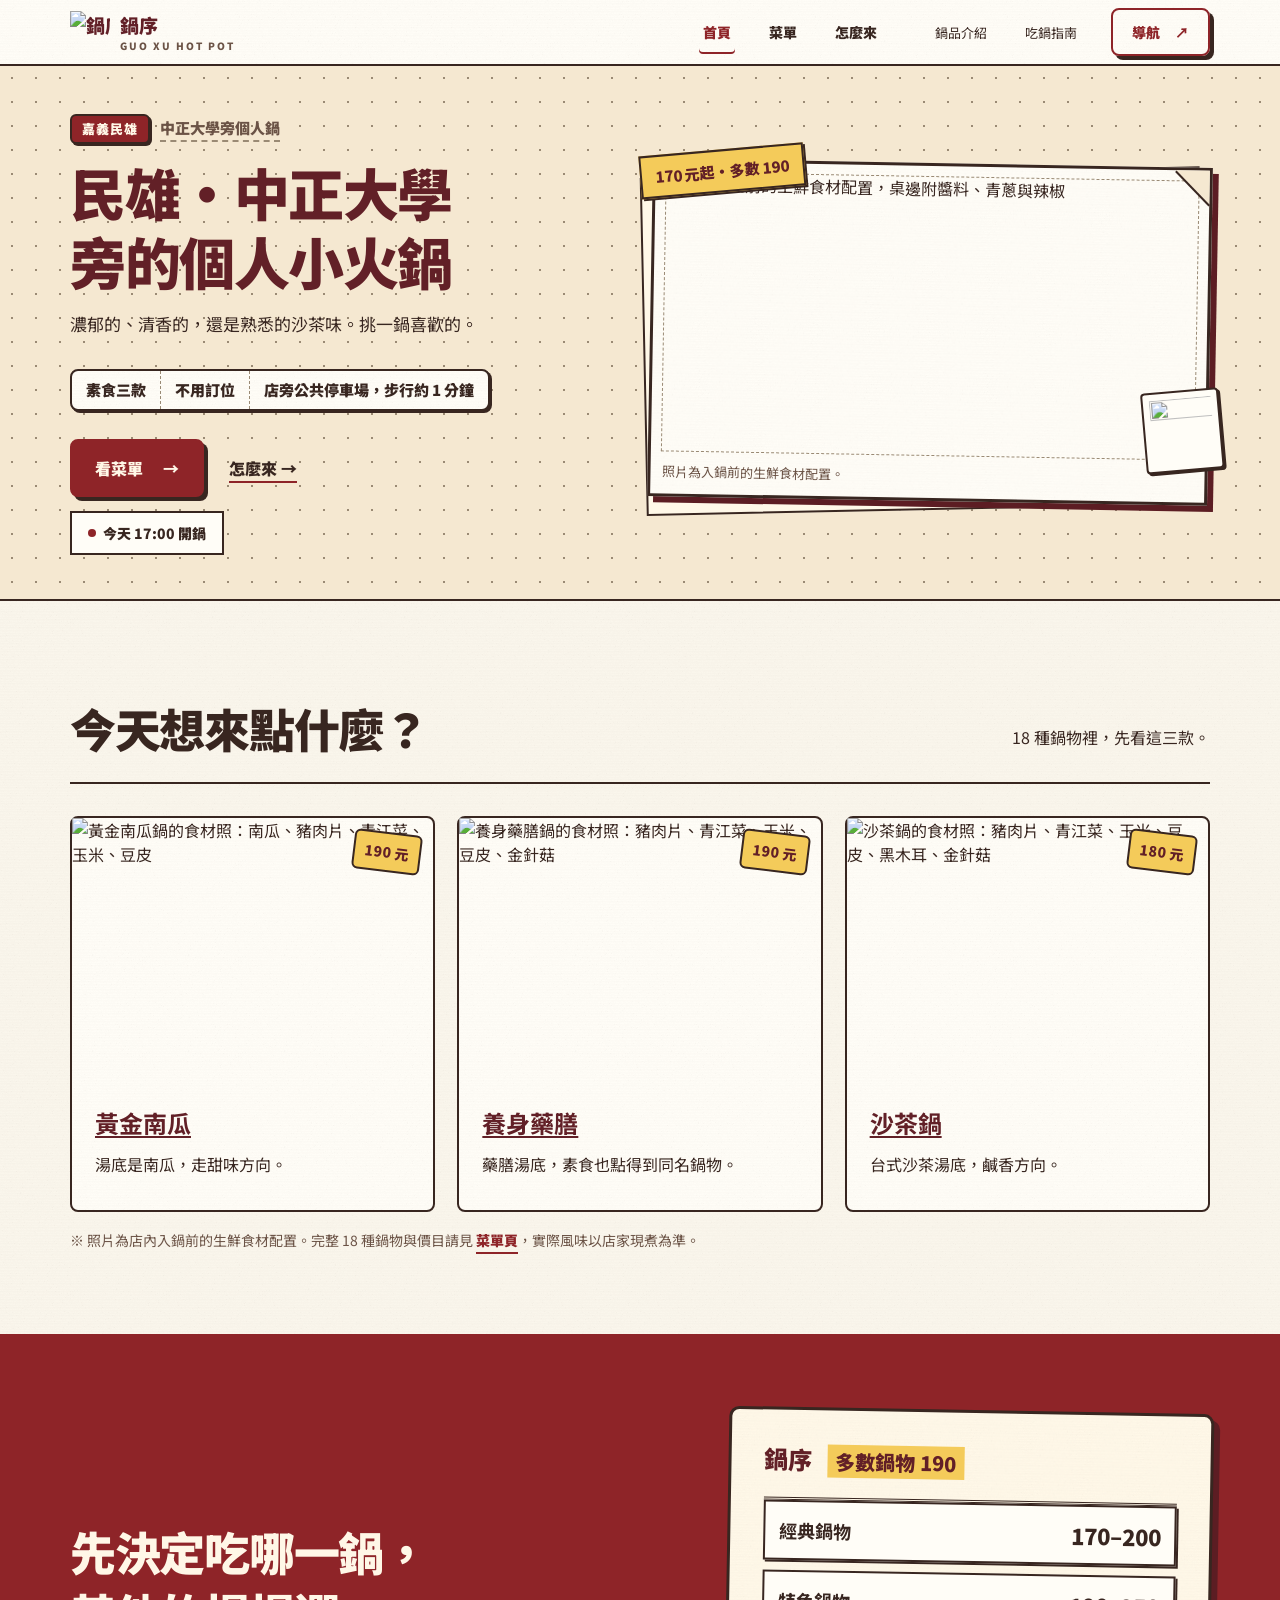
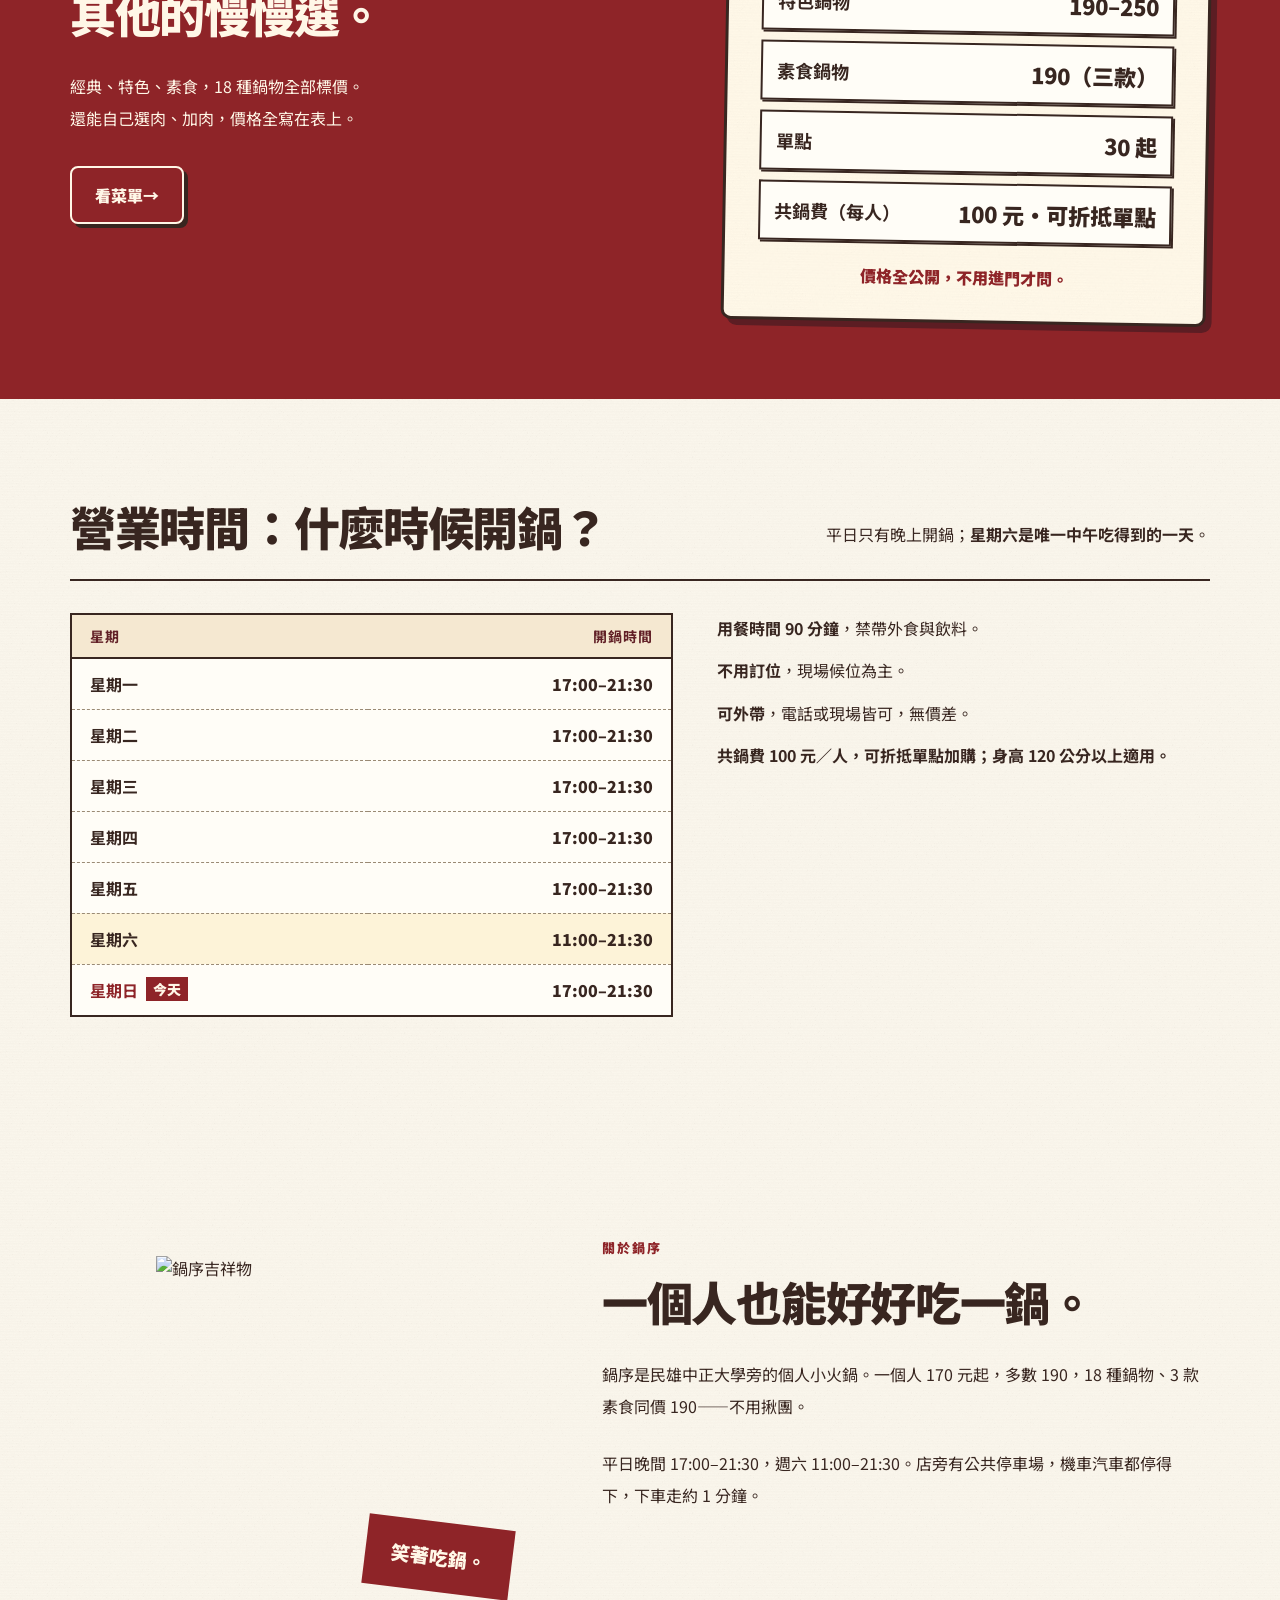
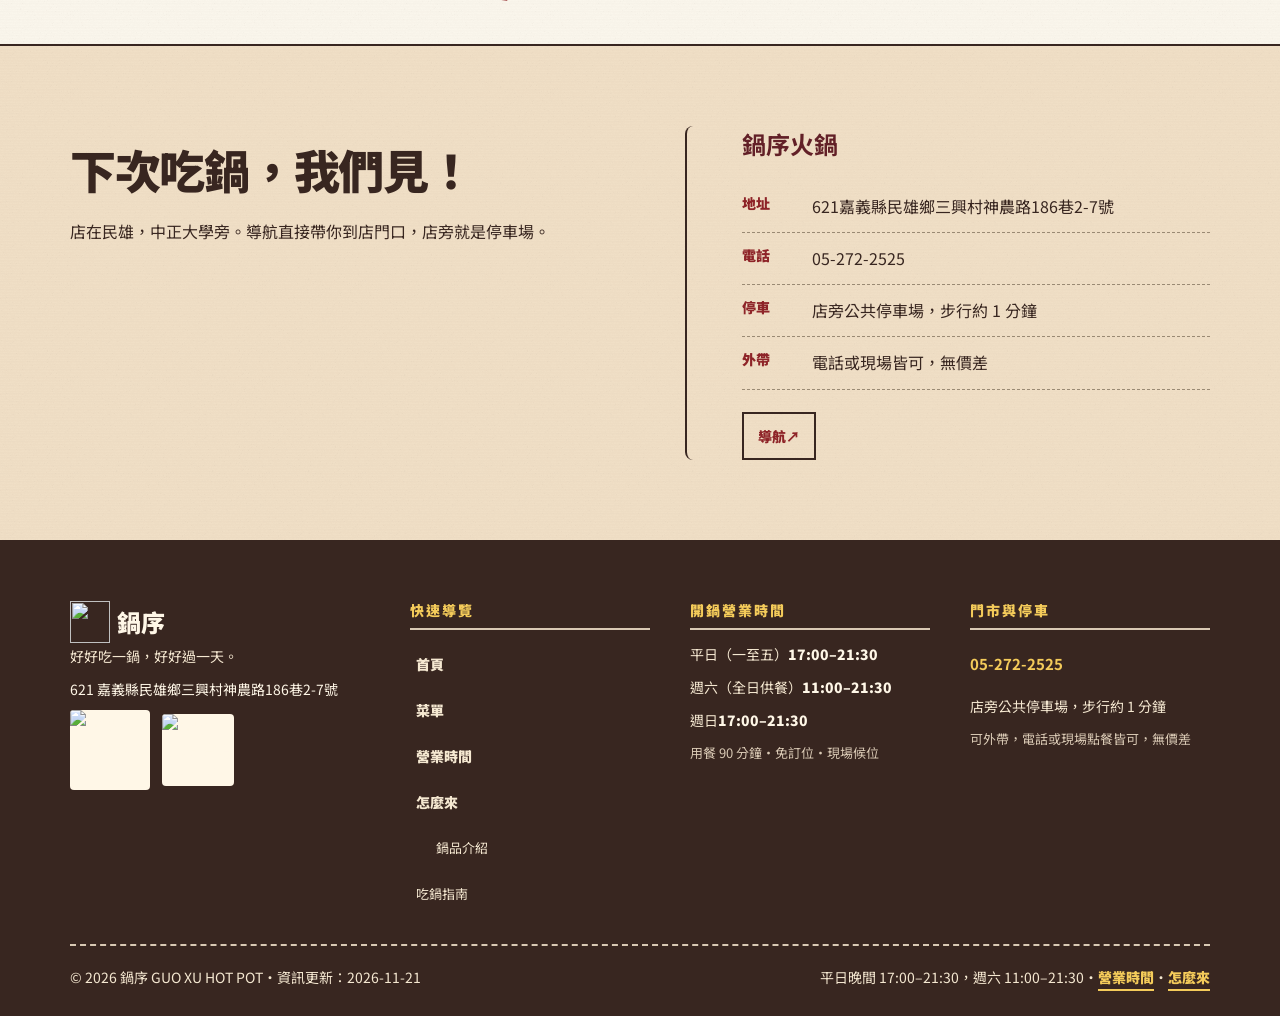
==== index.html @ 0c8fbb21 "style: 全站改為紙板新粗野主義視覺語言（_1 參考版） - .hero 改為淺黃砂底＋細密點紋（radial-gradient，24x24px） - 五頁頁尾改為深色四欄 footer--dee" ====
<!doctype html>
<html lang="zh-Hant">
<head>
<meta charset="utf-8">
<meta name="viewport" content="width=device-width,initial-scale=1">
<meta name="theme-color" content="#8e2428">
<script>document.documentElement.classList.add('js')</script>
<title>鍋序｜民雄中正大學旁的個人小火鍋，170 元起，多數 190</title>
<meta name="description" content="鍋序是民雄中正大學旁的個人小火鍋，170 元起、多數 190，18 種鍋物、3 款素食同價。店旁有公共停車場，步行約 1 分鐘。">
<link rel="canonical" href="https://2026xenia.github.io/guoxu-hotpot/">
<meta property="og:site_name" content="鍋序 GUO XU HOT POT">
<meta property="og:locale" content="zh_TW">
<meta property="og:type" content="website">
<meta property="og:url" content="https://2026xenia.github.io/guoxu-hotpot/">
<meta property="og:title" content="鍋序｜民雄中正大學旁的個人小火鍋，170 元起，多數 190">
<meta property="og:description" content="一個人 170 元起，多數 190，18 種鍋物、3 款素食同價。店旁就是停車場，下車走約 1 分鐘。">
<meta property="og:image" content="https://2026xenia.github.io/guoxu-hotpot/assets/og-image.jpg">
<meta property="og:image:width" content="1200">
<meta property="og:image:height" content="630">
<meta property="og:image:type" content="image/jpeg">
<meta property="og:image:alt" content="鍋序三鍋的生鮮食材配置照，附醬料、青蔥與辣椒">
<meta name="twitter:card" content="summary_large_image">
<link rel="icon" href="assets/favicon-32.png" sizes="32x32" type="image/png">
<link rel="apple-touch-icon" href="assets/favicon-180.png">
<link rel="preconnect" href="https://fonts.googleapis.com">
<link rel="preconnect" href="https://fonts.gstatic.com" crossorigin>
<link href="https://fonts.googleapis.com/css2?family=Noto+Sans+TC:wght@400;700;900&display=swap" rel="stylesheet">
<link rel="stylesheet" href="styles.css">
<script type="application/ld+json">
{
  "@context": "https://schema.org",
  "@type": "Restaurant",
  "name": "鍋序",
  "alternateName": "GUO XU HOT POT",
  "@id": "https://2026xenia.github.io/guoxu-hotpot/#restaurant",
  "description": "民雄中正大學旁的個人小火鍋，170 元起，多數 190，18 種鍋物、3 款素食。",
  "url": "https://2026xenia.github.io/guoxu-hotpot/",
  "image": { "@type": "ImageObject", "url": "https://2026xenia.github.io/guoxu-hotpot/assets/og-image.jpg", "width": 1200, "height": 630 },
  "logo": "https://2026xenia.github.io/guoxu-hotpot/assets/logo.png",
  "servesCuisine": "火鍋",
  "priceRange": "NT$170–250",
  "currenciesAccepted": "TWD",
  "address": {
    "@type": "PostalAddress",
    "streetAddress": "三興村神農路186巷2-7號",
    "addressLocality": "民雄鄉",
    "addressRegion": "嘉義縣",
    "postalCode": "621",
    "addressCountry": "TW"
  },
  "telephone": "+886-5-272-2525",
  "geo": {
    "@type": "GeoCoordinates",
    "latitude": 23.5572127,
    "longitude": 120.472024
  },
  "areaServed": { "@type": "Place", "name": "嘉義縣民雄鄉" },
  "hasMap": "https://www.google.com/maps?q=23.5572127,120.472024",
  "hasMenu": "https://2026xenia.github.io/guoxu-hotpot/menu.html",
  "menu": "https://2026xenia.github.io/guoxu-hotpot/menu.html",
  "sameAs": ["https://www.instagram.com/hot_pot_03_20/", "https://lin.ee/pNhpsoc"],
  "acceptsReservations": false,
  "dateModified": "2026-11-21",
  "openingHoursSpecification": [
    {
      "@type": "OpeningHoursSpecification",
      "dayOfWeek": ["Monday", "Tuesday", "Wednesday", "Thursday", "Friday", "Sunday"],
      "opens": "17:00",
      "closes": "21:30"
    },
    {
      "@type": "OpeningHoursSpecification",
      "dayOfWeek": "Saturday",
      "opens": "11:00",
      "closes": "21:30"
    }
  ]
}
</script>
<script type="application/ld+json">
{
  "@context": "https://schema.org",
  "@type": "WebSite",
  "name": "鍋序 GUO XU HOT POT",
  "alternateName": "鍋序",
  "url": "https://2026xenia.github.io/guoxu-hotpot/"
}
</script>
</head>
<body>
<a class="skip" href="#main">跳至主要內容</a>

<header class="header"><div class="container navwrap">
<a href="./" class="logo" aria-label="鍋序首頁"><img src="assets/mascot-hero-74.png" srcset="assets/mascot-hero-74.png 74w, assets/mascot-hero-148.png 148w" sizes="(max-width:680px) 44px, 40px" width="40" height="42" alt="鍋序笑臉鍋吉祥物"><span>鍋序<small>GUO XU HOT POT</small></span></a>
<nav id="nav" aria-label="網站選單">
<a href="./" aria-current="page">首頁</a>
<a href="menu.html">菜單</a>
<a href="visit.html">怎麼來</a>
<a href="pot.html" class="nav-sub">鍋品介紹</a>
<a href="guide.html" class="nav-sub">吃鍋指南</a>
</nav>
<a class="header-cta" href="https://www.google.com/maps/dir/?api=1&amp;destination=23.5572127,120.472024" target="_blank" rel="noopener">導航 <span aria-hidden="true">↗</span><span class="sr-only">（另開新視窗）</span></a>
<button class="hamburger" id="toggle" type="button" aria-label="展開選單" aria-expanded="false" aria-controls="nav"><span aria-hidden="true">☰</span></button>
</div></header>

<main id="main" tabindex="-1">

<!-- 臨時公告（預設隱藏）：只有改時間或臨時公休時才加下面一列，平常整段不放。
  <aside class="notice-bar" role="status">
    <svg class="notice-bar__icon" viewBox="0 0 20 20" fill="none" aria-hidden="true" focusable="false"><path d="M10 3.2 17.6 16.4H2.4z" stroke="currentColor" stroke-width="1.6" stroke-linejoin="round"/><path d="M10 8v3.6M10 13.9h.01" stroke="currentColor" stroke-width="1.8" stroke-linecap="round"/></svg>
    <p><strong>臨時公休公告。</strong>（改成實際公告文字，換行也不會對不齊圖示。）</p>
  </aside>
-->

<section class="hero">
  <div class="container hero-content">
    <div class="hero-left">
      <p class="hero-tag-lead"><span class="hero-subbadge">嘉義民雄</span><span class="hero-subtext">中正大學旁個人鍋</span></p>
      <h1>民雄・中正大學旁的個人小火鍋</h1>
      <p>濃郁的、清香的，還是熟悉的沙茶味。挑一鍋喜歡的。</p>
      <ul class="hero-facts">
        <li>素食三款</li>
        <li>不用訂位</li>
        <li>店旁公共停車場，步行約 1 分鐘</li>
      </ul>
      <div class="hero-links">
        <a class="main-btn" href="menu.html">看菜單 <span aria-hidden="true">→</span></a>
        <a class="text-link" href="visit.html">怎麼來 →</a>
      </div>
      <a class="open-now open-now--head open-now--hero" href="#hours"><span class="dot" aria-hidden="true"></span><span class="open-now-text" role="status" aria-atomic="true">平日晚間 17:00–21:30，週六 11:00–21:30</span><span class="sr-only">，看完整營業時間</span></a>
    </div>
    <div class="hero-media">
    <figure class="hero-photo">
      <picture>
        <img src="assets/og-image.jpg" width="1200" height="630" alt="三鍋入鍋前的生鮮食材配置，桌邊附醬料、青蔥與辣椒" fetchpriority="high" decoding="async">
      </picture>
      <span class="hero-photo__price">170 元起・多數 190</span>
      <img class="hero-photo__mascot" src="assets/mascot-hero-148.png" srcset="assets/mascot-hero-74.png 74w, assets/mascot-hero-148.png 148w" sizes="78px" width="74" height="77" alt="" loading="lazy" decoding="async">
      <figcaption>照片為入鍋前的生鮮食材配置。</figcaption>
    </figure>
    </div>
  </div>
</section>

<section id="pots" class="section pots">
  <div class="container">
    <div class="section-top">
      <div><h2>今天想來點什麼？</h2></div>
      <p>18 種鍋物裡，先看這三款。</p>
    </div>
    <div class="pot-grid">
      <article class="pot-item">
        <div class="pot-picture pot-picture--photo"><picture><source srcset="assets/pot-golden-pumpkin-800.webp 800w, assets/pot-golden-pumpkin-400.webp 400w" type="image/webp" sizes="(max-width:680px) calc(100vw - 44px), 360px"><img src="assets/pot-golden-pumpkin-800.jpg" srcset="assets/pot-golden-pumpkin-800.jpg 800w, assets/pot-golden-pumpkin-400.jpg 400w" alt="黃金南瓜鍋的食材照：南瓜、豬肉片、青江菜、玉米、豆皮" width="800" height="585" loading="lazy" sizes="(max-width:680px) calc(100vw - 44px), 360px" decoding="async"></picture><span class="circle-label">190 元</span></div>
        <div class="pot-text"><h3><a href="pot.html#pot-golden-pumpkin">黃金南瓜</a></h3><p>湯底是南瓜，走甜味方向。</p></div>
      </article>
      <article class="pot-item">
        <div class="pot-picture pot-picture--photo"><picture><source srcset="assets/pot-herbal-health-800.webp 800w, assets/pot-herbal-health-400.webp 400w" type="image/webp" sizes="(max-width:680px) calc(100vw - 44px), 360px"><img src="assets/pot-herbal-health-800.jpg" srcset="assets/pot-herbal-health-800.jpg 800w, assets/pot-herbal-health-400.jpg 400w" alt="養身藥膳鍋的食材照：豬肉片、青江菜、玉米、豆皮、金針菇" width="800" height="585" loading="lazy" sizes="(max-width:680px) calc(100vw - 44px), 360px" decoding="async"></picture><span class="circle-label">190 元</span></div>
        <div class="pot-text"><h3><a href="pot.html#pot-herbal-health">養身藥膳</a></h3><p>藥膳湯底，素食也點得到同名鍋物。</p></div>
      </article>
      <article class="pot-item">
        <div class="pot-picture pot-picture--photo"><picture><source srcset="assets/pot-satay-800.webp 800w, assets/pot-satay-400.webp 400w" type="image/webp" sizes="(max-width:680px) calc(100vw - 44px), 360px"><img src="assets/pot-satay-800.jpg" srcset="assets/pot-satay-800.jpg 800w, assets/pot-satay-400.jpg 400w" alt="沙茶鍋的食材照：豬肉片、青江菜、玉米、豆皮、黑木耳、金針菇" width="800" height="585" loading="lazy" sizes="(max-width:680px) calc(100vw - 44px), 360px" decoding="async"></picture><span class="circle-label">180 元</span></div>
        <div class="pot-text"><h3><a href="pot.html#pot-satay">沙茶鍋</a></h3><p>台式沙茶湯底，鹹香方向。</p></div>
      </article>
    </div>
    <p class="photo-note">※ 照片為店內入鍋前的生鮮食材配置。完整 18 種鍋物與價目請見 <a class="ink-link" href="menu.html">菜單頁</a>，實際風味以店家現煮為準。</p>
  </div>
</section>

<section id="menu" class="menu-section">
  <div class="container menu-layout">
    <div class="menu-heading">
      <h2>先決定吃哪一鍋，其他的慢慢選。</h2>
      <p>經典、特色、素食，18 種鍋物全部標價。<br>還能自己選肉、加肉，價格全寫在表上。</p>
      <a class="outline-btn" href="menu.html">看菜單 <span aria-hidden="true">→</span></a>
    </div>
    <div class="menu-board">
      <div class="board-title"><b>鍋序</b><span>多數鍋物 190</span></div>
      <a class="board-row" href="menu.html#classic"><span>經典鍋物</span><span>170–200</span></a>
      <a class="board-row" href="menu.html#featured"><span>特色鍋物</span><span>190–250</span></a>
      <a class="board-row" href="menu.html#veg"><span>素食鍋物</span><span>190（三款）</span></a>
      <a class="board-row" href="menu.html#sides"><span>單點</span><span>30 起</span></a>
      <a class="board-row" href="menu.html#sides"><span>共鍋費（每人）</span><span>100 元・可折抵單點</span></a>
      <div class="board-foot">價格全公開，不用進門才問。</div>
    </div>
  </div>
</section>

<section id="hours" class="section hours-section">
  <div class="container">
    <div class="section-top">
      <div><h2>營業時間：什麼時候開鍋？</h2></div>
      <p>平日只有晚上開鍋；<strong>星期六是唯一中午吃得到的一天</strong>。</p>
    </div>
    <div class="hours-wrap">
      <table class="hours-table">
        <caption class="sr-only">鍋序營業時間</caption>
        <thead><tr><th scope="col">星期</th><th scope="col">開鍋時間</th></tr></thead>
        <tbody>
          <tr data-day="1"><th scope="row">星期一</th><td>17:00–21:30</td></tr>
          <tr data-day="2"><th scope="row">星期二</th><td>17:00–21:30</td></tr>
          <tr data-day="3"><th scope="row">星期三</th><td>17:00–21:30</td></tr>
          <tr data-day="4"><th scope="row">星期四</th><td>17:00–21:30</td></tr>
          <tr data-day="5"><th scope="row">星期五</th><td>17:00–21:30</td></tr>
          <tr data-day="6" class="is-sat"><th scope="row">星期六</th><td>11:00–21:30</td></tr>
          <tr data-day="0"><th scope="row">星期日</th><td>17:00–21:30</td></tr>
        </tbody>
      </table>
      <div class="hours-note">
        <p><strong>用餐時間 90 分鐘</strong>，禁帶外食與飲料。</p>
        <p><strong>不用訂位</strong>，現場候位為主。</p>
        <p><strong>可外帶</strong>，電話或現場皆可，無價差。</p>
        <p><strong>共鍋費 100 元／人，可折抵單點加購；身高 120 公分以上適用。</strong></p>
      </div>
    </div>
  </div>
</section>

<section id="about" class="section about">
  <div class="container about-layout">
    <div class="about-image">
      <picture>
        <source srcset="assets/mascot-transparent.webp" type="image/webp">
        <img src="assets/mascot-transparent.png" width="377" height="391" alt="鍋序吉祥物" loading="lazy" decoding="async">
      </picture>
      <div class="handwriting">笑著吃鍋。</div>
    </div>
    <div class="about-copy">
      <span class="small-label">關於鍋序</span>
      <h2>一個人也能好好吃一鍋。</h2>
      <p>鍋序是民雄中正大學旁的個人小火鍋。一個人 170 元起，多數 190，18 種鍋物、3 款素食同價 190——不用揪團。</p>
      <p>平日晚間 17:00–21:30，週六 11:00–21:30。店旁有公共停車場，機車汽車都停得下，下車走約 1 分鐘。</p>
    </div>
  </div>
</section>

<section id="contact" class="contact">
  <div class="container contact-layout">
    <div>
      <h2>下次吃鍋，我們見！</h2>
      <p>店在民雄，中正大學旁。導航直接帶你到店門口，店旁就是停車場。</p>
    </div>
    <div class="contact-right">
      <h3>鍋序火鍋</h3>
      <dl class="info-rows">
        <div><dt>地址</dt><dd>621嘉義縣民雄鄉三興村神農路186巷2-7號</dd></div>
        <div><dt>電話</dt><dd>05-272-2525</dd></div>
        <div><dt>停車</dt><dd>店旁公共停車場，步行約 1 分鐘</dd></div>
        <div><dt>外帶</dt><dd>電話或現場皆可，無價差</dd></div>
      </dl>
      <div class="contact-chips">
        <a href="https://www.google.com/maps?q=23.5572127,120.472024" target="_blank" rel="noopener">導航 <span aria-hidden="true">↗</span><span class="sr-only">（另開新視窗）</span></a>
      </div>
    </div>
  </div>
</section>

</main>

<footer class="footer--deep"><div class="container">
  <div class="footer-grid">
    <div class="footer-col footer-brand">
      <a href="./" class="footer-logo"><img src="assets/mascot-hero-74.png" srcset="assets/mascot-hero-74.png 74w, assets/mascot-hero-148.png 148w" sizes="40px" width="40" height="42" alt="" loading="lazy">鍋序</a>
      <p class="footer-tagline">好好吃一鍋，好好過一天。</p>
      <p class="footer-address">621 嘉義縣民雄鄉三興村神農路186巷2-7號</p>
      <span class="footer-social"><a class="ig-qr" href="https://www.instagram.com/hot_pot_03_20/" target="_blank" rel="noopener" aria-label="掃描或點擊前往鍋序火鍋 Instagram（@hot_pot_03_20，另開新視窗）"><img src="assets/ig-qr.png" alt="鍋序火鍋 Instagram QR code（@hot_pot_03_20）" width="400" height="400" loading="lazy" decoding="async"></a><a class="ig-qr line-qr" href="https://lin.ee/pNhpsoc" target="_blank" rel="noopener" aria-label="掃描或點擊加入鍋序 LINE 好友（另開新視窗）"><img src="assets/line-qr.png" alt="鍋序 LINE 官方 QR code" width="360" height="360" loading="lazy" decoding="async"></a></span>
    </div>
    <nav class="footer-col" aria-label="頁尾導覽">
      <h2 class="footer-heading">快速導覽</h2>
      <div class="footer-nav"><a href="./">首頁</a><a href="menu.html">菜單</a><a href="index.html#hours">營業時間</a><a href="visit.html">怎麼來</a><a href="pot.html" class="nav-sub">鍋品介紹</a><a href="guide.html" class="nav-sub">吃鍋指南</a></div>
    </nav>
    <div class="footer-col">
      <h2 class="footer-heading">開鍋營業時間</h2>
      <p>平日（一至五）<strong>17:00–21:30</strong></p>
      <p>週六（全日供餐）<strong>11:00–21:30</strong></p>
      <p>週日<strong>17:00–21:30</strong></p>
      <p class="footer-muted">用餐 90 分鐘・免訂位・現場候位</p>
    </div>
    <div class="footer-col">
      <h2 class="footer-heading">門市與停車</h2>
      <p class="footer-phone">05-272-2525</p>
      <p>店旁公共停車場，步行約 1 分鐘</p>
      <p class="footer-muted">可外帶，電話或現場點餐皆可，無價差</p>
    </div>
  </div>
  <div class="footer-bottom">
    <p class="footer-note">© 2026 鍋序 GUO XU HOT POT・資訊更新：2026-11-21</p>
    <p class="footer-note">平日晚間 17:00–21:30，週六 11:00–21:30・<a class="ink-link" href="index.html#hours">營業時間</a>・<a class="ink-link" href="visit.html">怎麼來</a></p>
  </div>
</div></footer>

<script src="script.js"></script>

</body>
</html>
---- styles.css ----
:root{--red:#8e2428;--deep:#622027;--ink:#382620;--cream:#faf6ec;--line:#d9c9b4;--yellow:#f4cb5a;--paper:#fffdf7;--sand:#f5e8d1;--highlight:#fdf3d8;--board:#fff8e8;--contact:#f0dfc6;--dash:#9a8a74;--note:#6b5346;--green:#3f7f52;--dot-idle:#6b5346;--on-red:#fff7e7;--brown-deep:#5c1d23;--arc:#eed2b0;--map-canvas:#2f2019;--map-canvas-dot:#3b2a21;--map-wood:#8a5a3a;--map-wood-hi:#9c6a45;--map-wood-lo:#7a4e32;--map-outline:#3b2418;--map-screw:#d7b46a;--map-brass:#c9a25a;--map-brass-hi:#f0d58f;--map-brass-lo:#b0832f;--map-paper:#e9dcc0;--map-sign:#2e5d8a;--map-tag:#fbf2dc;--map-tag-ink:#3a2410;--map-tag-edge:#e6c27a;--map-pin:#e8562f;--map-pin-hi:#ff8a5c;--map-pin-lo:#b83a22;--map-pin-edge:#4a1a1f;--map-pin-face:#fff3d6;--map-pin-shadow:#2b1d1a;--map-ring:#ffd36b;--map-arrow:#d9453a;--map-white:#fff;--map-plaque-ink:#f6ecd4;--map-plaque-sub:#e6d6ba}*{box-sizing:border-box}html{scroll-behavior:smooth}body{margin:0;background:var(--cream);color:var(--ink);font-family:'Noto Sans TC',sans-serif}a{color:inherit;text-decoration:none}button{font:inherit}img{max-width:100%;display:block}.container{width:min(1140px,calc(100% - 44px));margin:auto}.header{height:94px;background:var(--paper);border-bottom:2px solid var(--ink);position:sticky;top:0;z-index:20}.navwrap{height:100%;display:flex;align-items:center;gap:35px}.logo{display:flex;align-items:center;gap:8px;white-space:nowrap;font-size:30px;font-weight:900;color:var(--deep)}.logo img{height:74px;width:74px;object-fit:contain}.logo small{display:block;letter-spacing:1.5px;font-size:14px;color:var(--ink)}.header nav{display:flex;gap:26px;margin-left:auto}.header nav a{font-size:14px;font-weight:700;display:inline-flex;align-items:center;min-height:44px}.header nav a:hover{color:var(--red)}.header-cta{border:2px solid var(--red);color:var(--red);font-size:14px;font-weight:900;padding:12px 19px;border-radius:4px;white-space:nowrap}.header-cta span{margin-left:12px}.hamburger{width:44px;height:44px;display:none;align-items:center;justify-content:center;border:0;background:none;font-size:27px;color:var(--red)}.hero{overflow:hidden;background:var(--sand)}.hero-content{display:grid;grid-template-columns:1fr .9fr;min-height:470px}.hero-left{display:flex;flex-direction:column;justify-content:center;padding:40px 0 32px}
.hero h1{font-size:clamp(32px,4.8vw,56px);line-height:1.22;letter-spacing:-1.5px;margin:0 0 22px;color:var(--deep);font-weight:900}.hero h1 em{font-style:normal}.hero p{font-size:17px;line-height:2;margin:0}.hero-links{display:flex;align-items:center;gap:25px;margin-top:26px}.main-btn{background:var(--red);color:var(--on-red);padding:15px 23px;font-weight:900;border:2px solid var(--red);border-radius:4px;display:inline-flex;align-items:center;min-height:44px}.main-btn span{margin-left:20px}.text-link{font-weight:900;display:inline-flex;align-items:center;min-height:44px;text-decoration:underline;text-decoration-thickness:2px;text-underline-offset:6px;text-decoration-color:var(--red)}/* 內文靠左、裝飾置中：主內文一律靠左可讀；hero 吉祥物屬裝飾視覺，僅此置中，不改版面 */
.hero-right{position:relative;display:flex;align-items:center;justify-content:center}.hero-right .mascot{position:relative}.section{padding:102px 0}.small-label{color:var(--red);font-size:13px;font-weight:900;letter-spacing:2px;line-height:1.4}.section-top{display:flex;justify-content:space-between;align-items:end;border-bottom:2px solid var(--ink);margin-bottom:32px;padding-bottom:22px;gap:20px}.section-top h2,.about h2,.menu-section h2,.contact h2{font-size:clamp(30px,3.6vw,48px);font-weight:900;letter-spacing:-1.3px;line-height:1.35;margin:12px 0 0}.section-top p{font-size:16px;line-height:1.8;margin:0 0 8px}.pot-grid{display:grid;grid-template-columns:repeat(3,1fr);gap:22px}.pot-item{border:2px solid var(--ink);background:var(--paper);position:relative}.pot-picture{height:245px;position:relative;display:flex;align-items:center;justify-content:center;overflow:hidden}.circle-label{position:absolute;z-index:2;right:12px;top:14px;background:var(--paper);border:2px solid var(--ink);padding:8px 10px;font-size:14px;font-weight:900;transform:rotate(7deg)}.pot-text{padding:24px 23px 30px;min-height:195px}.pot-text h3{margin:0 0 10px;font-size:24px;line-height:1.4;color:var(--deep)}.pot-text p{margin:0;line-height:1.9;font-size:16px}.photo-note{margin:18px 0 0}.menu-section{background:var(--red);color:var(--on-red);padding:92px 0}.menu-section .small-label{color:var(--yellow)}.menu-layout{display:grid;grid-template-columns:1fr .86fr;gap:90px;align-items:center}.menu-heading p{font-size:16px;line-height:2;margin:26px 0 32px}.outline-btn{border:2px solid currentColor;padding:15px 23px;display:inline-flex;align-items:center;min-height:44px;font-weight:900}.menu-board{background:var(--board);color:var(--ink);border:3px solid var(--ink);padding:31px 33px;box-shadow:6px 6px 0 var(--brown-deep);transform:rotate(1deg)}.board-title{display:flex;align-items:baseline;gap:15px;border-bottom:3px double var(--ink);padding-bottom:20px;color:var(--deep)}.board-title b{font-size:39px;font-weight:900}.board-title span{font-size:17px;font-weight:900}.board-row{display:flex;justify-content:space-between;gap:20px;align-items:center;border-bottom:1px dashed var(--dash);padding:18px 0}.board-row span:first-child{font-size:22px;font-weight:900}.board-row span:last-child{font-size:14px}/* 內文靠左、裝飾置中：board-foot 是價目牌底部收尾字屬裝飾，置中保留；表內價目列照舊靠左 */
.board-foot{text-align:center;color:var(--red);font-weight:900;margin-top:22px}.about-layout{display:grid;grid-template-columns:.8fr 1.1fr;gap:90px;align-items:center}.about-image{background:transparent;border:0;min-height:375px;display:grid;place-items:center;position:relative}.about-image img{width:270px;height:auto}.handwriting{position:absolute;right:0;bottom:-32px;background:var(--red);color:var(--on-red);padding:20px 26px;font-size:19px;font-weight:900;line-height:1.6;transform:rotate(7deg);max-width:calc(100% - 12px);white-space:normal}.about-copy p{max-width:600px;font-size:16px;line-height:2;margin:25px 0 0}.contact{background:var(--contact);padding:80px 0;border-top:2px solid var(--ink);border-bottom:2px solid var(--ink)}.contact-layout{display:grid;grid-template-columns:1fr 1fr;gap:90px}.contact p{line-height:1.95}.contact-right{border-left:2px solid var(--ink);padding-left:55px}.contact-right h3{font-size:24px;color:var(--deep);margin:0}.contact-chips{display:flex;flex-wrap:wrap;gap:8px;margin-top:22px}.contact-chips>span{padding:12px 14px;border:2px solid var(--ink);font-size:14px;font-weight:900;color:var(--red)}.contact-right small{display:block;margin-top:16px;color:var(--note);font-size:14px}footer{background:var(--paper);padding:23px 0}.footer-inner{display:flex;justify-content:space-between;align-items:center;font-size:14px;gap:16px}.footer-logo{display:flex;align-items:center;font-size:19px;font-weight:900;color:var(--deep);gap:7px}.footer-logo img{width:43px;height:43px;object-fit:contain}

/* V3: character integrated into hero, not a pasted square photograph. */
.hero-right{isolation:isolate}
.hero-arc{position:absolute;inset:9% -8% 10% 4%;border-radius:52% 48% 46% 54%;background:var(--arc);transform:rotate(-9deg);z-index:-2}
/* 2026-11-18 登記：此為死規則，全站 HTML 已無 .hero-right 元素；.hero-right .mascot 為全檔唯一 drop-shadow，僅存史錄，勿引用、勿以此為例 */
.hero-right .mascot{width:min(430px,89%);height:auto;filter:drop-shadow(10px 12px 0 color-mix(in srgb,var(--deep) 14%,transparent));transform:rotate(-4deg);object-fit:contain}

/* ============================================================
   2026-11-03 追加：SEO 層（三頁、價目、營業時間）
   沿用既有 --red / --deep / --ink / --cream 與紙感邊框
   ============================================================ */

.sr-only{position:absolute;width:1px;height:1px;padding:0;margin:-1px;overflow:hidden;clip:rect(0,0,0,0);white-space:nowrap;border:0}
.skip{position:absolute;left:0;top:-60px;z-index:99;background:var(--deep);color:var(--on-red);padding:12px 18px;font-weight:900;transition:top .15s}
.skip:focus{top:0}
.skip:focus-visible{outline-color:var(--on-red);outline-offset:-5px}

.ink-link{color:var(--red);font-weight:900;border-bottom:2px solid var(--red)}

/* 首屏：事實貼紙（門口價目牌；價格用芥末黃，其餘紙白） */
.hero-facts{list-style:none;display:flex;flex-wrap:wrap;gap:9px;margin:22px 0 0;padding:0}
.hero-facts li{background:var(--paper);border:2px solid var(--ink);box-shadow:2px 2px 0 var(--ink);border-radius:4px;padding:7px 12px;font-size:16px;line-height:1.5;font-weight:900;color:var(--ink)}
.hero-facts li.hero-price{background:var(--yellow);color:var(--deep);font-weight:900;font-size:16px;font-variant-numeric:tabular-nums;transform:rotate(-1deg)}

/* 價目牌：可點的列 */
a.board-row{transition:background .15s}
a.board-row:hover,a.board-row:focus-visible{background:var(--highlight)}

/* 營業狀態 */
.open-now{display:inline-flex;align-items:center;gap:9px;border:2px solid var(--ink);background:var(--paper);padding:9px 16px;margin:0 0 22px;font-size:14px;font-weight:900}
.dot{width:10px;height:10px;border-radius:50%;background:var(--dot-idle);display:inline-block;flex:0 0 auto}
.open-now.is-open .dot{background:var(--green)}
/* 首屏不重複營業時間：動態狀態只在 header .open-now--head，完整逐日表在下方 */
::selection{background:var(--yellow);color:var(--deep)}

/* 營業時間表 */
.hours-wrap{display:grid;grid-template-columns:1.1fr .9fr;gap:44px;align-items:start}
.hours-table{width:100%;border-collapse:collapse;border:2px solid var(--ink);background:var(--paper)}
.hours-table thead th{background:var(--sand);color:var(--deep);font-size:14px;letter-spacing:1px;text-align:left;padding:11px 18px;border-bottom:2px solid var(--ink)}
.hours-table tbody th,.hours-table tbody td{padding:13px 18px;border-bottom:1px dashed var(--dash);font-size:16px}
.hours-table tbody tr:last-child th,.hours-table tbody tr:last-child td{border-bottom:0}
.hours-table tbody th{text-align:left;font-weight:700;white-space:nowrap}
.hours-table thead th:last-child{text-align:right}
.hours-table tbody td{text-align:right;font-weight:900;font-variant-numeric:tabular-nums;white-space:nowrap}
.hours-table tr.is-sat{background:var(--highlight)}
.hours-table tr.is-today th{color:var(--red)}
.hours-table tr.is-today .today-chip{margin-left:8px;padding:2px 7px;background:var(--red);color:var(--on-red);font-size:14px;font-weight:900;vertical-align:2px}
.hours-note p,.hours-note li{font-size:16px;line-height:1.9;margin:0 0 12px}
ul.hours-note{padding-left:1.2em}
#rules li strong{font-weight:900}
.hours-note p:last-child{margin-bottom:0}

/* 內頁標題（未包在 .section-top 裡的 h2 與 404 的 h1） */
.hours-wrap h2,.section h1{font-size:clamp(30px,3.6vw,48px);font-weight:900;letter-spacing:-1.3px;line-height:1.35;margin:10px 0 16px;color:var(--ink)}

/* 內頁抬頭 */
.page-head{background:var(--red);color:var(--on-red);padding:54px 0 46px}
.page-head .small-label{color:var(--yellow)}
.page-head h1{font-size:clamp(30px,4.5vw,48px);font-weight:900;letter-spacing:-1.3px;line-height:1.25;margin:10px 0 14px}
.page-head p{margin:0;font-size:16px;line-height:1.9;max-width:660px}
.page-cta{display:flex;flex-wrap:wrap;gap:14px;margin-top:26px}
/* 內頁最後一組 CTA 不在 .section 內時，補足與頁尾的距離 */
main>.container:last-child>.page-cta:last-child{margin-bottom:56px}
.page-head .outline-btn{color:var(--on-red);border-color:var(--on-red)}

/* 菜單頁：價目表 */
.menu-block{padding:62px 0 0}
/* 菜單頁：首區緊接頁首色帶，不留下原試算器位置的空白 */
.menu-page{padding:72px 0 64px}
.menu-page #classic{padding-top:0}
.price-table{width:100%;border-collapse:collapse;border:2px solid var(--ink);background:var(--paper)}
.price-table th,.price-table td{padding:15px 20px;border-bottom:1px dashed var(--dash);text-align:left}
.price-table tbody tr:last-child th,.price-table tbody tr:last-child td{border-bottom:0}
.price-table th{font-size:19px;font-weight:900;color:var(--deep)}
.price-table td.price{text-align:right;font-size:23px;font-weight:900;color:var(--deep);font-variant-numeric:tabular-nums;white-space:nowrap}
.price-table .pot-tag{white-space:nowrap;display:inline-block;margin-left:8px;padding:2px 7px;border:2px solid var(--ink);color:var(--red);font-size:14px;font-weight:900;vertical-align:2px}
.price-table td:nth-child(2):not(.price){text-align:left}
.price-table thead th{background:var(--sand);color:var(--deep);font-size:14px;letter-spacing:1px;text-align:left;padding:11px 20px;border-bottom:2px solid var(--ink)}
.price-table thead th:last-child{text-align:right}
.veg-note{width:100%;background:var(--yellow);border:2px solid var(--ink);padding:18px 22px;margin:0 0 22px;font-weight:700;line-height:1.8}
/* 價目表下方的一行提醒：不加框、不加底色，讀起來是腳註 */
.table-note{width:100%;margin:10px 0 0;font-size:14px;color:var(--ink);line-height:1.6}

/* 交通頁 */
/* 地圖搬到最前面：第一段留白收窄，讓地圖與導航 CTA 一起進手機首屏 */
.section.visit-top{padding:44px 0 0}
.visit-top .small-label{display:block;margin:0}
.map{border:2px solid var(--ink);background:var(--paper);margin-top:26px}
.map iframe{display:block;width:100%;height:420px;border:0}
.info-rows{margin:20px 0 0;padding:0}
.info-rows>div{display:flex;gap:14px;padding:12px 0;border-bottom:1px dashed var(--dash)}
.info-rows dt{flex:0 0 56px;font-size:14px;font-weight:900;color:var(--red)}
.info-rows dd{margin:0;font-size:16px;line-height:1.7}
@media(max-width:680px){
  .section.visit-top{padding:32px 0 0}
}

/* 頁尾 */
.footer-nav{display:flex;gap:18px;font-size:14px;font-weight:700}
.footer-nav a{display:inline-flex;align-items:center;min-height:44px;padding:12px 6px}
.photo-note{font-size:14px;color:var(--note)}
.footer-note{font-size:14px;color:var(--note);line-height:1.6;margin:10px 0 0}
/* visit 最后一節與底部 CTA 之間不要留一整節的空白 */
.section-last{padding-bottom:40px}
.footer-nav a:hover{color:var(--red)}
.contact-chips a{display:inline-flex;align-items:center;min-height:44px;padding:12px 14px;border:2px solid var(--ink);font-size:14px;font-weight:900;color:var(--red)}
.contact-chips a:hover{background:var(--red);color:var(--on-red)}
.contact-chips a span{border:0;padding:0}

/* 觸控區 */
.header nav a{padding:12px 4px}

/* 導覽 5 項後，921–1100px 之間容易把 header 擠爆：先收窄 nav 間距（>1100px 維持 26px） */
@media(max-width:1100px){
  .header nav{gap:18px}
}



.header nav a[aria-current="page"]{color:var(--red);box-shadow:inset 0 -2px 0 var(--red)}
.hours-table tr.is-today td .today-dot{width:10px;height:10px;border-radius:50%;background:var(--green);display:inline-block;margin-left:8px;vertical-align:middle}
a:focus-visible,button:focus-visible{outline:3px solid var(--red);outline-offset:3px}
/* 主按鈕是紅底，紅框看不見：改成內縮的奶油色框 */
.main-btn:focus-visible{outline-color:var(--on-red);outline-offset:-5px}
/* 紅底區塊裡的描邊按鈕同理 */
.menu-section .outline-btn:focus-visible{outline-color:var(--on-red)}

/* 按鈕：新粗野主義的浮起與按壓（硬陰影，不模糊） */
.main-btn,.outline-btn,.header-cta{transition:transform .2s cubic-bezier(.34,1.56,.64,1),box-shadow .2s cubic-bezier(.34,1.56,.64,1)}
.main-btn:hover,.outline-btn:hover,.header-cta:hover,
.main-btn:focus-visible,.outline-btn:focus-visible,.header-cta:focus-visible{transform:translate(-2px,-2px);box-shadow:4px 4px 0 var(--ink)}
.main-btn:active,.outline-btn:active,.header-cta:active{transform:translate(2px,2px);box-shadow:2px 2px 0 var(--ink)}
@media(hover:hover){
  .main-btn:active,.outline-btn:active,.header-cta:active{transform:translate(2px,2px)}
}
@media(prefers-reduced-motion:reduce){html{scroll-behavior:auto}
  .main-btn,.outline-btn,.header-cta{transition:none}
  .main-btn:hover,.outline-btn:hover,.header-cta:hover{transform:none}
  .main-btn:focus-visible,.outline-btn:focus-visible,.header-cta:focus-visible{transform:none}
  .main-btn:active,.outline-btn:active,.header-cta:active{transform:none}
  a.board-row,.skip{transition:none}
}

.text-link{transition:transform .2s cubic-bezier(.34,1.56,.64,1)}
.text-link:hover{transform:translateY(-1px)}
@media(prefers-reduced-motion:reduce){
  .text-link{transition:none}
  .text-link:hover{transform:none}
}

/* 404：頁首沒有 nav，CTA 自己靠右；描邊按鈕改用深紅字，框會跟著 currentColor 變深 */
.navwrap>.header-cta:last-child{margin-left:auto}
.page-404 .outline-btn{color:var(--deep)}

@media(max-width:920px){
  .header{height:auto;min-height:94px}
  .js .header{height:auto;min-height:94px}
  .navwrap{flex-wrap:wrap;gap:8px 12px;padding-top:8px;padding-bottom:8px}
  .header nav{position:static;order:3;flex:1 0 100%;display:flex;flex-wrap:wrap;gap:6px 14px;margin-left:0;padding:10px 0 4px;border-top:1px dashed var(--line)}
  .header nav a{display:inline-flex;align-items:center;min-height:44px;padding:0 2px}
  .js .header nav{display:none;position:absolute;top:100%;left:0;width:100%;background:var(--paper);padding:25px;flex-direction:column;flex:0 0 auto;gap:0;border-top:0;border-bottom:2px solid var(--ink)}
  .js .header nav a{padding:12px 4px}
  .js .header nav.open{display:flex}
  .hamburger{display:none}
  .js .hamburger{display:flex}
  .header-cta{margin-left:auto}
  .hero-content,.menu-layout,.about-layout,.contact-layout{grid-template-columns:1fr;gap:40px}
  .hero h1{font-size:clamp(30px,6vw,48px)}
  .hero-left{padding:24px 0 16px}
  .hero-right{height:auto;padding:0 0 36px}
  .hero-right .mascot{width:300px}
  .hero-arc{inset:6% 10% 7% 10%}
  .pot-grid{gap:12px}
  .pot-picture{height:200px}
  .about-layout{gap:80px}
  .about-image{max-width:550px}
  .contact-right{border:0;padding:0}
  .hours-wrap{grid-template-columns:1fr;gap:28px}
  .footer-nav{order:3;width:100%;margin-top:12px;flex-wrap:wrap}
}

@media(max-width:680px){
  .header{height:auto;min-height:75px}
  .js .header{height:auto;min-height:75px}
  .js .navwrap{flex-wrap:wrap;gap:8px}
  .navwrap{gap:12px}
  .logo{gap:6px}
  .logo small{display:none}
  .logo img{width:48px;height:48px}
  .logo{font-size:22px}
  .js .header nav{top:100%}
  .header-cta{display:inline-flex;align-items:center;font-size:14px;padding:8px 10px;min-height:44px;line-height:1.4}
  .header-cta span{margin-left:6px}
  .hamburger{flex:0 0 44px}
  .hero p{font-size:16px}
  .hero-right{height:auto;padding:6px 0 40px}
  .hero-right .mascot{width:220px}
  .hero-arc{inset:9% 7% 8% 7%}
  .section{padding:70px 0}
  .section-top{display:block}
  .section-top p{margin-top:14px}
  .pot-grid{grid-template-columns:1fr;gap:20px}
  .pot-picture{height:225px}
  .pot-text{min-height:auto}
  .menu-section{padding:70px 0}
  .menu-board{transform:none;padding:23px}
  .about-image{min-height:320px}
  .about-image img{width:220px;height:auto}
  .handwriting{right:0;bottom:-22px}
  .contact-layout{gap:30px}
  .footer-inner{flex-wrap:wrap}
  .page-head{padding:40px 0 34px}
  .menu-page{padding:44px 0 40px}
  .hero-facts{gap:6px}
  .hero-facts li{font-size:16px}
  .menu-block{padding:44px 0 0}
  .price-table{max-width:none}
  .price-table th,.price-table td{padding:13px 14px}
  .price-table thead th{padding-left:14px;padding-right:14px}
  .price-table th{font-size:17px}
  #sides .price-table{table-layout:fixed}
  #sides .price-table th,#sides .price-table td{padding:11px 10px}
  #sides .price-table tr > :nth-child(1){width:34%}
  #sides .price-table tr > :nth-child(2){width:44%}
  #sides .price-table tr > :nth-child(3){width:22%}
  #sides .price-table td:nth-child(2){font-size:14px;line-height:1.5}
  .map iframe{height:300px}
  .hours-table thead th{padding:10px 10px;font-size:14px}
  .hours-table tbody th,.hours-table tbody td{padding:10px 10px;font-size:16px}
}

/* ============================================================
   方案 A 保守微調：菜單可掃性、交通頁卡片化、hero 比例
   僅用既有色票與紙感邊框；按鈕無靜態陰影的規則不變
   ============================================================ */

/* 菜單：分類徽章（只用頁面已有事實文字） */
.menu-badge{display:inline-flex;align-items:center;background:var(--yellow);border:2px solid var(--ink);box-shadow:2px 2px 0 var(--ink);color:var(--deep);font-size:14px;font-weight:900;letter-spacing:.5px;line-height:1.4;padding:3px 10px;transform:rotate(-1deg);vertical-align:middle;white-space:nowrap}
.menu-badge--sm{font-size:11px;padding:1px 7px;box-shadow:2px 2px 0 var(--ink);margin-left:6px;transform:none}
/* 菜單：分類標題左側色條 + 徽章同行，classic/featured/veg/sides 一致 */
.menu-block .section-top{width:100%;border-left:6px solid var(--red);padding-left:16px}
.menu-block .section-top h2{display:flex;align-items:center;flex-wrap:wrap;gap:8px 12px}

/* 交通頁：卡片化（PARKING / HOURS / LOCATION），地圖沿用同一系統 */
.visit-card{background:var(--paper);border:2px solid var(--ink);box-shadow:6px 6px 0 var(--ink);padding:24px 26px}
.visit-card p{margin:0 0 12px;line-height:1.8}
.visit-card p:last-child{margin-bottom:0}
.visit-card .info-rows{margin-top:0}
.visit-card .hours-wrap{gap:28px}
.map{box-shadow:6px 6px 0 var(--ink)}

/* 焦點：價目列連結有明確外框 （全域 a:focus-visible 已有，本處補內縮避免被列底色蓋住） */
a.board-row:focus-visible{outline:3px solid var(--red);outline-offset:-3px}

@media(max-width:680px){
  .menu-badge{padding:2px 8px}
  .menu-block .section-top{padding-left:12px}
  .price-table td.price{font-size:20px}
  #sides .price-table td.price{font-size:18px}
  .visit-card{padding:18px 16px;box-shadow:4px 4px 0 var(--ink)}
  .map{box-shadow:4px 4px 0 var(--ink)}
}

/* ============================================================
   2026-11-07 版型借用（只借版型、自己重寫，不直接貼原碼）
   已逐頁確認以下 demo 皆為 MIT，可商用：
   - Tabs #03 Brutalist Press → 下方 .menu-shortcut（4px 按壓、反色）
   - Tags #14 Neo-Brutalist Badge + #16 Live Pulsing Status → .open-now
   - Banners #15 Icon Alignment（1lh）+ #16 Left Border Accent → .notice-bar
   - Brutalism #01/#06 → 陰影只留 2 / 4 / 6 三級（徽章 2、按鈕/卡片 4、大面板 6）
   ============================================================ */

/* --- 菜單分類捷徑：純錨點，不切換/隱藏內容，關 JS 照常用 --- */
.menu-shortcut{display:flex;flex-wrap:wrap;gap:10px;margin:0 0 6px}
.menu-shortcut a{flex:1 1 120px;display:flex;align-items:center;justify-content:center;min-height:44px;padding:10px 14px;border:2px solid var(--ink);background:var(--paper);color:var(--deep);font-weight:900;font-size:16px;letter-spacing:1px;text-align:center;box-shadow:4px 4px 0 var(--ink);transition:transform .12s ease,box-shadow .12s ease,background .15s,color .15s}
.menu-shortcut a:hover{background:var(--highlight)}
.menu-shortcut a:active,.menu-shortcut a.is-current{transform:translate(4px,4px);box-shadow:none;background:var(--ink);color:var(--on-red)}
.menu-shortcut a:focus-visible{outline-offset:6px}
@media(max-width:680px){
  .menu-shortcut a{flex-basis:calc(50% - 10px);font-size:14px}
  .menu-shortcut a:focus-visible{outline-offset:4px}
}

/* --- 開鍋狀態徽章：2px 硬陰影（徽章級）＋只動 scale/opacity 的脈動 --- */
.open-now{box-shadow:2px 2px 0 var(--ink);font-variant-numeric:tabular-nums}
.dot{position:relative}
.open-now.is-open .dot::before{content:"";position:absolute;inset:0;border-radius:50%;background:inherit;animation:open-ping 1.6s cubic-bezier(0,0,.2,1) 3}
.open-now.is-closed .dot{background:var(--red)}
@keyframes open-ping{0%{scale:1;opacity:.8}100%{scale:2.6;opacity:0}}
/* 頁首（網站 header）版本：唯一動態來源；桌機白框徽章，手機併入第一行不獨佔一行，漢堡與 CTA 保第一行 */
.open-now--head{display:inline-flex;align-items:center;gap:7px;margin:0;padding:5px 12px;font-size:13px;line-height:1.4;white-space:normal;min-width:0;position:relative}
.open-now--head .dot{width:8px;height:8px}
@media(max-width:920px){.open-now--head{flex:0 1 auto;order:2;margin-left:4px;min-width:0;padding:5px 10px}
.open-now--head .open-now-text{position:absolute;width:1px;height:1px;padding:0;margin:-1px;overflow:hidden;clip:rect(0,0,0,0);white-space:nowrap;border:0}
.open-now--head::after{content:"營業時間"}
.open-now--head[data-mobile]::after{content:attr(data-mobile)}
.header nav{order:5}
.header-cta{order:3}
.hamburger{order:4}}
@media(max-width:680px){.navwrap{gap:8px}}

/* --- 臨時公告列：預設不放 HTML，需要時才加（見各頁 HTML 註解） --- */
.notice-bar{--icon:20px;display:grid;grid-template-columns:auto minmax(0,1fr);gap:10px;align-items:start;background:var(--paper);border:2px solid var(--ink);border-inline-start:6px solid var(--red);box-shadow:4px 4px 0 var(--ink);padding:14px 16px;margin:0 0 20px;margin-inline:auto;max-width:1140px;font-size:16px;line-height:1.7}
.notice-bar p{margin:0;min-width:0;overflow-wrap:anywhere}
.notice-bar__icon{inline-size:var(--icon);block-size:var(--icon);flex:none;color:var(--red);margin-block-start:calc((1.5em - var(--icon)) / 2)}
@supports(margin-block-start:calc((1lh - 1rem) / 2)){
  .notice-bar__icon{margin-block-start:calc((1lh - var(--icon)) / 2)}
}

@media(prefers-reduced-motion:reduce){
  .menu-shortcut a{transition:none}
  .menu-shortcut a:hover{transform:none}
  .menu-shortcut a:active,.menu-shortcut a.is-current{transform:none}
  .open-now.is-open .dot::before{animation:none}
}

/* ============================================================
   2026-11-09 追加：鍋品介紹頁（pot.html）文字卡
   只借既有色票與硬陰影規則；不新增鍋品照片，全部文字卡呈現
   ============================================================ */

/* 每卡：純文字鍋物卡片，沿用紙白＋2px 墨棕邊的既有系統 */
.pot-cards{display:grid;grid-template-columns:repeat(2,1fr);gap:22px}
.pot-card{background:var(--paper);border:2px solid var(--ink);padding:20px 22px 22px}
.pot-card h3{display:flex;align-items:center;flex-wrap:wrap;gap:8px;margin:0 0 10px;font-size:20px;line-height:1.4;font-weight:900;color:var(--deep)}
.pot-card h3 .menu-badge--sm{margin-left:0}
.pot-card p{margin:0;font-size:16px;line-height:1.9}
.pot-card .pot-lede{margin:0}
.pot-price-link{margin:18px 0 0;font-size:16px;line-height:1.8;font-weight:700}

/* 頁首注意事項：亮黃紙提示，僅用既有色票 */
.pot-note{background:var(--highlight);border:2px solid var(--ink);padding:12px 16px;margin:0 0 20px;font-size:16px;line-height:1.8;font-weight:700}

@media(max-width:920px){
  .pot-cards{gap:14px}
}
@media(max-width:680px){
  .pot-cards{grid-template-columns:1fr;gap:16px}
  .pot-card{padding:16px 16px 18px}
  .pot-card h3{font-size:19px}
}

/* 頁首 h1 已併入前綴（P2-1），不再有 small-label，需收緊上距 */
.page-head h1{margin-top:0}

/* 頁尾 5 項在手機自動分兩行（避免一行塞滿） */
@media(max-width:680px){
  .footer-nav{flex-wrap:wrap;gap:2px 8px}
  .footer-nav a{padding:12px 12px}
  .footer-note{word-break:break-word;overflow-wrap:anywhere}
}

/* ============================================================
   2026-11-09 追加：吃鍋指南 guide.html（導讀版位與 <details> FAQ）
   沿用既有色票與三級硬陰影；無 JS 時 details 預設展開的讀法照舊
   ============================================================ */

/* 導讀：吉祥物＋文字的雙欄，手機收單欄 */
.guide-lead{display:flex;align-items:center;gap:44px;flex-wrap:wrap}
.guide-lead img{flex:0 0 auto;width:170px;height:auto;transform:rotate(-4deg)}
.guide-lead>div{flex:1 1 320px;min-width:min(100%,280px)}
.guide-lead h2{font-size:24px;font-weight:900;line-height:1.4;margin:10px 0 14px;color:var(--ink)}
.guide-lead p{margin:0;font-size:17px;line-height:2}

/* 指南頁：捷徑緊接導讀，內文各段之間不再整節留白 */
.section.guide-top{padding:0 0 0}
.section.guide-body{padding:44px 0 0}
.section.guide-top+.section{padding-top:44px}

/* FAQ：<details> 卡片，4px 硬陰影（元件級），展開不加動畫 */
.faq-list{display:grid;gap:14px}
.faq-item{background:var(--paper);border:2px solid var(--ink);border-radius:4px;box-shadow:4px 4px 0 var(--ink)}
.faq-item summary{display:flex;align-items:center;justify-content:space-between;gap:12px;min-height:44px;padding:14px 18px;font-weight:900;font-size:17px;color:var(--deep);cursor:pointer;list-style:none}
.faq-item summary::-webkit-details-marker{display:none}
.faq-item summary::after{content:"+";content:"+" / "";flex:0 0 auto;width:24px;height:24px;display:inline-flex;align-items:center;justify-content:center;border:2px solid var(--ink);border-radius:4px;font-weight:900;font-size:14px;color:var(--deep);transform:translateY(-1px)}
.faq-item[open] summary::after{content:"−";content:"−" / ""}
.faq-item summary:hover{background:var(--highlight)}
.faq-item .faq-body{padding:0 18px 16px}
.faq-item .faq-body p{margin:0;line-height:1.9;font-size:16px}
details.faq-item summary:focus-visible{outline:3px solid var(--red);outline-offset:3px}

@media(max-width:680px){
  .guide-lead{gap:20px}
  .guide-lead img{width:118px}
  .guide-lead p{font-size:16px}
  .faq-item summary{padding:13px 14px;font-size:16px}
  .faq-item .faq-body{padding:0 14px 14px}
  .faq-item{box-shadow:2px 2px 0 var(--ink)}
}

/* ============================================================
   2026-11-12 追加：鍋物照片卡、拼盤格、內文連結觸控區
   ============================================================ */

/* 首頁三鍋照片卡（維持 245px 以內的高度感） */
.pot-picture.pot-picture--photo{display:block;height:auto;padding:0;overflow:hidden}
.pot-picture--photo picture,.pot-picture--photo img{width:100%;height:100%;aspect-ratio:1440/1053;object-fit:cover;display:block}

/* pot.html 鍋物卡照片 */
.pot-photo{margin:0 0 14px;border:2px solid var(--ink);box-shadow:4px 4px 0 var(--ink);background:var(--paper);aspect-ratio:1440/1053;overflow:hidden}
.pot-photo picture,.pot-photo img{width:100%;height:100%;display:block;object-fit:cover}

/* 菜單頁超值海鮮拼盤格 */
.platter-grid{display:grid;grid-template-columns:repeat(4,1fr);gap:12px;margin:2px 0 14px}
.platter-item{margin:0;background:var(--paper);border:2px solid var(--ink);box-shadow:2px 2px 0 var(--ink);padding:8px;display:flex;flex-direction:column;gap:6px}
.platter-item img{width:100%;height:100%;aspect-ratio:1440/1053;object-fit:cover;display:block}
.platter-item figcaption{font-size:14px;line-height:1.7;color:var(--ink)}
.platter-item figcaption b{display:block;font-weight:900;color:var(--deep)}

@media(max-width:920px){.platter-grid{grid-template-columns:repeat(2,1fr)}}
@media(max-width:680px){.platter-grid{grid-template-columns:repeat(2,1fr);gap:10px}}
/* ============ 2026-11-13 修正：內文 inline 連結底部對齊與觸控區 ============
   移除 2026-11-12 的 padding-block:14px——行內元素 padding 不擴行高
   卻撐大 hover 底色，會遮蓋上下行文字；行內連結依 WCAG 2.5.8 inline
   例外不需 44px 觸控目標。保留 3px 水平內距（box-decoration-break:clone），
   跨行時每行片段各自完整呈現、不再孤字落單醜化。 */
.ink-link{padding-inline:3px;margin-inline:-3px;box-decoration-break:clone;-webkit-box-decoration-break:clone}

.footer-logo{min-height:44px}

/* ============================================================
   2026-11-12 起：內文連結底線改用 text-decoration
   border-bottom 畫線離字形太遠。text-decoration 貼著字形畫。
   2026-11-13 修正：觸控區改為水平 3px（box-decoration-break:clone），
   不再用 padding-block 擴垂直觸控。
   ============================================================ */
.ink-link{border-bottom:0;text-decoration:underline;text-decoration-thickness:2px;text-underline-offset:6px;text-decoration-color:var(--red)}

/* 2026-11-13：內文 inline 連結移除 hover 底色（附註性質，不給黃底；區塊連結才保留 hover 亮黃） */
/* ============ 2026-11-13 追加：可及性 ============ */
main:focus-visible{outline:3px solid var(--red);outline-offset:-3px}
.header-cta{min-height:44px}

/* ============ 2026-11-13 追加：內文細節對齊 DESIGN.md ============ */
body{font-weight:400}

/* 2026-11-13 社群連結列（footer 與 visit.html 資訊卡共用）：IG 文字連結（沿用 .ink-link）＋LINE 官方按鈕圖（綠色，唯一外部品牌色例外，見 PRODUCT.md §7） */
.footer-social{display:inline-flex;align-items:center;gap:12px;flex-wrap:wrap}
.footer-social>a{display:inline-flex;align-items:center;min-height:44px}
.footer-social img{display:block;border:0}

/* 2026-11-13 追加二：IG 官方 QR 按鈕（用戶提供之 IG 名片 QR；與 LINE 官方按鈕同屬外部品牌素材例外，見 PRODUCT.md §7） */
.ig-qr{display:inline-flex;align-items:center;justify-content:center;min-width:44px;min-height:44px;text-decoration:none}
.ig-qr img{display:block;width:80px;height:80px}
.ig-qr--lg img{width:144px;height:144px}

/* 2026-11-13 追加三：LINE QR 視覺對齊（點陣較粗，footer 72px／visit 136px）*/
.line-qr img{width:72px;height:72px}
.ig-qr--lg.line-qr img{width:136px;height:136px}
@media(max-width:680px){.footer-social{order:0;width:100%;justify-content:flex-start}}

/* 2026-11-13 追加四：header 高度 token → h1 斷行、404 撐滿視窗、晶片為連結、footer 連結不斷詞 */
html{--header-h:94px}
.nowrap{white-space:nowrap}
.page-head h1{text-wrap:balance}
@media(max-width:680px){.page-head h1{font-size:clamp(27px,7vw,30px)}}
.footer-note a{white-space:nowrap}
a.open-now--head{text-decoration:none;color:inherit;cursor:pointer}
a.open-now--head:hover{background:var(--highlight)}
body.page-404{display:flex;flex-direction:column;min-height:100vh}
body.page-404 main{flex:1 0 auto}

/* 2026-11-13 追加五：404 內容垂直置中（含 flex 撐高後的剩餘空間） */
body.page-404 main{display:flex;flex-direction:column;justify-content:center}

/* ============================================================
   2026-11-13 追加六：懸浮按鈕統一
   範圍＝.menu-shortcut a（menu/pot/guide 捷徑）、.contact-chips a（Google 地圖）、
   a.open-now--head（header 開鍋晶片）。沿用站內 .main-btn 語言：
   hover translate(-2px,-2px)＋陰影加深、active 壓下；open-now 為徽章級用小幅 -1px。
   借既有 token，不新增色票；is-current 壓下反色維持原樣，不跟 hover 混。
   ============================================================ */
.menu-shortcut a:hover{transform:translate(-2px,-2px);box-shadow:6px 6px 0 var(--ink)}
.menu-shortcut a:active{transform:translate(2px,2px);box-shadow:2px 2px 0 var(--ink)}
.menu-shortcut a.is-current:hover{transform:translate(4px,4px);box-shadow:none}
.contact-chips a{transition:transform .2s cubic-bezier(.34,1.56,.64,1),box-shadow .2s cubic-bezier(.34,1.56,.64,1)}
.contact-chips a{box-shadow:4px 4px 0 var(--ink)}
.contact-chips a:hover{background:var(--highlight);color:var(--deep);transform:translate(-2px,-2px);box-shadow:6px 6px 0 var(--ink)}
.contact-chips a:active{transform:translate(2px,2px);box-shadow:2px 2px 0 var(--ink)}
a.open-now--head{transition:transform .2s cubic-bezier(.34,1.56,.64,1),box-shadow .2s cubic-bezier(.34,1.56,.64,1)}
a.open-now--head:hover{transform:translate(-1px,-1px);box-shadow:3px 3px 0 var(--ink)}
a.open-now--head:active{transform:translate(1px,1px);box-shadow:1px 1px 0 var(--ink)}
@media(prefers-reduced-motion:reduce){
.menu-shortcut a{transition:none}
.menu-shortcut a:hover,.menu-shortcut a:active,.menu-shortcut a.is-current:hover{transform:none}
.contact-chips a{transition:none}
.contact-chips a:hover,.contact-chips a:active{transform:none}
a.open-now--head{transition:none}
a.open-now--head:hover,a.open-now--head:active{transform:none}
}
/* ============================================================
   2026-11-13 追加七：rest 無陰影，hover／focus-visible 才浮起
   覆蓋追加六與既有 base 陰影；is-current 壓下反色維持無陰影
   ============================================================ */
.menu-shortcut a{box-shadow:none}
.menu-shortcut a:hover,.menu-shortcut a:focus-visible{transform:translate(-2px,-2px);box-shadow:6px 6px 0 var(--ink)}
.menu-shortcut a:active{transform:translate(2px,2px);box-shadow:2px 2px 0 var(--ink)}
.menu-shortcut a.is-current:hover,.menu-shortcut a.is-current:focus-visible{transform:translate(4px,4px);box-shadow:none}
.contact-chips a{box-shadow:none}
.contact-chips a:hover,.contact-chips a:focus-visible{transform:translate(-2px,-2px);box-shadow:6px 6px 0 var(--ink)}
.contact-chips a:active{transform:translate(2px,2px);box-shadow:2px 2px 0 var(--ink)}
a.open-now--head{box-shadow:none}
a.open-now--head:hover,a.open-now--head:focus-visible{transform:translate(-1px,-1px);box-shadow:3px 3px 0 var(--ink)}
a.open-now--head:active{transform:translate(1px,1px);box-shadow:1px 1px 0 var(--ink)}
@media(prefers-reduced-motion:reduce){
.menu-shortcut a:focus-visible,.menu-shortcut a.is-current:focus-visible{transform:none}
.contact-chips a:focus-visible{transform:none}
a.open-now--head:focus-visible{transform:none}
}

/* ============================================================
   2026-11-14 追加一：手機頁首單行（P1）
   ≤680px：logo 只留吉祥物圖示、頁首「導航」CTA 隱藏（404 保留）、
   狀態晶片維持單行完整短字；實際高度 75px，同步 --header-h。
   ============================================================ */
@media(max-width:680px){
  .logo span{display:none}
  body:not(.page-404) .header-cta{display:none}
  .hamburger{margin-left:auto}
  .open-now--head{white-space:nowrap}
  html{--header-h:75px}
}

/* 2026-11-14 追加二：頁尾吉祥物改用 74px 衍生圖，改由 width 控制比例 */
.footer-logo img{width:43px;height:auto}

/* 2026-11-14 追加三：頁尾導覽 6 項，手機改 3 欄避免孤行 */
@media(max-width:680px){
  .footer-nav{display:grid;grid-template-columns:repeat(3,1fr);gap:2px 8px;width:100%}
  .footer-nav a{padding:12px 6px}
}

/* 2026-11-14 追加四：菜單分類捷徑留白，讓 4px 硬陰影有呼吸空間 */
.menu-shortcut{margin:0 0 20px}

/* 2026-11-14 追加五：拼盤圖改由 aspect-ratio 控制高度，避免拉伸 */
.platter-item img{height:auto}

/* 2026-11-14 追加六：首頁鍋卡不再預留固定高度，交由 grid 自然等高 */
.pot-text{min-height:auto}

/* 2026-11-14 追加七：鍋品頁「點鍋通則」與分類回跳 */
.pot-rules p{margin:0 0 6px}
.pot-rules ul{margin:0;padding-left:1.2em}
.pot-rules li{line-height:1.9}
.pot-back{margin:10px 0 0}
.pot-back a{display:inline-flex;align-items:center;min-height:44px}

/* ============================================================
   2026-11-14 追加八：無照片鍋物卡的文字面板（P3-A）
   沿用 .pot-photo 的 2px 邊＋4px 硬陰影；--dash 只做內框虛線，不當文字色。
   ============================================================ */
.pot-photo--text{display:flex;align-items:center;justify-content:center;background:var(--board);position:relative}
.pot-photo--text::before{content:"";position:absolute;inset:10px;border:1px dashed var(--dash);pointer-events:none}
.pot-monogram{font-size:clamp(48px,7vw,56px);line-height:1;font-weight:900;color:var(--deep);letter-spacing:-2px}

/* 2026-11-14 追加九：hero 用 picture 包 WebP＋PNG fallback；display:contents 讓 img 仍是 .hero-right 的 flex item */
.hero-right picture{display:contents}

/* 2026-11-14 追加：scroll-padding 讓焦點永不落在 sticky 頁首下（WCAG 2.4.11）；同時歸零 scroll-margin 避免兩者相加 */
html{scroll-padding-top:calc(var(--header-h) + 14px)}
section[id],main[id],#pot-nav{scroll-margin-top:0}

/* 2026-11-14 追加：字型載入前後的行數不跳動（Noto Sans TC swap 期間的系統 CJK 替代字過寬） */
body{font-size-adjust:from-font}

/* 2026-11-14 追加十：跨文件轉場（5 頁 MPA 整頁淡接）。只在允許動效時啟用，
   reduced-motion 使用者完全不轉場；不給任何元素 view-transition-name，
   避免命名根元素與 sticky 頁首／--header-h 契約衝突。 */
@media (prefers-reduced-motion: no-preference){
  @view-transition{navigation:auto}
}

/* 2026-11-14 追加十一：Windows 強制色彩模式（forced colors）下，瀏覽器會丟棄 box-shadow 並強制 color，
   現行頁唯一的非顏色線索（紅色下劃線）因此消失 → 換成邊框／外框補回形狀線索（WCAG 1.4.1 不得只靠顏色）。
   currentColor 是系統色，不是新色票。 */
@media (forced-colors: active){
  .header nav a[aria-current="page"]{border-bottom:2px solid currentColor}
  .menu-shortcut a.is-current{outline:2px solid currentColor;outline-offset:2px}
}

/* 2026-11-14 追加十二：吉祥物包進 <picture> 後，版面項會從 img 變成 picture；
   display:contents 讓 img 繼續當 flex/grid 項目，版面與包裝前完全一致（沿用 .hero-right picture 的做法） */
.about-image picture,.guide-lead picture{display:contents}

/* 2026-11-14 追加十四：位置圖改為設計稿移植版——木框、黃銅排字牌、銅釘、等角像素圖與點陣字。
   色票集中在 :root 的 --map-*；例外紀錄見 DESIGN.md，出了 .map-studio 不得使用這些變數。
   版面靠百分比 padding ＋ cqw 等比縮放，不用 transform:scale、不用 JS。
   DotGothic16 只有 400 一個字重，強制 font-weight:400，否則合成粗體會糊掉像素邊。 */
@font-face{font-family:'DotGothic16';src:url('assets/fonts/dotgothic16-subset.woff2') format('woff2');font-weight:400;font-style:normal;font-display:swap}

.map-studio{position:relative;box-sizing:border-box;width:100%;padding:5.636% 4.545% 6.909%;background-color:var(--map-canvas);background-image:radial-gradient(var(--map-canvas-dot) 1px,transparent 1px);background-size:6px 6px;font-family:'DotGothic16','Noto Sans TC',sans-serif;font-weight:400;text-align:center;container-type:inline-size}
.map-studio *{font-weight:400;box-sizing:border-box}
.map-studio svg{display:block}

.map-frame{position:relative;padding:1.6%;border:4px solid var(--map-outline);border-radius:18px;background-color:var(--map-wood);background-image:repeating-linear-gradient(92deg,rgba(0,0,0,.08) 0 2px,rgba(255,255,255,.05) 2px 5px,transparent 5px 11px),linear-gradient(180deg,var(--map-wood-hi),var(--map-wood-lo));box-shadow:inset 0 3px 0 rgba(255,220,170,.35),inset 0 -4px 0 rgba(0,0,0,.35),0 10px 0 rgba(0,0,0,.35)}
.map-screw{position:absolute;width:8px;height:8px;background:var(--map-screw);border:2px solid var(--map-outline);border-radius:50%}

.map-window{position:relative;border-radius:8px;overflow:hidden;background:var(--map-paper);box-shadow:0 0 0 4px var(--map-outline),0 0 0 6px var(--map-brass),inset 0 0 0 3px rgba(59,36,24,.6);container-type:inline-size}
.map-window img{display:block;width:100%;height:auto;image-rendering:pixelated}

.road-plate,.shop-tag,.park-tag,.campus-tag,.gx-pin,.gx-ringbox,.compass,.campus-arrow{position:absolute;left:var(--x);top:var(--y);translate:-50% -50%}

.road-plate{rotate:var(--r);padding:1px 7px;background:var(--map-sign);color:var(--map-white);font-size:1.354cqw;line-height:1.45;letter-spacing:1px;border:2px solid var(--map-white);border-radius:4px;box-shadow:0 2px 0 rgba(0,0,0,.35);white-space:nowrap}
.shop-tag{padding:2px 12px;background:var(--map-tag);color:var(--map-tag-ink);font-size:1.771cqw;letter-spacing:2px;border:3px solid var(--map-outline);border-radius:6px;box-shadow:0 3px 0 rgba(59,36,24,.5),inset 0 0 0 2px var(--map-tag-edge);white-space:nowrap}
.park-tag{display:flex;align-items:center;padding:4px 9px 4px 5px;background:var(--map-tag);color:var(--map-tag-ink);font-size:1.563cqw;border:3px solid var(--map-outline);border-radius:6px;box-shadow:0 3px 0 rgba(59,36,24,.5);white-space:nowrap}
.park-p{display:inline-flex;align-items:center;justify-content:center;width:2.292cqw;height:2.292cqw;margin-right:.625cqw;background:var(--map-sign);color:var(--map-white);font-size:1.563cqw;border:2px solid var(--map-white);border-radius:3px}
.park-leader{position:absolute;left:27.71%;top:28.91%;width:3px;height:3.75cqw;background:var(--map-outline)}

.gx-ringbox{width:10.417cqw;aspect-ratio:100/28}
.gx-ring{position:absolute;inset:0;border:3px solid var(--map-pin-hi);border-radius:50%;animation:gx-ring 2.4s ease-out 3}
.gx-ring2{border-color:var(--map-ring);animation-delay:1.2s}
.gx-shadow{position:absolute;left:35%;top:28.6%;width:30%;height:42.9%;border-radius:50%;background:var(--map-pin-shadow);animation:gx-shadow 1.8s ease-in-out 3}
@keyframes gx-ring{0%{transform:scale(.35);opacity:.9}100%{transform:scale(1.5);opacity:0}}
@keyframes gx-shadow{0%,100%{transform:scale(1);opacity:.45}50%{transform:scale(.72);opacity:.25}}

.gx-pin{width:5cqw;aspect-ratio:48/60}
.gx-pin-in{position:absolute;inset:0;animation:gx-bob 1.8s ease-in-out 3}
.gx-pin-in svg{width:100%;height:100%}
.gx-glow{position:absolute;left:-29%;top:-17%;width:158%;aspect-ratio:1;border-radius:50%;background:radial-gradient(circle,rgba(255,138,92,.55),rgba(255,138,92,0) 68%);animation:gx-glow 1.8s ease-in-out 3}
@keyframes gx-bob{0%,100%{transform:translateY(0)}50%{transform:translateY(-15%)}}
@keyframes gx-glow{0%,100%{opacity:.35;transform:scale(.9)}50%{opacity:.8;transform:scale(1.15)}}

.pin-edge{fill:var(--map-pin-edge)}
.pin-body{fill:var(--map-pin)}
.pin-hi{fill:var(--map-pin-hi)}
.pin-lo{fill:var(--map-pin-lo)}
.pin-face{fill:var(--map-pin-face)}

.compass{width:8.333cqw;aspect-ratio:1;border-radius:50%;background:var(--map-outline);border:3px solid var(--map-brass);box-shadow:0 3px 0 rgba(0,0,0,.35)}
.compass svg{width:100%;height:100%}
.compass-n{position:absolute;left:15%;top:7.5%;color:var(--map-plaque-ink);font-size:1.563cqw;line-height:1}
.compass-north{fill:var(--map-pin)}
.compass-south{fill:var(--map-plaque-sub)}
.compass-hub{fill:var(--map-outline)}

.campus-arrow{width:17.5cqw;aspect-ratio:168/40;rotate:-26.6deg}
.campus-arrow svg{width:100%;height:100%}
.arrow-edge{fill:var(--map-outline)}
.arrow-body{fill:var(--map-arrow)}
.campus-tag{padding:2px 10px;rotate:-26.6deg;background:var(--map-tag);color:var(--map-tag-ink);font-size:1.563cqw;border:3px solid var(--map-outline);border-radius:6px;box-shadow:0 3px 0 rgba(59,36,24,.5);white-space:nowrap}

.map-address{position:absolute;right:2.08%;bottom:3.91%;display:flex;flex-direction:column;gap:.625cqw;padding:1.25cqw 1.667cqw;background-color:var(--map-outline);background-image:repeating-linear-gradient(92deg,rgba(255,255,255,.04) 0 2px,transparent 2px 7px);color:var(--map-plaque-ink);border:3px solid var(--map-brass);border-radius:10px;box-shadow:0 4px 0 rgba(0,0,0,.35);text-align:left}
.map-address-name{font-size:1.979cqw;letter-spacing:1px}
.map-address-line{font-size:1.458cqw;color:var(--map-plaque-sub)}
.map-scale{position:absolute;left:2.08%;bottom:3.91%;padding:2px 8px;background:rgba(59,36,24,.88);color:var(--map-plaque-sub);font-size:1.354cqw;border:2px solid var(--map-brass);border-radius:8px;white-space:nowrap}

.map-plaque{position:absolute;left:50%;top:4.348%;translate:-50% 0;padding:.545cqw 2.545cqw;background:linear-gradient(180deg,var(--map-brass-hi),var(--map-brass) 55%,var(--map-brass-lo));color:var(--map-tag-ink);font-size:2cqw;letter-spacing:4px;border:4px solid var(--map-outline);border-radius:10px;box-shadow:inset 0 2px 0 rgba(255,255,255,.5),0 4px 0 rgba(0,0,0,.4);white-space:nowrap}
.map-caption{position:absolute;left:0;right:0;bottom:3.19%;color:var(--line);font-size:1.182cqw}

.map-sub{margin:16px 0 0;font-size:16px;line-height:1.7;color:var(--ink);text-align:center}
.map-sub[hidden]{display:none}
.map-actions{display:flex;flex-wrap:wrap;gap:10px;justify-content:center;margin-top:16px}
.map-actions[hidden]{display:none}

@media(max-width:680px){
  .road-plate,.compass,.park-tag,.park-leader,.map-scale,.map-address{display:none}
  .map-window img{image-rendering:auto}
  .map-studio{padding:22px 12px 18px}
  .shop-tag{font-size:10px;letter-spacing:1px;padding:1px 8px;border-width:2px}
  .campus-tag{font-size:9px;padding:1px 7px;border-width:2px}
  .campus-arrow{width:44px}
  .map-plaque{font-size:13px;letter-spacing:2px;padding:3px 12px;border-width:3px}
  .map-caption{font-size:10px}
}

@media(prefers-reduced-motion:reduce){.gx-ring,.gx-ring2,.gx-shadow,.gx-pin-in,.gx-glow{animation:none}.gx-ring,.gx-ring2{opacity:.5;transform:scale(1)}}

/* 2026-11-15 追加：鍋品頁「限內用」標籤補樣式（沿用 .price-table .pot-tag 的樣式語言；pot.html h3 內） */
.pot-card h3 .pot-tag{display:inline-block;margin-left:0;padding:2px 7px;border:2px solid var(--ink);color:var(--red);font-size:14px;font-weight:900;vertical-align:2px;white-space:nowrap}

/* 2026-11-15 追加：手機時間表 thead sticky（≤680px，--header-h 為 75px；thead th 已有 background:var(--sand)） */
@media(max-width:680px){.hours-table thead th{position:sticky;top:var(--header-h);z-index:3;box-shadow:0 2px 0 var(--ink)}}

/* 2026-11-15 追加：單點區桌機兩欄 grid＋欄間虛線分隔；右欄拼盤 2×2 對齊左欄 table 高度（≤920px 單欄；table 語意與 td.price 不動） */
@media(min-width:921px){.sides-layout{display:grid;grid-template-columns:minmax(0,5fr) minmax(0,6fr);gap:32px;align-items:start}.sides-layout>.platter-grid{grid-template-columns:repeat(2,1fr);border-left:1px dashed var(--dash);padding-left:32px}}

/* 2026-11-15 追加：手機資訊卡社群 QR 中軸對齊（IG 144／LINE 136 不等寬，wrap 後各行置中；桌機與 footer 不動；QR 尺寸不動） */
@media(max-width:680px){.info-rows .footer-social{justify-content:center}}

/* 2026-11-15 追加：critique 首批修復（index.html）：板牌字級與對齊、晶片 44px、text-wrap */
.board-row span:first-child{font-size:18px;font-weight:700}
.board-row span:last-child{font-size:22px;font-weight:900;margin-left:auto;text-align:right}
.pot-item h3 a{text-decoration:underline;text-underline-offset:3px}
.pot-item h3 a:hover,.pot-item h3 a:focus-visible{color:var(--red)}
.board-title b{font-size:24px}
.board-title span{background:var(--yellow);color:var(--deep);padding:2px 8px;font-size:20px}
.open-now--head{min-height:44px;align-items:center}
.hero h1,.menu-section h2,.contact h2{text-wrap:balance}

/* 2026-11-16 追加：forced-colors 下 board-row 連結的非色彩線索（背景/hover 底色會被系統丟棄） */
@media(forced-colors: active){.board-row{text-decoration:underline}}
/* 2026-11-17 追加：導覽分組降權樣式（前三頁主軸、後兩頁次要，仍可見可點） */
/* 使用 :where() 降低特異性，避免蓋掉 aria-current="page" 的紅字底線規則 */
:where(.header nav a.nav-sub), :where(.footer-nav a.nav-sub){color:var(--note);font-size:14px}
/* 第一個 sub 項目（即「怎麼來」後方的「鍋品介紹」）加左側虛線分隔線，:where() 確保 forced-colors 可見 */
:where(.header nav a[href="visit.html"] + .nav-sub, .footer-nav a[href="visit.html"] + .nav-sub){border-left:1px dashed currentColor;padding-left:8px;margin-left:6px}
@media(max-width:920px){
  .js :where(.header nav a[href="visit.html"] + .nav-sub){border-top:1px dashed currentColor;border-left:0;padding-left:0;padding-top:8px;margin-left:0}
}

/* 2026-11-17 追加二：導覽分組分隔線改為實心界碑（2px／16px，量字不量觸控盒）
   原 1px dashed 在 antialiasing 下碎成螞蟻點、且離字僅 4px（:where() 讓 padding-left 從未生效）。
   改用 ::before 的 margin 讓 8px 留白真正出現；2px ＝全站唯一線重，與紅底線同重。 */

/* 1) 收掉舊的 1px 虛線（桌面 nav 與 footer nav）；舊規則保留在上方，這裡覆蓋 */
:where(.header nav a[href="visit.html"] + .nav-sub,
       .footer-nav a[href="visit.html"] + .nav-sub){
  border-left:0;
  padding-left:0;
  margin-left:0;
}

/* 2) 界碑：2px 實心短槓、16px 高（只量字，不量 44px 觸控盒）、垂直置中 */
:where(.header nav a[href="visit.html"] + .nav-sub,
       .footer-nav a[href="visit.html"] + .nav-sub)::before{
  content:"";
  display:inline-block;
  inline-size:0;              /* 寬度全交給 border，forced-colors 才不會消失 */
  block-size:16px;
  vertical-align:middle;
  border-inline-start:2px solid var(--note);
  margin-inline-end:8px;
}

/* 3) ≤920px 漢堡抽屜（直向清單）：豎碑改橫規，靠邊界分組；隱藏 ::before */
@media(max-width:920px){
  .js :where(.header nav a[href="visit.html"] + .nav-sub){
    border-block-start:2px solid var(--note);
    border-left:0;
    padding-top:0;            /* 清掉舊 1px 規則的 padding-top:8px */
    margin-block-start:12px;
    margin-left:0;
  }
  .js :where(.header nav a[href="visit.html"] + .nav-sub,
             .footer-nav a[href="visit.html"] + .nav-sub)::before{display:none}
}

/* 4) forced-colors：明寫 CanvasText，不依賴 UA 對 border 的強制行為 */
@media(forced-colors:active){
  :where(.header nav a[href="visit.html"] + .nav-sub,
         .footer-nav a[href="visit.html"] + .nav-sub)::before{
    border-inline-start-color:CanvasText;
  }
  .js :where(.header nav a[href="visit.html"] + .nav-sub){
    border-block-start-color:CanvasText;
  }
}

/* 2026-11-17 追加三：導覽分組改為純排版階層（移除記號，層級做進字裡）
   依三個設計調研共識：真實案例不在水平 nav 兩項間加記號；字級/字重是內容自帶結構。
   CJK 字重 400/700/900 的 advance width 相同 → 分級幾乎零寬度成本。
   舊的 1px 虛線(700-702)與 2px 界碑(705-751)保留墓碑，以下規則覆蓋。 */

/* 1) 收掉兩版舊記號（同特異性、位置在後 → 勝出） */
:where(.header nav a[href="visit.html"] + .nav-sub,
       .footer-nav a[href="visit.html"] + .nav-sub){border-left:0;padding-left:0;margin-left:0}
:where(.header nav a[href="visit.html"] + .nav-sub,
       .footer-nav a[href="visit.html"] + .nav-sub)::before{content:none}
@media(max-width:920px){
  .js :where(.header nav a[href="visit.html"] + .nav-sub){border-block-start:0;margin-block-start:0;padding-top:0}
}

/* 2) 主軸升 900（不包 :where()，否則會輸給 .header nav a 的 (0,1,2)） */
.header nav a:not(.nav-sub),.footer-nav a:not(.nav-sub){font-weight:900}

/* 3) 次要降階：13px/400。不寫 color，避免同特異性蓋掉 line 123 的 aria-current 紅字 */
.header nav a.nav-sub,.footer-nav a.nav-sub{font-size:13px;font-weight:400}

/* 4) 当前頁保險：pot/guide 自身頁的紅字不被 400 稀釋（放在第 3 條之後，同特異性後者勝） */
.header nav a[aria-current="page"],.footer-nav a[aria-current="page"]{font-weight:900}

/* 5) 組間留白：26px(組內) + 20px = 46px(組間)，比原本大但靠下面 gap 補償 */
:where(.header nav a[href="visit.html"] + .nav-sub,
       .footer-nav a[href="visit.html"] + .nav-sub){margin-inline-start:20px}

/* 6) 921–1100 死亡帶補償：nav gap 18→13px，搭配拿掉舊記號＋CJK 字重零成本，淨騰出空間 */
@media(max-width:1100px){.header nav{gap:13px}}

/* 7) ≤920 抽屜（column）：直向分組留白；forced-colors 不需補丁（字級/字重天然存活） */
@media(max-width:920px){
  .js :where(.header nav a[href="visit.html"] + .nav-sub){margin-block-start:14px;margin-inline-start:0}
}

/* ============================================================
   2026-11-17 追加四：頁首收薄、首頁開鍋晶片進 hero、頁尾電話
   結構移植自 worktree「全新畫面風格嘗試」，配色維持現行奶油／墨棕／紅。
   頁首改用 min-height：內頁保留狀態晶片，921–1100px 折行時不裁切。
   ============================================================ */

html{--header-h:64px}
.header{height:auto;min-height:64px}
.navwrap{min-height:64px;gap:28px}
.logo{font-size:19px;gap:10px}
.logo img{width:40px;height:42px}
.logo small{font-size:10px;letter-spacing:2px;color:var(--note)}

@media(max-width:920px){
  .header,.js .header{min-height:64px}
  .navwrap{gap:8px 12px}
}
@media(max-width:680px){
  .logo{font-size:17px;gap:6px}
  .logo img{width:36px;height:38px}
  .header,.js .header{min-height:64px}
}

/* 首頁 hero 的開鍋晶片（沿用 .open-now 基礎樣式） */
.open-now--hero{margin:22px 0 0;padding:10px 16px;font-size:14px}

/* 頁尾：電話、tagline、五個子項可換行 */
.footer-inner{flex-wrap:wrap;row-gap:8px}
.footer-tagline{font-size:14px;color:var(--note)}
.footer-phone{display:inline-flex;align-items:center;min-height:44px;font-size:15px;font-weight:700;color:var(--ink);font-variant-numeric:tabular-nums}
.footer-logo img{width:40px;height:42px}
@media(max-width:680px){.footer-phone{width:100%;order:6}}

/* ============================================================
   2026-11-18 追加一：首頁 hero 照片領銜
   紙白襯邊＋粗框＋硬陰影＋微傾的「實體照片」貼在價目牌上；
   桌機右偏、手機文字先在前、照片在後、小寬滿版出血。只用既有色票。
   ============================================================ */

/* 桌機：hero 留沙米底＋墨棕下框，與下方區塊切開 */
.hero{background:var(--sand);border-bottom:2px solid var(--ink)}
.hero-content{grid-template-columns:1fr 1.06fr;gap:52px;align-items:center;min-height:470px}
.hero-left{padding:48px 0 44px}

.hero-photo{position:relative;margin:0;padding:10px 10px 0;background:var(--paper);border:3px solid var(--ink);box-shadow:6px 6px 0 var(--brown-deep);transform:rotate(1deg);justify-self:end;width:100%;max-width:620px}
.hero-photo picture{display:block}
.hero-photo picture img{width:100%;height:auto;display:block}
.hero-photo figcaption{margin:0;padding:9px 2px 11px;font-size:13px;line-height:1.7;color:var(--note)}

.hero-photo__price{position:absolute;top:-13px;left:-16px;z-index:3;background:var(--yellow);color:var(--deep);border:2px solid var(--ink);box-shadow:2px 2px 0 var(--ink);padding:9px 13px;font-size:15px;font-weight:900;line-height:1.4;white-space:nowrap;font-variant-numeric:tabular-nums;transform:rotate(-6deg)}
.hero-photo__mascot{position:absolute;right:-16px;bottom:32px;z-index:2;width:78px;height:auto;padding:6px;background:var(--paper);border:2px solid var(--ink);border-radius:4px;box-shadow:2px 2px 0 var(--ink);transform:rotate(-6deg)}

@media(max-width:920px){
  .hero-content{grid-template-columns:1fr;gap:0}
  .hero-left{padding:0 0 40px}
}

@media(max-width:680px){
  .hero-photo{margin:0 -22px 24px;width:calc(100% + 44px);padding:0;border:0;border-top:2px solid var(--ink);border-bottom:2px solid var(--ink);box-shadow:none}
  .hero-photo__price{top:12px;left:14px;font-size:14px;padding:8px 11px}
  .hero-photo__mascot{width:60px;right:10px;bottom:42px}
  .hero-photo figcaption{padding:10px 22px 12px}
}

/* ============================================================
   2026-11-18 追加二：首頁 hero 事實帶重設計
   單條紙白盒，項間 1px --dash 虛線分隔，無獨立 chip
   桌機：3 款項並排，手機：雙欄第 3 項跨欄帶底虛線
   ============================================================ */

/* 桌機：單條紙白事實帶、項目排列與間距 */
.hero h1{margin-bottom:12px}
.hero p{font-size:17px;line-height:2;margin:0}
.hero-facts{list-style:none;margin:28px 0 0;padding:0;display:grid;grid-template-columns:repeat(3,auto);width:fit-content;background:var(--paper);border:2px solid var(--ink);box-shadow:2px 2px 0 var(--ink);border-radius:4px;overflow:hidden;gap:0}
.hero-facts li{background:transparent;border:0;box-shadow:none;border-radius:0;padding:8px 14px;font-size:15px;font-weight:900;line-height:1.5;color:var(--ink);white-space:nowrap}
.hero-facts li+li{border-inline-start:1px dashed var(--dash)}
.hero-links{margin-top:28px}
.open-now--hero{margin-top:14px}

/* ≤680px：手機雙欄，第 3 項跨欄並帶底虛線作區分 */
@media(max-width:680px){
  .hero-facts{grid-template-columns:1fr 1fr;width:100%}
  .hero-facts li{font-size:15px}
  .hero-facts li:nth-child(3){grid-column:1/-1;border-inline-start:0;border-block-start:1px dashed var(--dash);font-size:14px}
}
/* ============================================================
   2026-11-18 追加三：整站紙紋＋手工疊紙／襯紙細線／摺角
   只新增規則、覆寫既有樣式；未改動任何舊規則。
   ============================================================ */

/* 紙紋 token（點陣 texture，非顏色、非漸層） */
:root{--paper-grain:url("assets/paper-grain.png")}

/* 整站紙面鋪紋理（疊在既有底色之上；不改背景色／邊框／陰影） */
body{background-image:var(--paper-grain);background-size:96px 96px;background-repeat:repeat}
.header{background-image:var(--paper-grain);background-size:96px 96px;background-repeat:repeat}
.hero{background-image:var(--paper-grain);background-size:96px 96px;background-repeat:repeat}
.hero-photo{background-image:var(--paper-grain);background-size:96px 96px;background-repeat:repeat}
.hero-facts{background-image:var(--paper-grain);background-size:96px 96px;background-repeat:repeat}
.pot-item{background-image:var(--paper-grain);background-size:96px 96px;background-repeat:repeat}
.menu-board{background-image:var(--paper-grain);background-size:96px 96px;background-repeat:repeat}
.contact{background-image:var(--paper-grain);background-size:96px 96px;background-repeat:repeat}

/* 無障礙：強制色彩／高對比偏好下移除紙紋 */
@media (forced-colors: active){
  body,.header,.hero,.hero-photo,.hero-facts,.pot-item,.menu-board,.contact{background-image:none}
}
@media (prefers-contrast: more){
  body,.header,.hero,.hero-photo,.hero-facts,.pot-item,.menu-board,.contact{background-image:none}
}

/* 手工疊紙（疊紙往左下露出邊緣；.hero-photo 既有 rotate(1deg) 保留成對） */
.hero-media{position:relative;justify-self:end;width:100%;max-width:620px}
.hero-media::before{content:"";position:absolute;inset:0;background:var(--board);border:2px solid var(--ink);transform:rotate(-1.2deg) translate(-7px,9px);z-index:0;pointer-events:none}
.hero-media > .hero-photo{position:relative;z-index:1}

/* 襯紙細線（只框住照片本體；不影響 figcaption） */
.hero-photo picture{position:relative}
.hero-photo picture::before{content:"";position:absolute;inset:0;border:1px dashed var(--dash);pointer-events:none;z-index:2}

/* 摺角（右上角狗耳朵；沙色三角形＋2px 墨棕折線；無 filter） */
.hero-photo::after{content:"";position:absolute;top:0;right:0;width:0;height:0;border-top:34px solid var(--sand);border-left:34px solid transparent;z-index:2;pointer-events:none}
.hero-photo::before{content:"";position:absolute;left:calc(100% - 34px);top:0;width:48px;height:2px;background:var(--ink);transform:rotate(45deg);transform-origin:0 50%;z-index:4;pointer-events:none}

/* ≤920px：單欄；疊紙仍成立，保留些微角度 */
@media(max-width:920px){
  .hero-media{justify-self:stretch;max-width:none}
  .hero-media::before{transform:rotate(-0.8deg) translate(-7px,9px)}
}

/* ≤680px：照片滿版出血；疊紙／襯紙細線／摺角皆收起（紙紋保留） */
@media(max-width:680px){
  .hero-media{max-width:none;width:100%}
  .hero-media::before{content:none}
  .hero-photo::before{content:none}
  .hero-photo picture::before{content:none}
  .hero-photo::after{content:none}
}

/* ============================================================
   2026-11-18 追加四：hero 開鍋晶片收成貼紙
   ============================================================ */
.open-now--hero{align-self:flex-start;width:fit-content;max-width:100%}
@media(max-width:920px){.hero-left{padding-top:24px}}

/* ============================================================
   2026-11-18 追加五：補回 ≤920px hero-photo 滿版／取消傾斜／底距
   ============================================================ */
@media(max-width:920px){.hero-photo{max-width:none;transform:none}}
@media(min-width:681px) and (max-width:920px){.hero-photo{margin:0 0 28px}}

/* ===== 2026-11-18 追加六：logo 觸控高度與等比（≤680px） ===== */
.logo{min-height:44px}
@media(max-width:680px){.logo img{width:44px;height:46px}}

/* ===== 2026-11-19 追加九：hero 兩層（顆粒 tile + 滿版 cover） ===== */
.hero{background-image:url("assets/hero-fiber.png"),url("assets/hero-cover.webp");background-size:192px 192px,cover;background-repeat:repeat,no-repeat;background-position:0 0,center 45%}
@media (forced-colors: active){.hero{background-image:none}}
@media (prefers-contrast: more){.hero{background-image:none}}

/* ============================================================
   2026-11-21 追加：共用元件對齊紙板新粗野主義（_1 參考版）
   只追加覆寫，不改上方既有規則
   ============================================================ */

/* (1) 幾何與陰影 token（追加式：只新增變數，不動 :root 既有值） */
:root{
  --radius-sm:6px;
  --radius-md:8px;
  --radius-lg:10px;
  --shadow-1:2px 2px 0 var(--ink);
  --shadow-2:4px 4px 0 var(--ink);
  --shadow-3:6px 6px 0 var(--ink);
}

/* (2) 卡片圓角（上限 10px）；hero-facts 維持單條紙白事實帶，只換圓角 */
.pot-item,.visit-card,.pot-card,.contact-right,.hero-facts{border-radius:var(--radius-md)}
.menu-board{border-radius:var(--radius-lg)}
.faq-item{border-radius:var(--radius-md)}
.hours-table{border-radius:var(--radius-md)}
.price-table{border-radius:var(--radius-md);overflow:hidden}
.circle-label,.menu-badge{border-radius:var(--radius-sm)}

/* (3) 三個按鈕：靜態 4px 硬陰影 → hover 浮起 6px → active 按壓 2px
   不重複宣告 transition（沿用第 133 行既有過渡）；用色與 focus-visible 的
   var(--on-red) 內縮外框、紅底區塊的 on-red 描邊按鈕全部保留不改 */
.main-btn,.outline-btn,.header-cta{border-radius:var(--radius-md);box-shadow:var(--shadow-2)}
.main-btn:hover,.outline-btn:hover,.header-cta:hover,
.main-btn:focus-visible,.outline-btn:focus-visible,.header-cta:focus-visible{transform:translate(-2px,-2px);box-shadow:var(--shadow-3)}
.main-btn:active,.outline-btn:active,.header-cta:active{transform:translate(2px,2px);box-shadow:var(--shadow-1)}

/* (4) 桌機導覽 hover 貼紙化；aria-current 的紅字＋inset 底線原樣保留 */
.header nav a{border-radius:var(--radius-sm);border:2px solid transparent;padding-inline:4px}
.header nav a:not([aria-current="page"]):hover,
.header nav a:not([aria-current="page"]):focus-visible{background:var(--sand);border-color:var(--ink);box-shadow:var(--shadow-1);transform:translate(-1px,-1px)}
@media(max-width:920px){
  .header nav a:not([aria-current="page"]):hover,
  .header nav a:not([aria-current="page"]):focus-visible{background:var(--sand);border-color:transparent;box-shadow:none;transform:none}
  .header nav a[aria-current="page"]:hover,
  .header nav a[aria-current="page"]:focus-visible{background:var(--sand);border-color:transparent}
}

/* (5) 區塊節奏（不動 .hero 的 padding／高度規則） */
.section{padding:84px 0}
.menu-section{padding:76px 0}
@media(max-width:680px){.section{padding:64px 0}.menu-section{padding:64px 0}}
/* 補回既有例外（更高特異性）：.section 的全域節奏不得吃掉 menu-page／section-last */
.section.menu-page{padding:72px 0 64px}
.section.section-last{padding-bottom:40px}
@media(max-width:680px){
  .section.menu-page{padding:44px 0 40px}
  .section.section-last{padding-bottom:40px}
}

/* (6) 頁尾深色變體：預設不生效，需後續 HTML 加 .footer--deep；404 維持現狀 */
footer.footer--deep{background:var(--ink);color:var(--on-red);border-top:2px solid var(--ink)}
footer.footer--deep .footer-logo{color:var(--on-red)}
footer.footer--deep .footer-tagline{color:var(--sand)}
footer.footer--deep .footer-phone{color:var(--yellow)}
footer.footer--deep .footer-nav a{color:var(--sand);min-height:44px}
footer.footer--deep .footer-nav a:hover,footer.footer--deep .footer-nav a:focus-visible{color:var(--yellow)}
footer.footer--deep .footer-note{color:var(--sand)}
footer.footer--deep .ink-link{color:var(--yellow);text-decoration-color:var(--yellow)}
footer.footer--deep .footer-social img{background:var(--on-red);border-radius:4px}
footer.footer--deep a:focus-visible{outline-color:var(--on-red)}
@media(forced-colors:active){footer.footer--deep .footer-nav a,footer.footer--deep .ink-link{text-decoration:underline}}

/* (7) 減少動態：本段新增的 transition／transform 全部停用（既有段落不動，此處再寫一次） */
@media(prefers-reduced-motion:reduce){
  .main-btn,.outline-btn,.header-cta{transition:none}
  .main-btn:hover,.main-btn:focus-visible,.main-btn:active,
  .outline-btn:hover,.outline-btn:focus-visible,.outline-btn:active,
  .header-cta:hover,.header-cta:focus-visible,.header-cta:active{transform:none}
  .header nav a{transition:none}
  .header nav a:not([aria-current="page"]):hover,
  .header nav a:not([aria-current="page"]):focus-visible{transform:none}
}

/* ============================================================
   2026-11-21 追加二：首頁專用（hero tag-lead、價目卡片、深色頁尾四欄）
   只追加，不改上方既有規則
   ============================================================ */

/* a) hero 地名徽章列：.hero p 為 (0,1,1)，故加 .hero 前綴提高特異性；並補 line-height 抵掉既有 2 */
.hero .hero-tag-lead{display:flex;align-items:center;gap:10px;flex-wrap:wrap;margin:0 0 14px;line-height:1.4}
.hero-subbadge{background:var(--red);color:var(--on-red);font-size:13px;font-weight:900;letter-spacing:1px;padding:4px 10px;border:2px solid var(--ink);border-radius:var(--radius-sm);box-shadow:var(--shadow-1)}
.hero-subtext{font-size:15px;font-weight:900;color:var(--note);border-bottom:2px dashed var(--dash);padding-bottom:2px}

/* b) 價標改黃底貼紙（全站 pot 卡共用） */
.circle-label{background:var(--yellow);color:var(--deep)}

/* c) 價目列卡片化 */
.board-row{background:var(--paper);border:2px solid var(--ink);border-bottom:2px solid var(--ink);box-shadow:var(--shadow-1);padding:12px 14px;margin:0 0 10px}
a.board-row{transition:background .15s,transform .15s,box-shadow .15s}
@media(hover:hover){a.board-row:hover{transform:translate(-1px,-1px);box-shadow:var(--shadow-2)}}

/* d) 鍋卡 hover 浮起（只在可 hover 裝置） */
@media(hover:hover){.pot-item{transition:transform .18s ease,box-shadow .18s ease}.pot-item:hover{transform:translateY(-3px);box-shadow:var(--shadow-3)}}

/* e) 深色頁尾四欄版面 */
footer.footer--deep{padding:56px 0 28px}
footer.footer--deep .footer-grid{display:grid;grid-template-columns:1.25fr 1fr 1fr 1fr;gap:40px;align-items:start;padding-bottom:28px;border-bottom:2px dashed var(--line)}
footer.footer--deep .footer-col{min-width:0}
footer.footer--deep .footer-heading{font-size:14px;font-weight:900;letter-spacing:2px;color:var(--yellow);margin:0 0 12px;padding-bottom:8px;border-bottom:2px solid var(--line)}
footer.footer--deep .footer-col p{margin:0 0 8px;font-size:14px;line-height:1.8;color:var(--sand)}
footer.footer--deep .footer-col strong{color:var(--on-red);font-weight:900}
footer.footer--deep .footer-muted{color:var(--line);font-size:13px}
footer.footer--deep .footer-tagline{color:var(--sand);font-size:14px}
footer.footer--deep .footer-address{color:var(--on-red);font-size:14px;line-height:1.8}
footer.footer--deep .footer-logo{font-size:24px;color:var(--on-red)}
footer.footer--deep .footer-logo img{width:40px;height:42px}
footer.footer--deep .footer-nav{display:grid;gap:2px}
footer.footer--deep .footer-bottom{display:flex;justify-content:space-between;align-items:flex-start;gap:12px 28px;flex-wrap:wrap;padding-top:20px}
footer.footer--deep .footer-bottom .footer-note{margin:0;color:var(--sand)}
@media(max-width:920px){footer.footer--deep .footer-grid{grid-template-columns:1fr 1fr;gap:28px}}
@media(max-width:680px){footer.footer--deep{padding:40px 0 22px}footer.footer--deep .footer-grid{grid-template-columns:1fr;gap:24px}footer.footer--deep .footer-nav{grid-template-columns:1fr}}
@media(prefers-reduced-motion:reduce){.pot-item,.board-row,.board-row:hover,.pot-item:hover{transition:none;transform:none}}

/* e-補) 特異性修正：.footer-col p 為 (0,2,2)，會蓋過同段較低的 .footer-muted／.footer-address／
   既有 deep 規則的 .footer-phone，補上 .footer-col p 前綴讓深色頁尾既定用色恢復 */
footer.footer--deep .footer-col p.footer-muted{color:var(--line);font-size:13px}
footer.footer--deep .footer-col p.footer-address{color:var(--on-red);font-size:14px;line-height:1.8}
footer.footer--deep .footer-col p.footer-phone{color:var(--yellow);font-size:15px;font-weight:700}

/* ============================================================
   2026-11-21 追加三：內頁一致化（FAQ 收合卡圓角、內頁頁尾呼吸）
   只追加，不改上方既有規則
   ============================================================ */
.faq-item summary{border-radius:var(--radius-md)}
.faq-item[open] summary{border-end-start-radius:0;border-end-end-radius:0}
@media(hover:hover){.faq-item summary{transition:background .15s}}

/* ============================================================
   2026-11-21 追加四：.hero 改為範本點紋風格（砂底＋細密點紋）
   只追加，不改上方既有規則
   ============================================================ */
.hero{background-color:var(--sand);background-image:radial-gradient(var(--dash) 0.75px,transparent 0.75px);background-size:24px 24px}
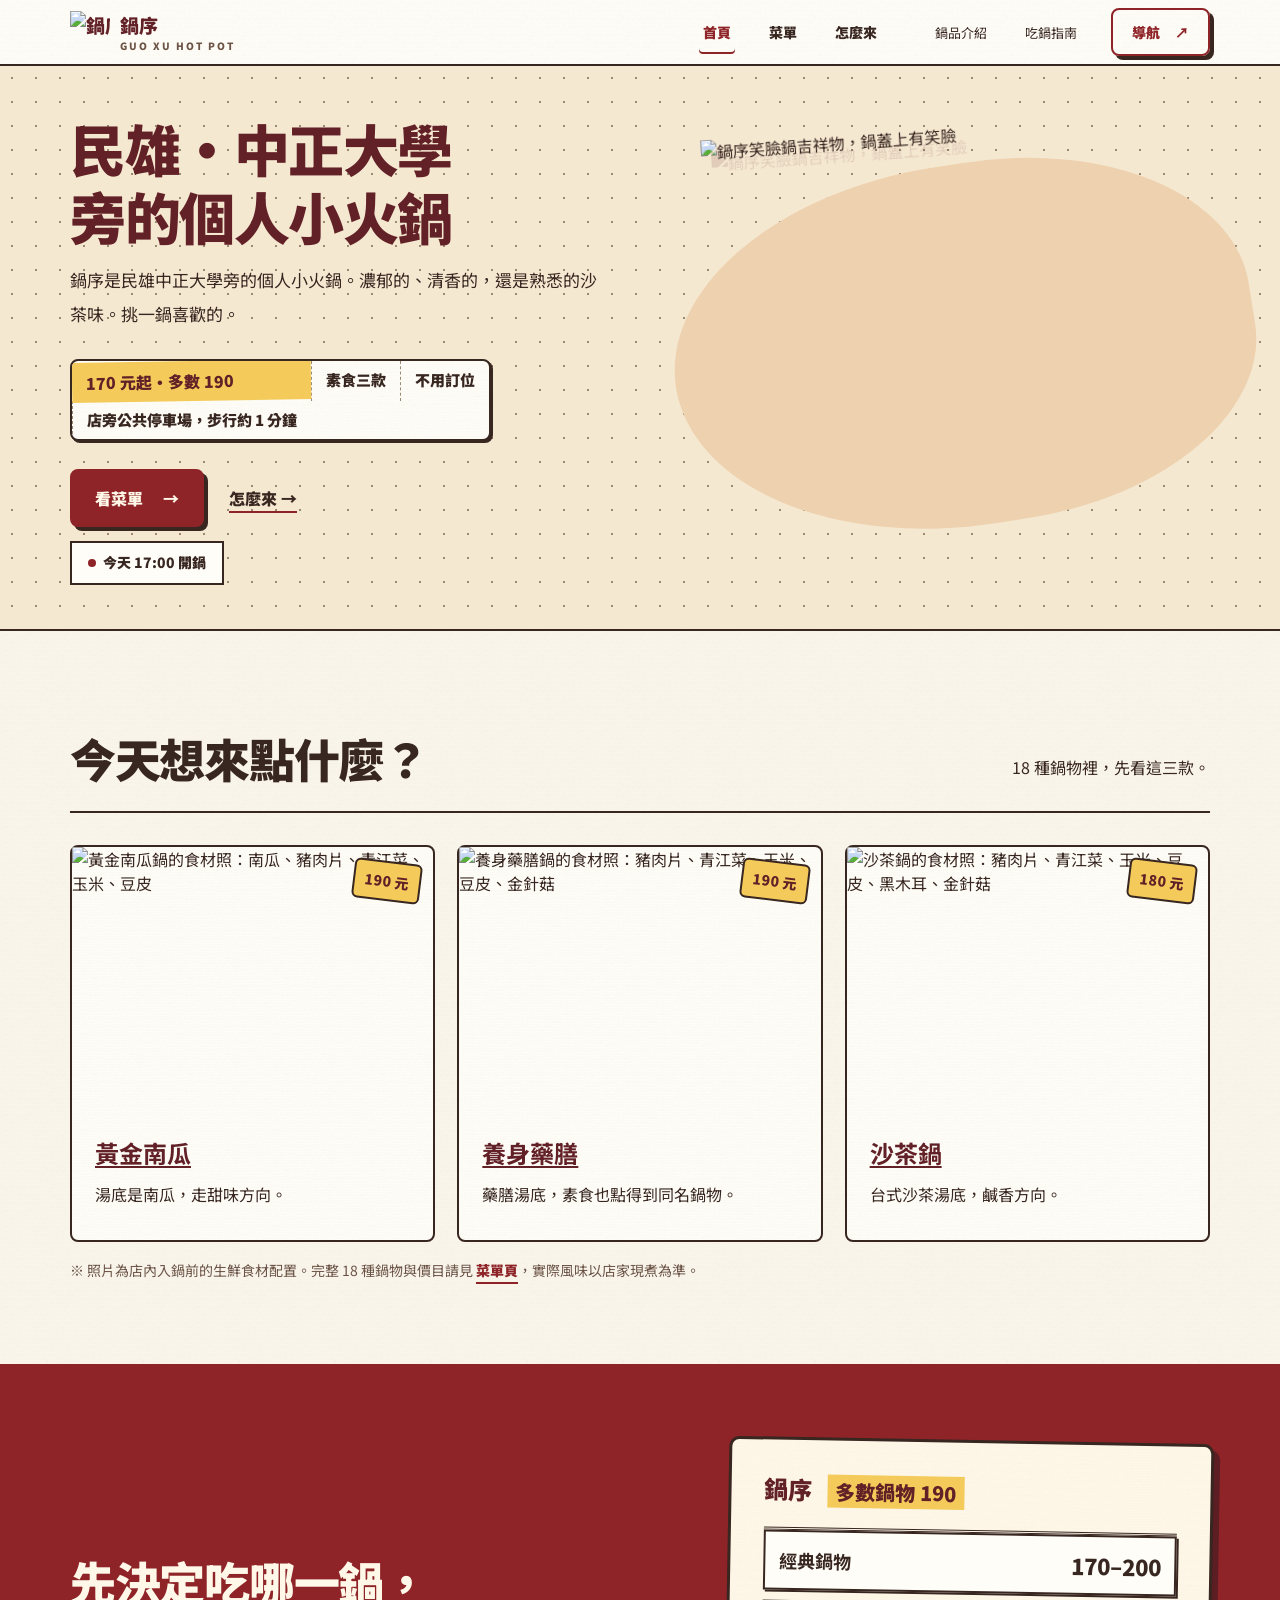
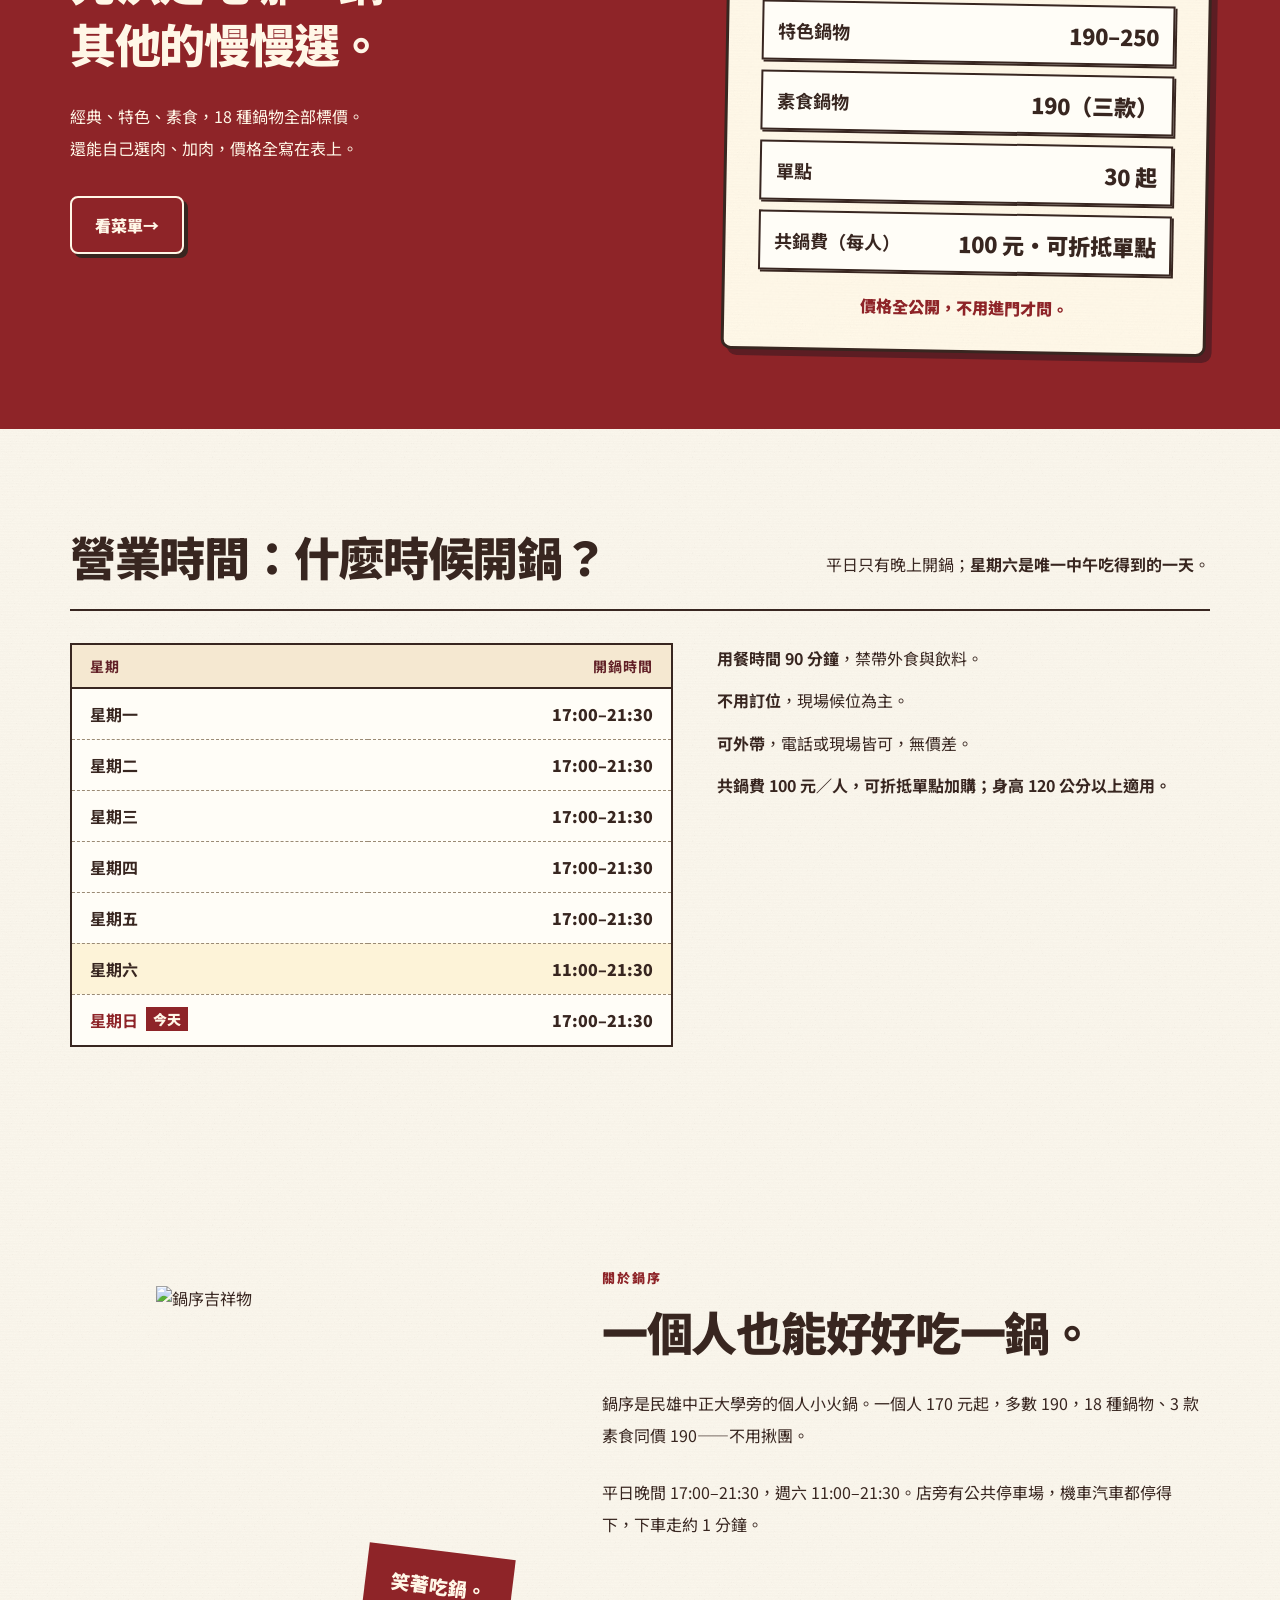
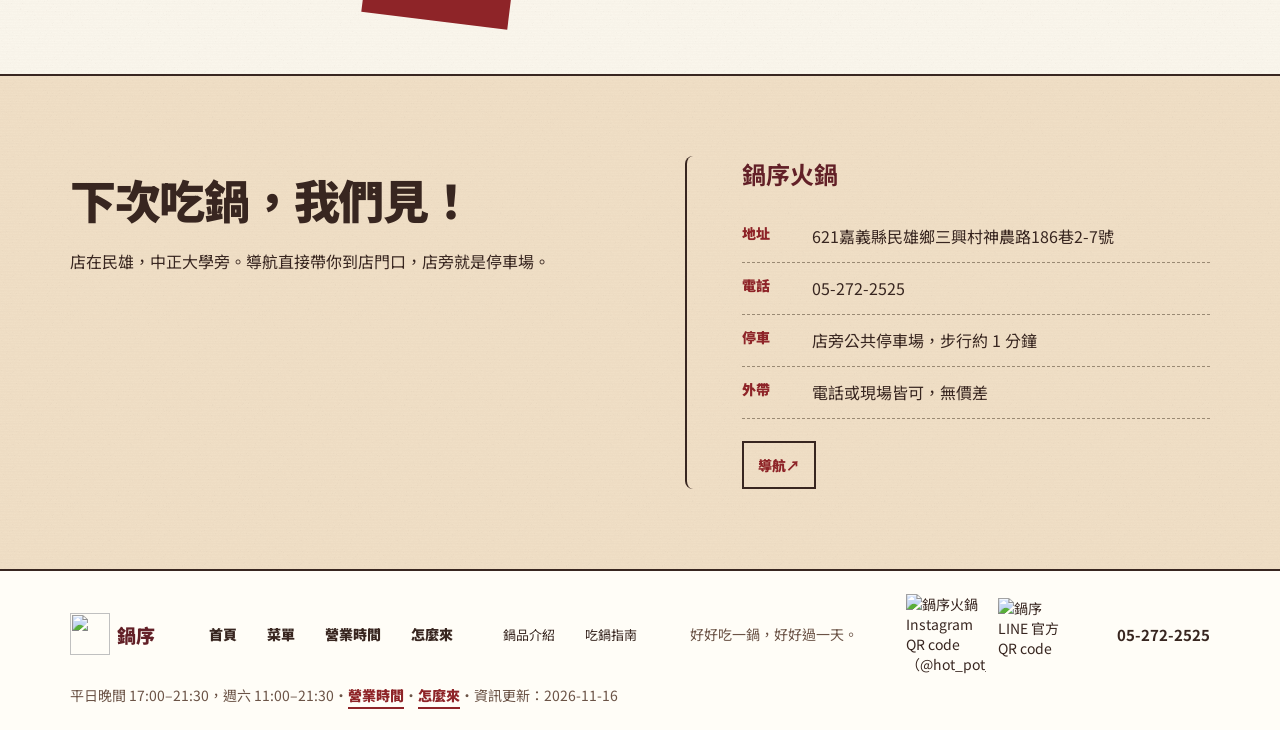
==== commit 92fcc907: "feat: 六頁 head 加入 GTM 容器 GTM-PHSNV5QQ" ====
--- a/index.html
+++ b/index.html
@@ -4,6 +4,14 @@
 <meta charset="utf-8">
 <meta name="viewport" content="width=device-width,initial-scale=1">
 <meta name="theme-color" content="#8e2428">
+<!-- Google Tag Manager -->
+<script async src="https://www.googletagmanager.com/gtm.js?id=GTM-PHSNV5QQ"></script>
+<script>
+  window.dataLayer = window.dataLayer || [];
+  function gtag(){dataLayer.push(arguments);}
+  gtag('js', new Date());
+</script>
+<!-- End Google Tag Manager -->
 <script>document.documentElement.classList.add('js')</script>
 <title>鍋序｜民雄中正大學旁的個人小火鍋，170 元起，多數 190</title>
 <meta name="description" content="鍋序是民雄中正大學旁的個人小火鍋，170 元起、多數 190，18 種鍋物、3 款素食同價。店旁有公共停車場，步行約 1 分鐘。">
@@ -60,7 +68,7 @@
   "menu": "https://2026xenia.github.io/guoxu-hotpot/menu.html",
   "sameAs": ["https://www.instagram.com/hot_pot_03_20/", "https://lin.ee/pNhpsoc"],
   "acceptsReservations": false,
-  "dateModified": "2026-11-21",
+  "dateModified": "2026-11-16",
   "openingHoursSpecification": [
     {
       "@type": "OpeningHoursSpecification",
@@ -91,7 +99,7 @@
 <a class="skip" href="#main">跳至主要內容</a>
 
 <header class="header"><div class="container navwrap">
-<a href="./" class="logo" aria-label="鍋序首頁"><img src="assets/mascot-hero-74.png" srcset="assets/mascot-hero-74.png 74w, assets/mascot-hero-148.png 148w" sizes="(max-width:680px) 44px, 40px" width="40" height="42" alt="鍋序笑臉鍋吉祥物"><span>鍋序<small>GUO XU HOT POT</small></span></a>
+<a href="./" class="logo" aria-label="鍋序首頁"><img src="assets/mascot-hero-74.png" srcset="assets/mascot-hero-74.png 74w, assets/mascot-hero-148.png 148w" sizes="40px" width="40" height="42" alt="鍋序笑臉鍋吉祥物"><span>鍋序<small>GUO XU HOT POT</small></span></a>
 <nav id="nav" aria-label="網站選單">
 <a href="./" aria-current="page">首頁</a>
 <a href="menu.html">菜單</a>
@@ -115,10 +123,10 @@
 <section class="hero">
   <div class="container hero-content">
     <div class="hero-left">
-      <p class="hero-tag-lead"><span class="hero-subbadge">嘉義民雄</span><span class="hero-subtext">中正大學旁個人鍋</span></p>
       <h1>民雄・中正大學旁的個人小火鍋</h1>
-      <p>濃郁的、清香的，還是熟悉的沙茶味。挑一鍋喜歡的。</p>
+      <p>鍋序是民雄中正大學旁的個人小火鍋。濃郁的、清香的，還是熟悉的沙茶味。挑一鍋喜歡的。</p>
       <ul class="hero-facts">
+        <li class="hero-price">170 元起・多數 190</li>
         <li>素食三款</li>
         <li>不用訂位</li>
         <li>店旁公共停車場，步行約 1 分鐘</li>
@@ -127,17 +135,14 @@
         <a class="main-btn" href="menu.html">看菜單 <span aria-hidden="true">→</span></a>
         <a class="text-link" href="visit.html">怎麼來 →</a>
       </div>
-      <a class="open-now open-now--head open-now--hero" href="#hours"><span class="dot" aria-hidden="true"></span><span class="open-now-text" role="status" aria-atomic="true">平日晚間 17:00–21:30，週六 11:00–21:30</span><span class="sr-only">，看完整營業時間</span></a>
-    </div>
-    <div class="hero-media">
-    <figure class="hero-photo">
+      <a class="open-now open-now--head open-now--hero" href="#hours"><span class="dot" aria-hidden="true"></span><span class="open-now-text" role="status" aria-atomic="true">平日晚間 17:00–21:30，週六 11:00–21:30</span></a>
+    </div>
+    <div class="hero-right">
+      <div class="hero-arc" aria-hidden="true"></div>
       <picture>
-        <img src="assets/og-image.jpg" width="1200" height="630" alt="三鍋入鍋前的生鮮食材配置，桌邊附醬料、青蔥與辣椒" fetchpriority="high" decoding="async">
+        <source srcset="assets/mascot-hero.webp" type="image/webp">
+        <img class="mascot" src="assets/mascot-hero.png" width="377" height="391" alt="鍋序笑臉鍋吉祥物，鍋蓋上有笑臉" fetchpriority="high">
       </picture>
-      <span class="hero-photo__price">170 元起・多數 190</span>
-      <img class="hero-photo__mascot" src="assets/mascot-hero-148.png" srcset="assets/mascot-hero-74.png 74w, assets/mascot-hero-148.png 148w" sizes="78px" width="74" height="77" alt="" loading="lazy" decoding="async">
-      <figcaption>照片為入鍋前的生鮮食材配置。</figcaption>
-    </figure>
     </div>
   </div>
 </section>
@@ -256,37 +261,13 @@
 
 </main>
 
-<footer class="footer--deep"><div class="container">
-  <div class="footer-grid">
-    <div class="footer-col footer-brand">
-      <a href="./" class="footer-logo"><img src="assets/mascot-hero-74.png" srcset="assets/mascot-hero-74.png 74w, assets/mascot-hero-148.png 148w" sizes="40px" width="40" height="42" alt="" loading="lazy">鍋序</a>
-      <p class="footer-tagline">好好吃一鍋，好好過一天。</p>
-      <p class="footer-address">621 嘉義縣民雄鄉三興村神農路186巷2-7號</p>
-      <span class="footer-social"><a class="ig-qr" href="https://www.instagram.com/hot_pot_03_20/" target="_blank" rel="noopener" aria-label="掃描或點擊前往鍋序火鍋 Instagram（@hot_pot_03_20，另開新視窗）"><img src="assets/ig-qr.png" alt="鍋序火鍋 Instagram QR code（@hot_pot_03_20）" width="400" height="400" loading="lazy" decoding="async"></a><a class="ig-qr line-qr" href="https://lin.ee/pNhpsoc" target="_blank" rel="noopener" aria-label="掃描或點擊加入鍋序 LINE 好友（另開新視窗）"><img src="assets/line-qr.png" alt="鍋序 LINE 官方 QR code" width="360" height="360" loading="lazy" decoding="async"></a></span>
-    </div>
-    <nav class="footer-col" aria-label="頁尾導覽">
-      <h2 class="footer-heading">快速導覽</h2>
-      <div class="footer-nav"><a href="./">首頁</a><a href="menu.html">菜單</a><a href="index.html#hours">營業時間</a><a href="visit.html">怎麼來</a><a href="pot.html" class="nav-sub">鍋品介紹</a><a href="guide.html" class="nav-sub">吃鍋指南</a></div>
-    </nav>
-    <div class="footer-col">
-      <h2 class="footer-heading">開鍋營業時間</h2>
-      <p>平日（一至五）<strong>17:00–21:30</strong></p>
-      <p>週六（全日供餐）<strong>11:00–21:30</strong></p>
-      <p>週日<strong>17:00–21:30</strong></p>
-      <p class="footer-muted">用餐 90 分鐘・免訂位・現場候位</p>
-    </div>
-    <div class="footer-col">
-      <h2 class="footer-heading">門市與停車</h2>
-      <p class="footer-phone">05-272-2525</p>
-      <p>店旁公共停車場，步行約 1 分鐘</p>
-      <p class="footer-muted">可外帶，電話或現場點餐皆可，無價差</p>
-    </div>
-  </div>
-  <div class="footer-bottom">
-    <p class="footer-note">© 2026 鍋序 GUO XU HOT POT・資訊更新：2026-11-21</p>
-    <p class="footer-note">平日晚間 17:00–21:30，週六 11:00–21:30・<a class="ink-link" href="index.html#hours">營業時間</a>・<a class="ink-link" href="visit.html">怎麼來</a></p>
-  </div>
-</div></footer>
+<footer><div class="container footer-inner">
+<a href="./" class="footer-logo"><img src="assets/mascot-hero-74.png" srcset="assets/mascot-hero-74.png 74w, assets/mascot-hero-148.png 148w" sizes="40px" width="40" height="42" alt="" loading="lazy">鍋序</a>
+<nav class="footer-nav" aria-label="頁尾導覽"><a href="./">首頁</a><a href="menu.html">菜單</a><a href="index.html#hours">營業時間</a><a href="visit.html">怎麼來</a><a href="pot.html" class="nav-sub">鍋品介紹</a><a href="guide.html" class="nav-sub">吃鍋指南</a></nav>
+<span class="footer-tagline">好好吃一鍋，好好過一天。</span>
+<span class="footer-social"><a class="ig-qr" href="https://www.instagram.com/hot_pot_03_20/" target="_blank" rel="noopener" aria-label="掃描或點擊前往鍋序火鍋 Instagram（@hot_pot_03_20，另開新視窗）"><img src="assets/ig-qr.png" alt="鍋序火鍋 Instagram QR code（@hot_pot_03_20）" width="400" height="400" loading="lazy" decoding="async"></a><a class="ig-qr line-qr" href="https://lin.ee/pNhpsoc" target="_blank" rel="noopener" aria-label="掃描或點擊加入鍋序 LINE 好友（另開新視窗）"><img src="assets/line-qr.png" alt="鍋序 LINE 官方 QR code" width="360" height="360" loading="lazy" decoding="async"></a></span>
+<span class="footer-phone">05-272-2525</span>
+</div><div class="container"><p class="footer-note">平日晚間 17:00–21:30，週六 11:00–21:30・<a class="ink-link" href="index.html#hours">營業時間</a>・<a class="ink-link" href="visit.html">怎麼來</a>・資訊更新：2026-11-16</p></div></footer>
 
 <script src="script.js"></script>
 
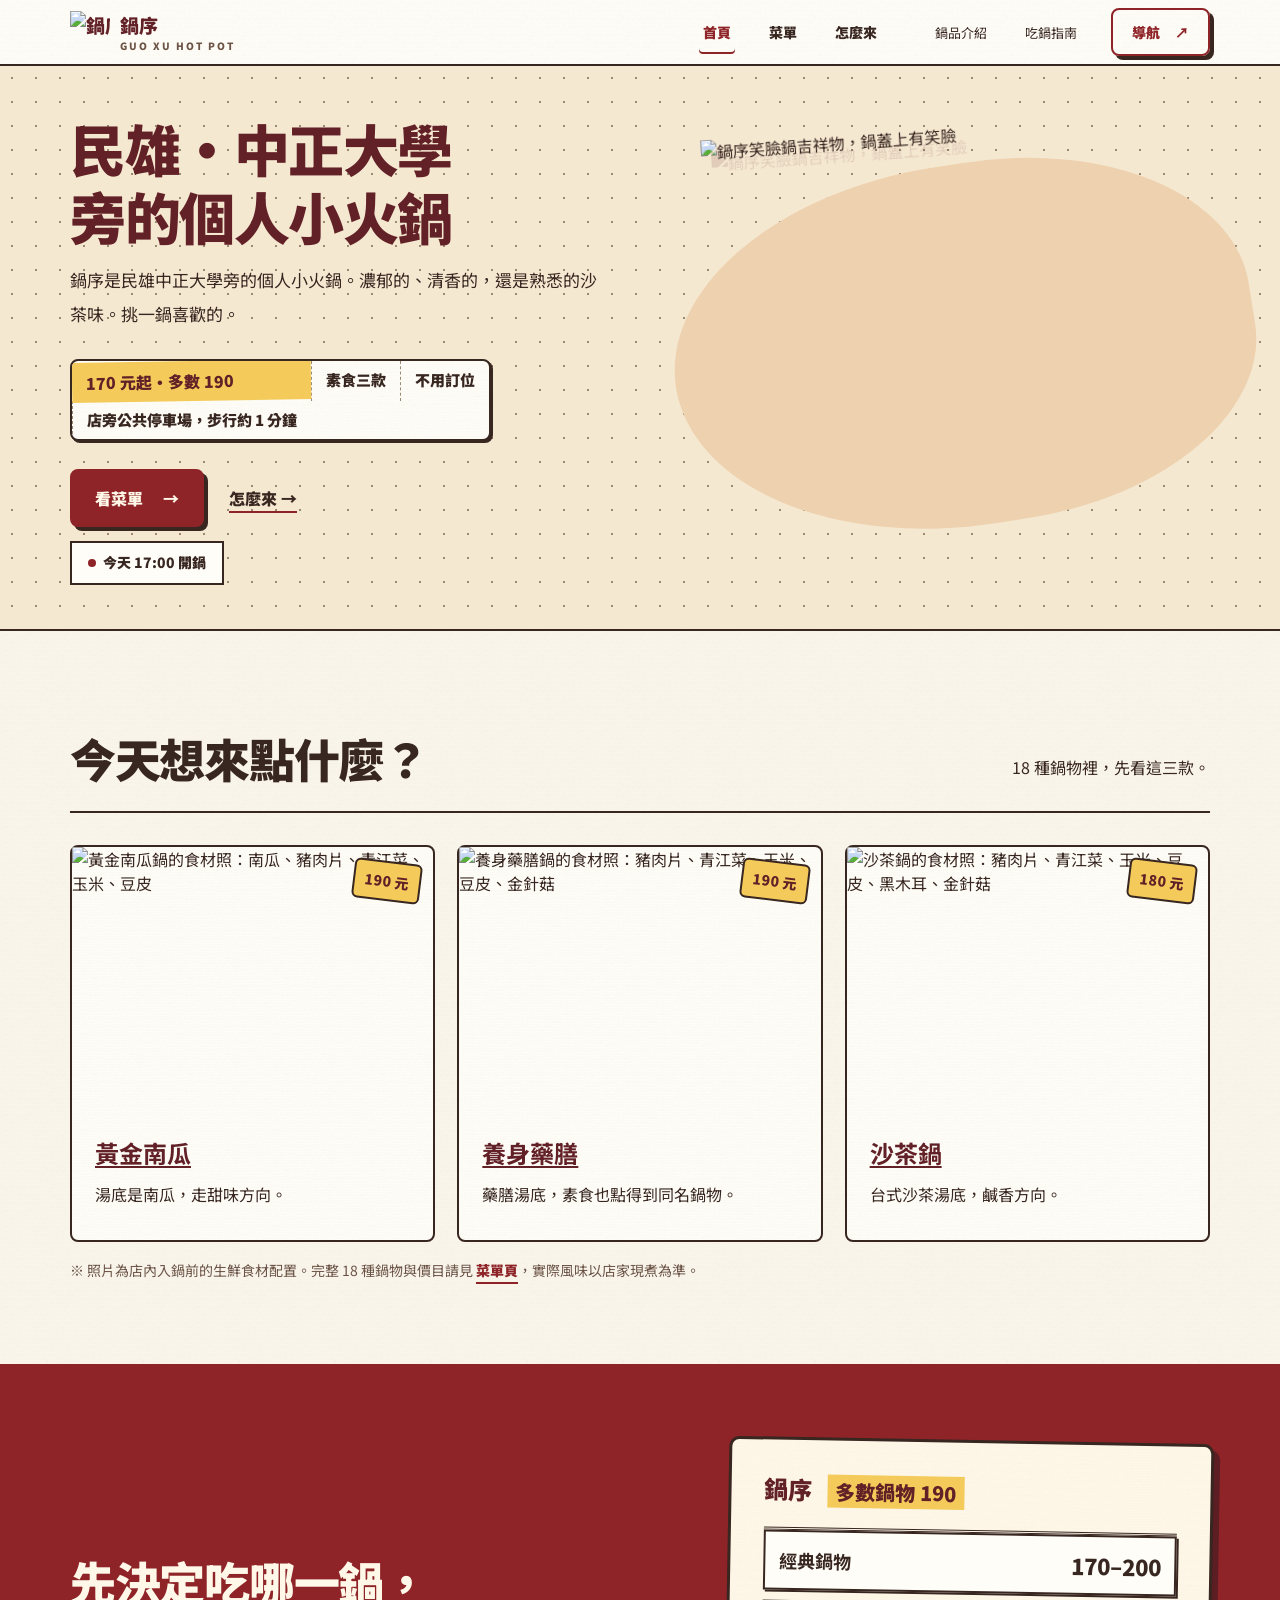
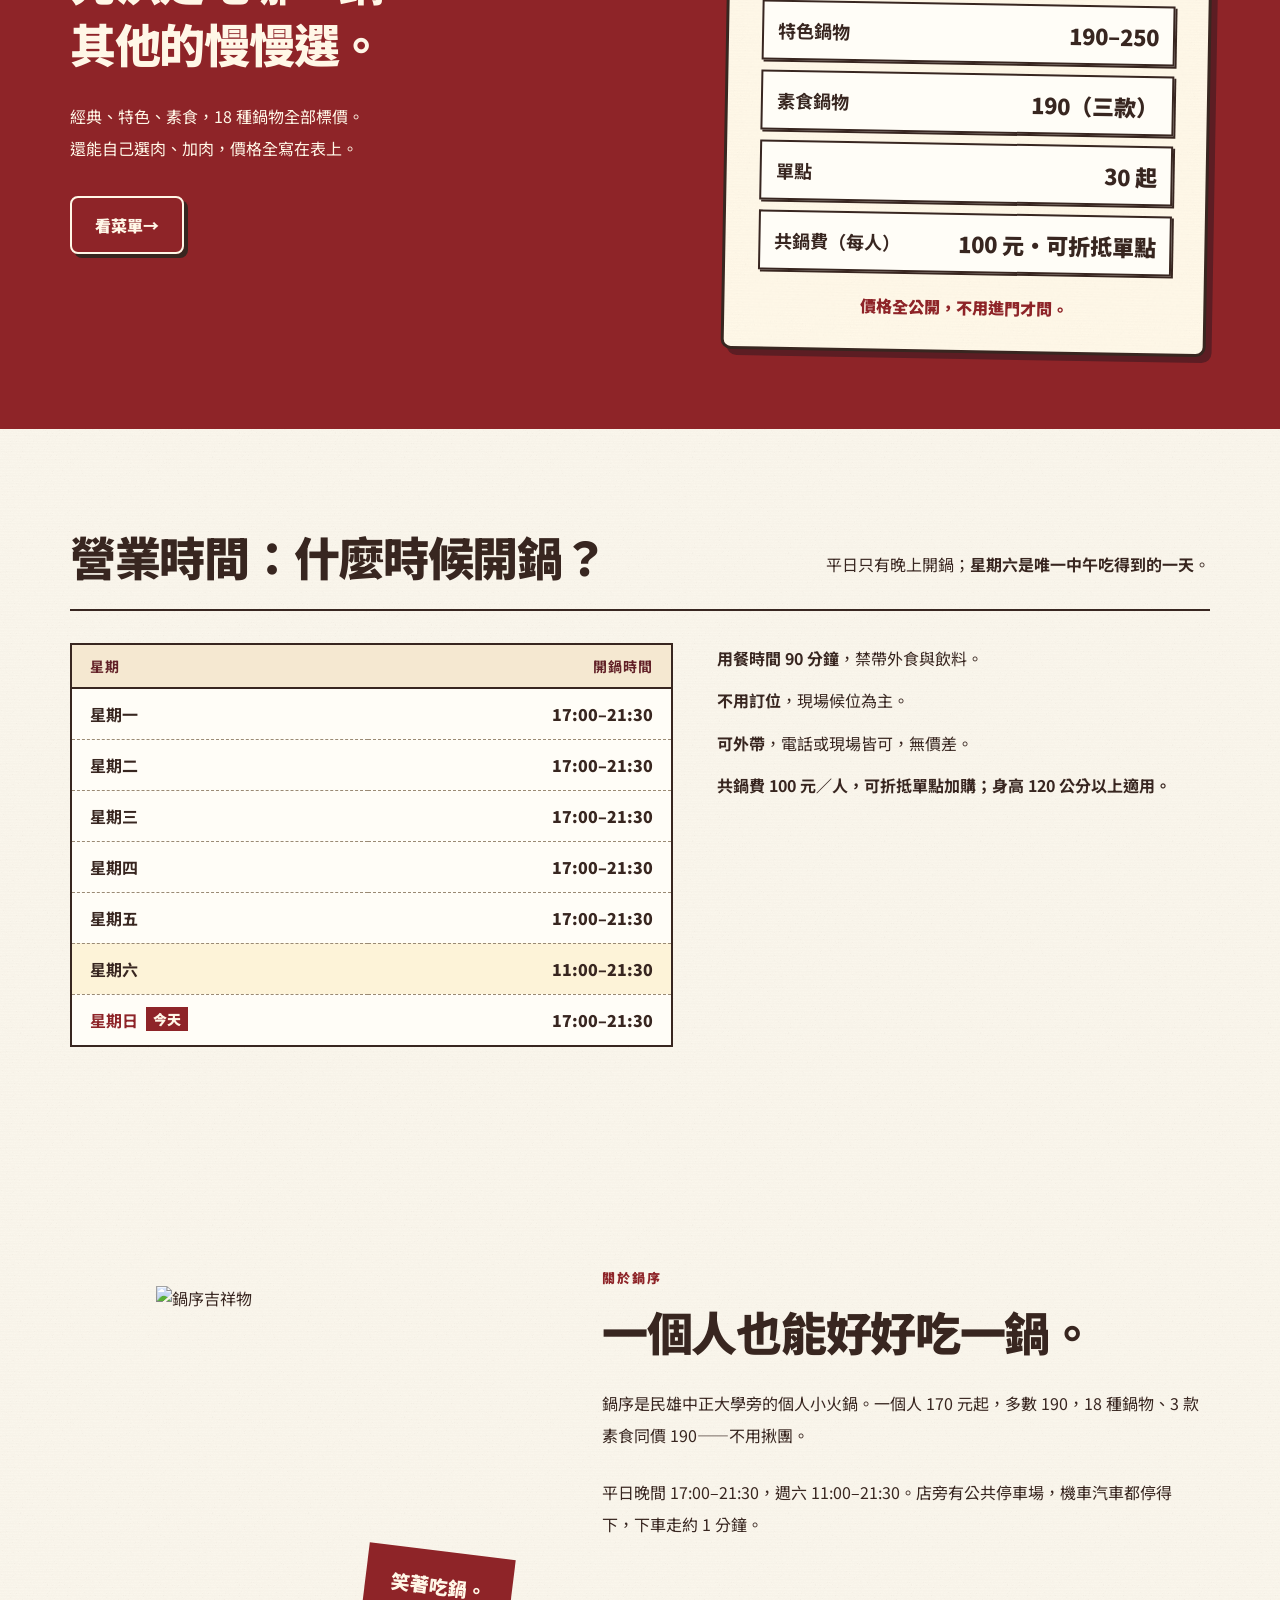
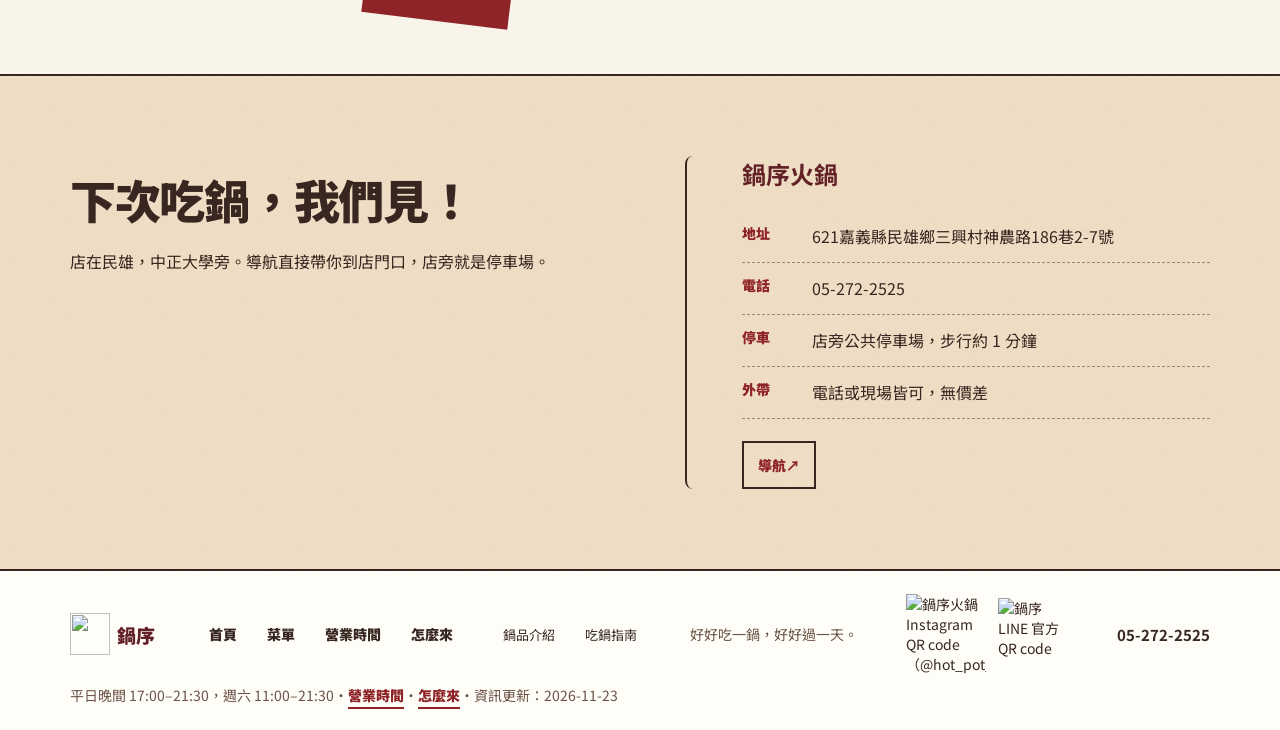
==== commit 95d7bd68: "fix: 網域轉移同步絕對網址（canonical／og／JSON-LD／sitemap／robots）" ====
--- a/index.html
+++ b/index.html
@@ -15,14 +15,14 @@
 <script>document.documentElement.classList.add('js')</script>
 <title>鍋序｜民雄中正大學旁的個人小火鍋，170 元起，多數 190</title>
 <meta name="description" content="鍋序是民雄中正大學旁的個人小火鍋，170 元起、多數 190，18 種鍋物、3 款素食同價。店旁有公共停車場，步行約 1 分鐘。">
-<link rel="canonical" href="https://2026xenia.github.io/guoxu-hotpot/">
+<link rel="canonical" href="https://guoxuhotpot.github.io/guoxu-hotpot/">
 <meta property="og:site_name" content="鍋序 GUO XU HOT POT">
 <meta property="og:locale" content="zh_TW">
 <meta property="og:type" content="website">
-<meta property="og:url" content="https://2026xenia.github.io/guoxu-hotpot/">
+<meta property="og:url" content="https://guoxuhotpot.github.io/guoxu-hotpot/">
 <meta property="og:title" content="鍋序｜民雄中正大學旁的個人小火鍋，170 元起，多數 190">
 <meta property="og:description" content="一個人 170 元起，多數 190，18 種鍋物、3 款素食同價。店旁就是停車場，下車走約 1 分鐘。">
-<meta property="og:image" content="https://2026xenia.github.io/guoxu-hotpot/assets/og-image.jpg">
+<meta property="og:image" content="https://guoxuhotpot.github.io/guoxu-hotpot/assets/og-image.jpg">
 <meta property="og:image:width" content="1200">
 <meta property="og:image:height" content="630">
 <meta property="og:image:type" content="image/jpeg">
@@ -40,11 +40,11 @@
   "@type": "Restaurant",
   "name": "鍋序",
   "alternateName": "GUO XU HOT POT",
-  "@id": "https://2026xenia.github.io/guoxu-hotpot/#restaurant",
+  "@id": "https://guoxuhotpot.github.io/guoxu-hotpot/#restaurant",
   "description": "民雄中正大學旁的個人小火鍋，170 元起，多數 190，18 種鍋物、3 款素食。",
-  "url": "https://2026xenia.github.io/guoxu-hotpot/",
-  "image": { "@type": "ImageObject", "url": "https://2026xenia.github.io/guoxu-hotpot/assets/og-image.jpg", "width": 1200, "height": 630 },
-  "logo": "https://2026xenia.github.io/guoxu-hotpot/assets/logo.png",
+  "url": "https://guoxuhotpot.github.io/guoxu-hotpot/",
+  "image": { "@type": "ImageObject", "url": "https://guoxuhotpot.github.io/guoxu-hotpot/assets/og-image.jpg", "width": 1200, "height": 630 },
+  "logo": "https://guoxuhotpot.github.io/guoxu-hotpot/assets/logo.png",
   "servesCuisine": "火鍋",
   "priceRange": "NT$170–250",
   "currenciesAccepted": "TWD",
@@ -64,11 +64,11 @@
   },
   "areaServed": { "@type": "Place", "name": "嘉義縣民雄鄉" },
   "hasMap": "https://www.google.com/maps?q=23.5572127,120.472024",
-  "hasMenu": "https://2026xenia.github.io/guoxu-hotpot/menu.html",
-  "menu": "https://2026xenia.github.io/guoxu-hotpot/menu.html",
+  "hasMenu": "https://guoxuhotpot.github.io/guoxu-hotpot/menu.html",
+  "menu": "https://guoxuhotpot.github.io/guoxu-hotpot/menu.html",
   "sameAs": ["https://www.instagram.com/hot_pot_03_20/", "https://lin.ee/pNhpsoc"],
   "acceptsReservations": false,
-  "dateModified": "2026-11-16",
+  "dateModified": "2026-11-23",
   "openingHoursSpecification": [
     {
       "@type": "OpeningHoursSpecification",
@@ -91,7 +91,7 @@
   "@type": "WebSite",
   "name": "鍋序 GUO XU HOT POT",
   "alternateName": "鍋序",
-  "url": "https://2026xenia.github.io/guoxu-hotpot/"
+  "url": "https://guoxuhotpot.github.io/guoxu-hotpot/"
 }
 </script>
 </head>
@@ -267,7 +267,7 @@
 <span class="footer-tagline">好好吃一鍋，好好過一天。</span>
 <span class="footer-social"><a class="ig-qr" href="https://www.instagram.com/hot_pot_03_20/" target="_blank" rel="noopener" aria-label="掃描或點擊前往鍋序火鍋 Instagram（@hot_pot_03_20，另開新視窗）"><img src="assets/ig-qr.png" alt="鍋序火鍋 Instagram QR code（@hot_pot_03_20）" width="400" height="400" loading="lazy" decoding="async"></a><a class="ig-qr line-qr" href="https://lin.ee/pNhpsoc" target="_blank" rel="noopener" aria-label="掃描或點擊加入鍋序 LINE 好友（另開新視窗）"><img src="assets/line-qr.png" alt="鍋序 LINE 官方 QR code" width="360" height="360" loading="lazy" decoding="async"></a></span>
 <span class="footer-phone">05-272-2525</span>
-</div><div class="container"><p class="footer-note">平日晚間 17:00–21:30，週六 11:00–21:30・<a class="ink-link" href="index.html#hours">營業時間</a>・<a class="ink-link" href="visit.html">怎麼來</a>・資訊更新：2026-11-16</p></div></footer>
+</div><div class="container"><p class="footer-note">平日晚間 17:00–21:30，週六 11:00–21:30・<a class="ink-link" href="index.html#hours">營業時間</a>・<a class="ink-link" href="visit.html">怎麼來</a>・資訊更新：2026-11-23</p></div></footer>
 
 <script src="script.js"></script>
 
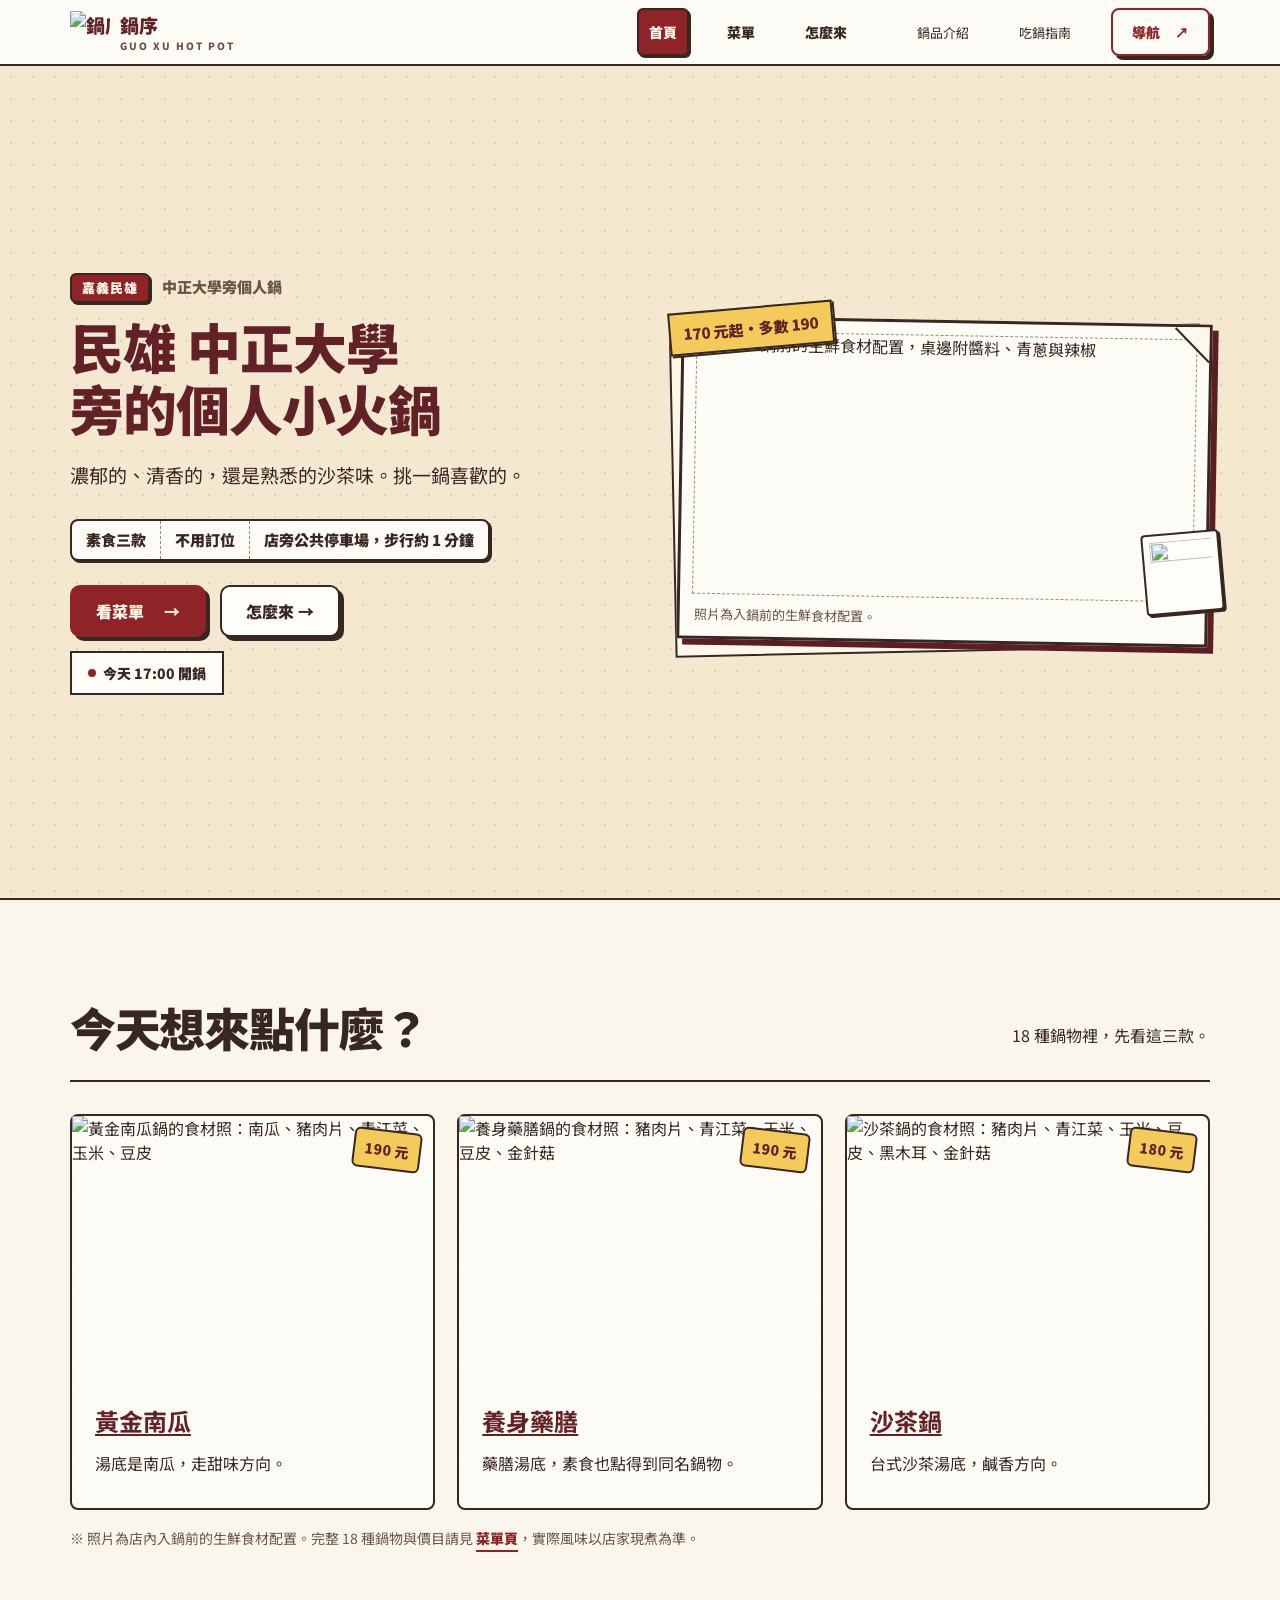
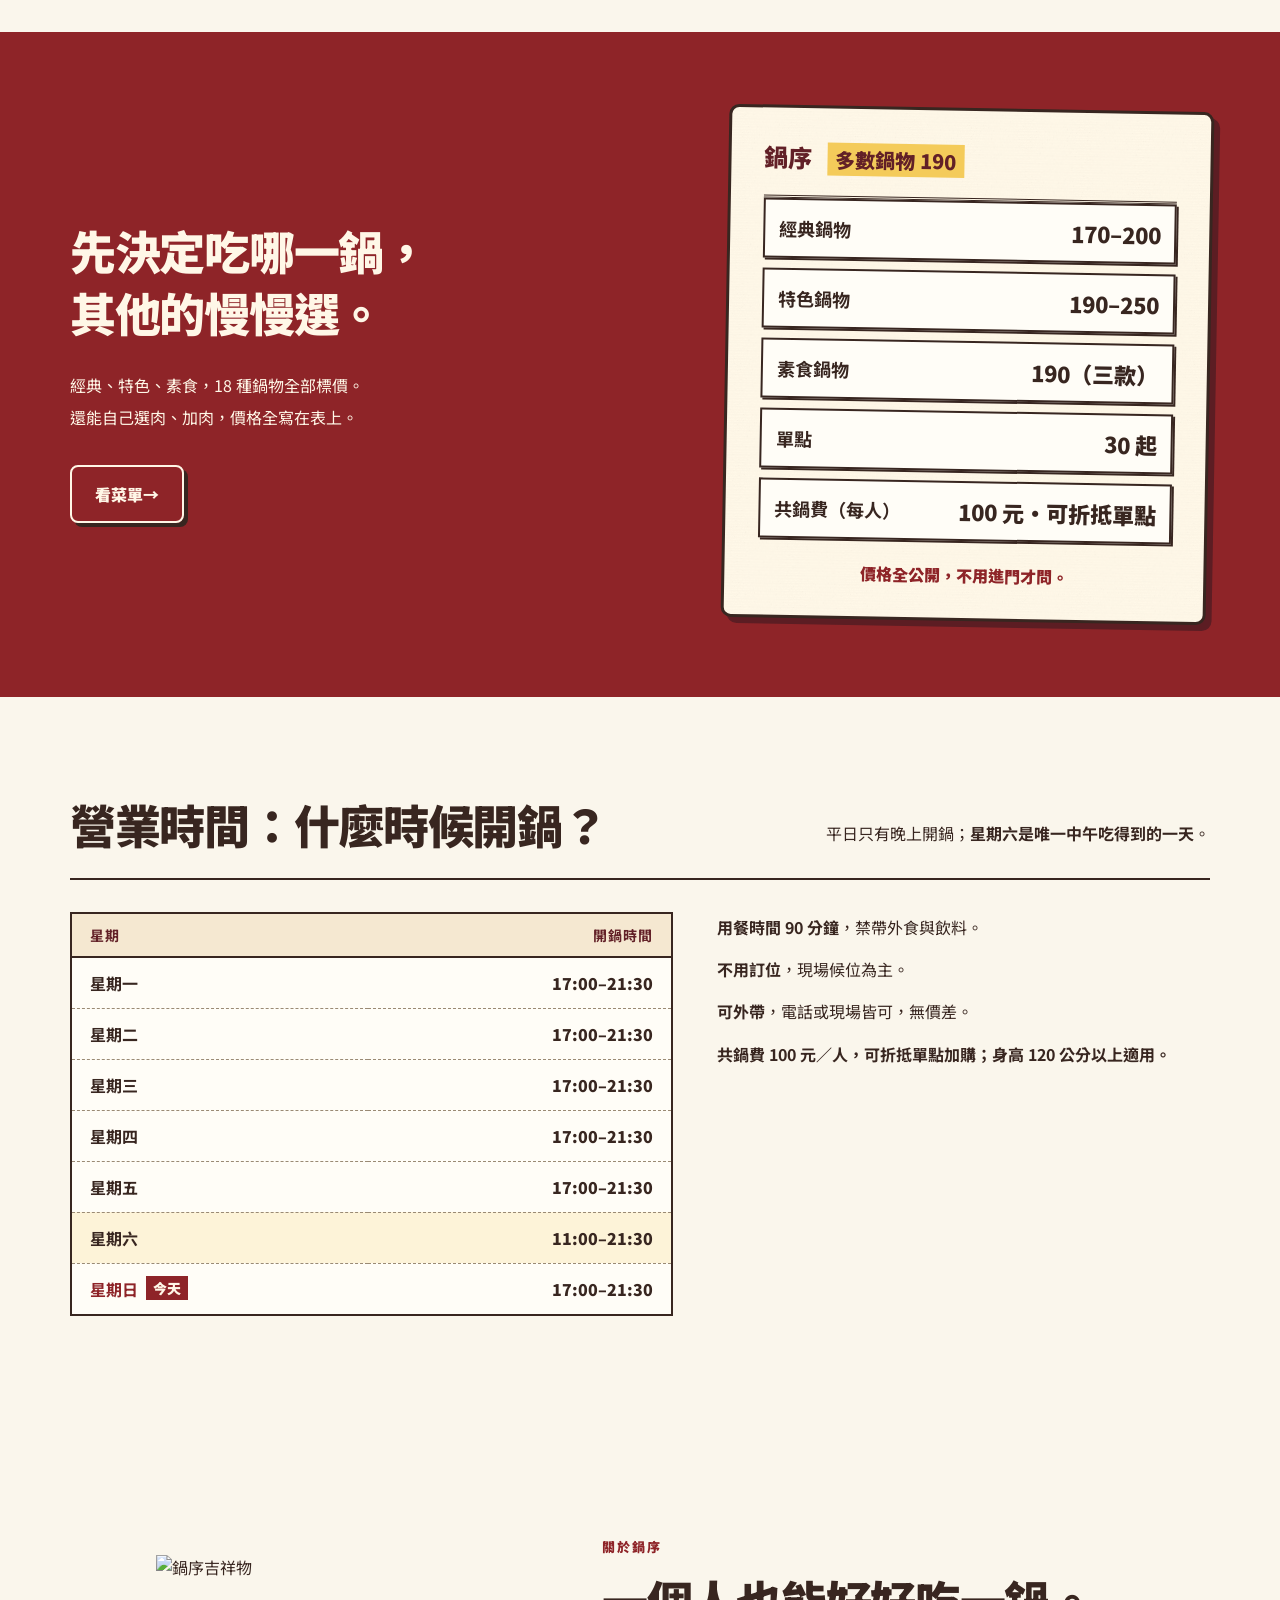
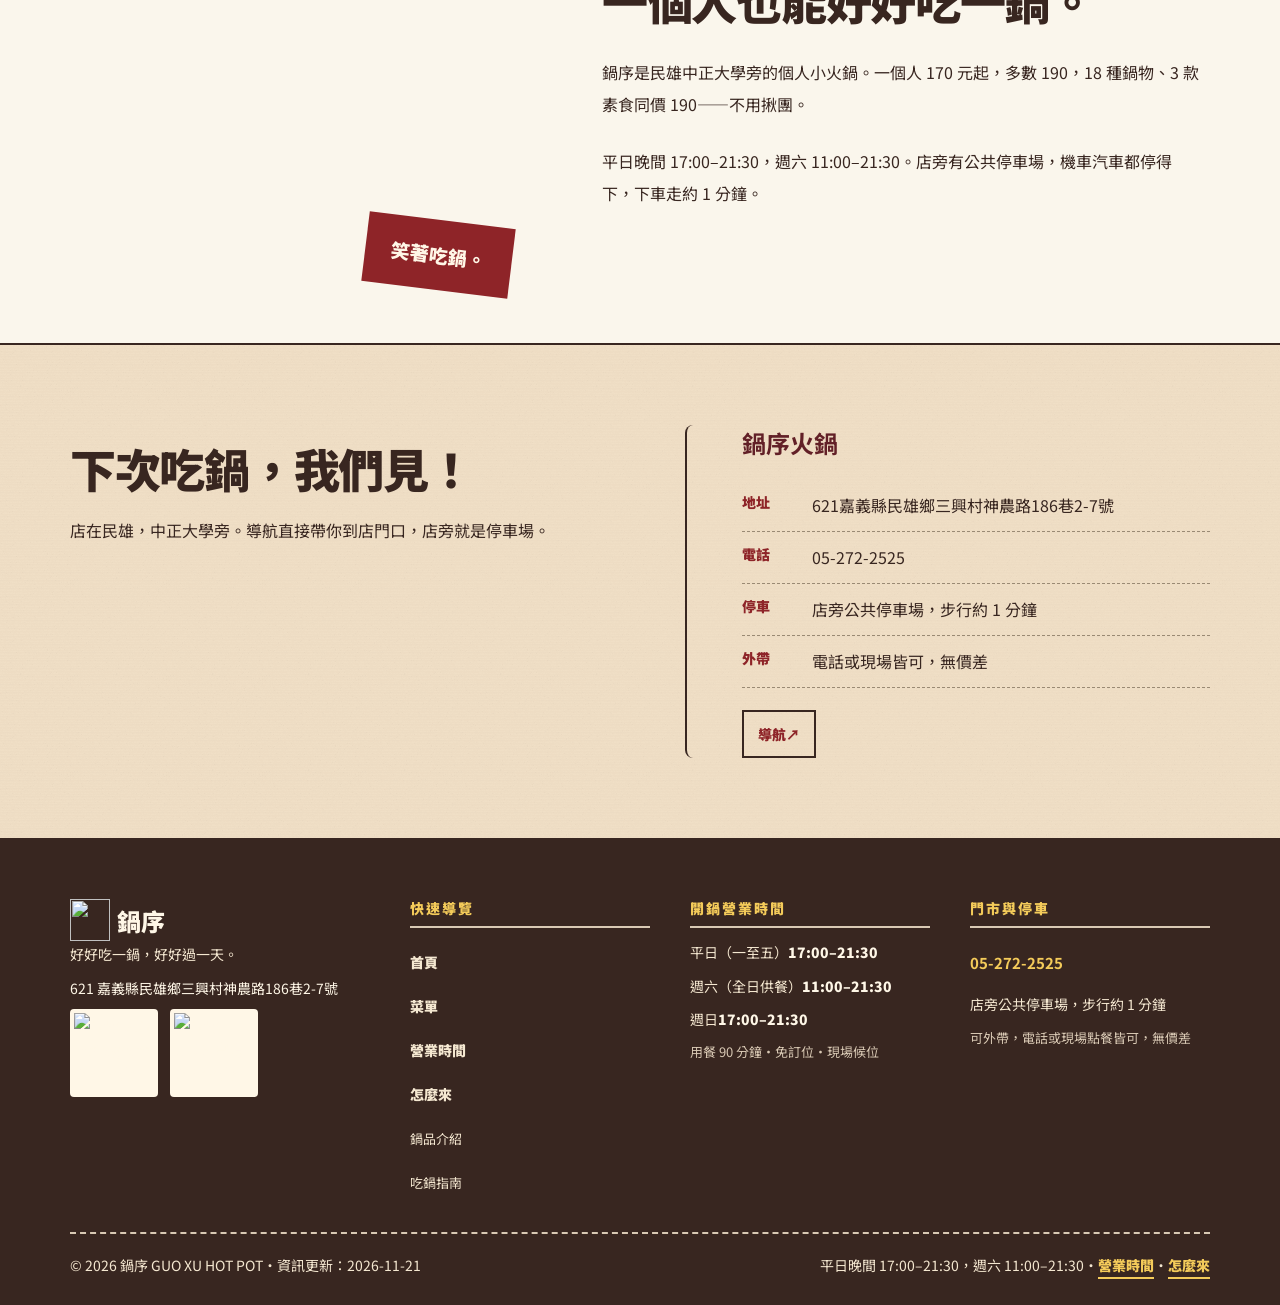
==== commit 5c3ae8d4: "feat: 首頁 hero 營業晶片復原＋當前頁導覽改紅底奶油字\n\nstyles.css:\n- 移除誤藏 hero 營業晶片的 display:none（≥921px 完全看不到狀態），復原顯示" ====
--- a/index.html
+++ b/index.html
@@ -4,25 +4,17 @@
 <meta charset="utf-8">
 <meta name="viewport" content="width=device-width,initial-scale=1">
 <meta name="theme-color" content="#8e2428">
-<!-- Google Tag Manager -->
-<script async src="https://www.googletagmanager.com/gtm.js?id=GTM-PHSNV5QQ"></script>
-<script>
-  window.dataLayer = window.dataLayer || [];
-  function gtag(){dataLayer.push(arguments);}
-  gtag('js', new Date());
-</script>
-<!-- End Google Tag Manager -->
 <script>document.documentElement.classList.add('js')</script>
 <title>鍋序｜民雄中正大學旁的個人小火鍋，170 元起，多數 190</title>
 <meta name="description" content="鍋序是民雄中正大學旁的個人小火鍋，170 元起、多數 190，18 種鍋物、3 款素食同價。店旁有公共停車場，步行約 1 分鐘。">
-<link rel="canonical" href="https://guoxuhotpot.github.io/guoxu-hotpot/">
+<link rel="canonical" href="https://2026xenia.github.io/guoxu-hotpot/">
 <meta property="og:site_name" content="鍋序 GUO XU HOT POT">
 <meta property="og:locale" content="zh_TW">
 <meta property="og:type" content="website">
-<meta property="og:url" content="https://guoxuhotpot.github.io/guoxu-hotpot/">
+<meta property="og:url" content="https://2026xenia.github.io/guoxu-hotpot/">
 <meta property="og:title" content="鍋序｜民雄中正大學旁的個人小火鍋，170 元起，多數 190">
 <meta property="og:description" content="一個人 170 元起，多數 190，18 種鍋物、3 款素食同價。店旁就是停車場，下車走約 1 分鐘。">
-<meta property="og:image" content="https://guoxuhotpot.github.io/guoxu-hotpot/assets/og-image.jpg">
+<meta property="og:image" content="https://2026xenia.github.io/guoxu-hotpot/assets/og-image.jpg">
 <meta property="og:image:width" content="1200">
 <meta property="og:image:height" content="630">
 <meta property="og:image:type" content="image/jpeg">
@@ -40,11 +32,11 @@
   "@type": "Restaurant",
   "name": "鍋序",
   "alternateName": "GUO XU HOT POT",
-  "@id": "https://guoxuhotpot.github.io/guoxu-hotpot/#restaurant",
+  "@id": "https://2026xenia.github.io/guoxu-hotpot/#restaurant",
   "description": "民雄中正大學旁的個人小火鍋，170 元起，多數 190，18 種鍋物、3 款素食。",
-  "url": "https://guoxuhotpot.github.io/guoxu-hotpot/",
-  "image": { "@type": "ImageObject", "url": "https://guoxuhotpot.github.io/guoxu-hotpot/assets/og-image.jpg", "width": 1200, "height": 630 },
-  "logo": "https://guoxuhotpot.github.io/guoxu-hotpot/assets/logo.png",
+  "url": "https://2026xenia.github.io/guoxu-hotpot/",
+  "image": { "@type": "ImageObject", "url": "https://2026xenia.github.io/guoxu-hotpot/assets/og-image.jpg", "width": 1200, "height": 630 },
+  "logo": "https://2026xenia.github.io/guoxu-hotpot/assets/logo.png",
   "servesCuisine": "火鍋",
   "priceRange": "NT$170–250",
   "currenciesAccepted": "TWD",
@@ -64,11 +56,11 @@
   },
   "areaServed": { "@type": "Place", "name": "嘉義縣民雄鄉" },
   "hasMap": "https://www.google.com/maps?q=23.5572127,120.472024",
-  "hasMenu": "https://guoxuhotpot.github.io/guoxu-hotpot/menu.html",
-  "menu": "https://guoxuhotpot.github.io/guoxu-hotpot/menu.html",
+  "hasMenu": "https://2026xenia.github.io/guoxu-hotpot/menu.html",
+  "menu": "https://2026xenia.github.io/guoxu-hotpot/menu.html",
   "sameAs": ["https://www.instagram.com/hot_pot_03_20/", "https://lin.ee/pNhpsoc"],
   "acceptsReservations": false,
-  "dateModified": "2026-11-23",
+  "dateModified": "2026-11-21",
   "openingHoursSpecification": [
     {
       "@type": "OpeningHoursSpecification",
@@ -91,7 +83,7 @@
   "@type": "WebSite",
   "name": "鍋序 GUO XU HOT POT",
   "alternateName": "鍋序",
-  "url": "https://guoxuhotpot.github.io/guoxu-hotpot/"
+  "url": "https://2026xenia.github.io/guoxu-hotpot/"
 }
 </script>
 </head>
@@ -99,7 +91,7 @@
 <a class="skip" href="#main">跳至主要內容</a>
 
 <header class="header"><div class="container navwrap">
-<a href="./" class="logo" aria-label="鍋序首頁"><img src="assets/mascot-hero-74.png" srcset="assets/mascot-hero-74.png 74w, assets/mascot-hero-148.png 148w" sizes="40px" width="40" height="42" alt="鍋序笑臉鍋吉祥物"><span>鍋序<small>GUO XU HOT POT</small></span></a>
+<a href="./" class="logo" aria-label="鍋序首頁"><img src="assets/mascot-hero-74.png" srcset="assets/mascot-hero-74.png 74w, assets/mascot-hero-148.png 148w" sizes="(max-width:680px) 44px, 40px" width="40" height="42" alt="鍋序笑臉鍋吉祥物"><span>鍋序<small>GUO XU HOT POT</small></span></a>
 <nav id="nav" aria-label="網站選單">
 <a href="./" aria-current="page">首頁</a>
 <a href="menu.html">菜單</a>
@@ -123,10 +115,10 @@
 <section class="hero">
   <div class="container hero-content">
     <div class="hero-left">
-      <h1>民雄・中正大學旁的個人小火鍋</h1>
-      <p>鍋序是民雄中正大學旁的個人小火鍋。濃郁的、清香的，還是熟悉的沙茶味。挑一鍋喜歡的。</p>
+      <p class="hero-tag-lead"><span class="hero-subbadge">嘉義民雄</span><span class="hero-subtext">中正大學旁個人鍋</span></p>
+      <h1>民雄 中正大學旁的個人小火鍋</h1>
+      <p>濃郁的、清香的，還是熟悉的沙茶味。挑一鍋喜歡的。</p>
       <ul class="hero-facts">
-        <li class="hero-price">170 元起・多數 190</li>
         <li>素食三款</li>
         <li>不用訂位</li>
         <li>店旁公共停車場，步行約 1 分鐘</li>
@@ -135,14 +127,17 @@
         <a class="main-btn" href="menu.html">看菜單 <span aria-hidden="true">→</span></a>
         <a class="text-link" href="visit.html">怎麼來 →</a>
       </div>
-      <a class="open-now open-now--head open-now--hero" href="#hours"><span class="dot" aria-hidden="true"></span><span class="open-now-text" role="status" aria-atomic="true">平日晚間 17:00–21:30，週六 11:00–21:30</span></a>
-    </div>
-    <div class="hero-right">
-      <div class="hero-arc" aria-hidden="true"></div>
+      <a class="open-now open-now--head open-now--hero" href="#hours"><span class="dot" aria-hidden="true"></span><span class="open-now-text" role="status" aria-atomic="true">平日晚間 17:00–21:30，週六 11:00–21:30</span><span class="sr-only">，看完整營業時間</span></a>
+    </div>
+    <div class="hero-media">
+    <figure class="hero-photo">
       <picture>
-        <source srcset="assets/mascot-hero.webp" type="image/webp">
-        <img class="mascot" src="assets/mascot-hero.png" width="377" height="391" alt="鍋序笑臉鍋吉祥物，鍋蓋上有笑臉" fetchpriority="high">
+        <img src="assets/og-image.jpg" width="1200" height="630" alt="三鍋入鍋前的生鮮食材配置，桌邊附醬料、青蔥與辣椒" fetchpriority="high" decoding="async">
       </picture>
+      <span class="hero-photo__price">170 元起・多數 190</span>
+      <img class="hero-photo__mascot" src="assets/mascot-hero-148.png" srcset="assets/mascot-hero-74.png 74w, assets/mascot-hero-148.png 148w" sizes="78px" width="74" height="77" alt="" loading="lazy" decoding="async">
+      <figcaption>照片為入鍋前的生鮮食材配置。</figcaption>
+    </figure>
     </div>
   </div>
 </section>
@@ -261,13 +256,37 @@
 
 </main>
 
-<footer><div class="container footer-inner">
-<a href="./" class="footer-logo"><img src="assets/mascot-hero-74.png" srcset="assets/mascot-hero-74.png 74w, assets/mascot-hero-148.png 148w" sizes="40px" width="40" height="42" alt="" loading="lazy">鍋序</a>
-<nav class="footer-nav" aria-label="頁尾導覽"><a href="./">首頁</a><a href="menu.html">菜單</a><a href="index.html#hours">營業時間</a><a href="visit.html">怎麼來</a><a href="pot.html" class="nav-sub">鍋品介紹</a><a href="guide.html" class="nav-sub">吃鍋指南</a></nav>
-<span class="footer-tagline">好好吃一鍋，好好過一天。</span>
-<span class="footer-social"><a class="ig-qr" href="https://www.instagram.com/hot_pot_03_20/" target="_blank" rel="noopener" aria-label="掃描或點擊前往鍋序火鍋 Instagram（@hot_pot_03_20，另開新視窗）"><img src="assets/ig-qr.png" alt="鍋序火鍋 Instagram QR code（@hot_pot_03_20）" width="400" height="400" loading="lazy" decoding="async"></a><a class="ig-qr line-qr" href="https://lin.ee/pNhpsoc" target="_blank" rel="noopener" aria-label="掃描或點擊加入鍋序 LINE 好友（另開新視窗）"><img src="assets/line-qr.png" alt="鍋序 LINE 官方 QR code" width="360" height="360" loading="lazy" decoding="async"></a></span>
-<span class="footer-phone">05-272-2525</span>
-</div><div class="container"><p class="footer-note">平日晚間 17:00–21:30，週六 11:00–21:30・<a class="ink-link" href="index.html#hours">營業時間</a>・<a class="ink-link" href="visit.html">怎麼來</a>・資訊更新：2026-11-23</p></div></footer>
+<footer class="footer--deep"><div class="container">
+  <div class="footer-grid">
+    <div class="footer-col footer-brand">
+      <a href="./" class="footer-logo"><img src="assets/mascot-hero-74.png" srcset="assets/mascot-hero-74.png 74w, assets/mascot-hero-148.png 148w" sizes="40px" width="40" height="42" alt="" loading="lazy">鍋序</a>
+      <p class="footer-tagline">好好吃一鍋，好好過一天。</p>
+      <p class="footer-address">621 嘉義縣民雄鄉三興村神農路186巷2-7號</p>
+      <span class="footer-social"><a class="ig-qr" href="https://www.instagram.com/hot_pot_03_20/" target="_blank" rel="noopener" aria-label="掃描或點擊前往鍋序火鍋 Instagram（@hot_pot_03_20，另開新視窗）"><img src="assets/ig-qr.png" alt="鍋序火鍋 Instagram QR code（@hot_pot_03_20）" width="400" height="400" loading="lazy" decoding="async"></a><a class="ig-qr line-qr" href="https://lin.ee/pNhpsoc" target="_blank" rel="noopener" aria-label="掃描或點擊加入鍋序 LINE 好友（另開新視窗）"><img src="assets/line-qr.png" alt="鍋序 LINE 官方 QR code" width="360" height="360" loading="lazy" decoding="async"></a></span>
+    </div>
+    <nav class="footer-col" aria-label="頁尾導覽">
+      <h2 class="footer-heading">快速導覽</h2>
+      <div class="footer-nav"><a href="./">首頁</a><a href="menu.html">菜單</a><a href="index.html#hours">營業時間</a><a href="visit.html">怎麼來</a><a href="pot.html" class="nav-sub">鍋品介紹</a><a href="guide.html" class="nav-sub">吃鍋指南</a></div>
+    </nav>
+    <div class="footer-col">
+      <h2 class="footer-heading">開鍋營業時間</h2>
+      <p>平日（一至五）<strong>17:00–21:30</strong></p>
+      <p>週六（全日供餐）<strong>11:00–21:30</strong></p>
+      <p>週日<strong>17:00–21:30</strong></p>
+      <p class="footer-muted">用餐 90 分鐘・免訂位・現場候位</p>
+    </div>
+    <div class="footer-col">
+      <h2 class="footer-heading">門市與停車</h2>
+      <p class="footer-phone">05-272-2525</p>
+      <p>店旁公共停車場，步行約 1 分鐘</p>
+      <p class="footer-muted">可外帶，電話或現場點餐皆可，無價差</p>
+    </div>
+  </div>
+  <div class="footer-bottom">
+    <p class="footer-note">© 2026 鍋序 GUO XU HOT POT・資訊更新：2026-11-21</p>
+    <p class="footer-note">平日晚間 17:00–21:30，週六 11:00–21:30・<a class="ink-link" href="index.html#hours">營業時間</a>・<a class="ink-link" href="visit.html">怎麼來</a></p>
+  </div>
+</div></footer>
 
 <script src="script.js"></script>
 
--- a/styles.css
+++ b/styles.css
@@ -34,7 +34,7 @@
 .open-now{display:inline-flex;align-items:center;gap:9px;border:2px solid var(--ink);background:var(--paper);padding:9px 16px;margin:0 0 22px;font-size:14px;font-weight:900}
 .dot{width:10px;height:10px;border-radius:50%;background:var(--dot-idle);display:inline-block;flex:0 0 auto}
 .open-now.is-open .dot{background:var(--green)}
-/* 首屏不重複營業時間：動態狀態只在 header .open-now--head，完整逐日表在下方 */
+/* 營業狀態：首頁顯示於 hero（.open-now--hero），內頁顯示於 header（.open-now--head），完整逐日表在下方 */
 ::selection{background:var(--yellow);color:var(--deep)}
 
 /* 營業時間表 */
@@ -907,7 +907,7 @@
 .hero-photo picture::before{content:"";position:absolute;inset:0;border:1px dashed var(--dash);pointer-events:none;z-index:2}
 
 /* 摺角（右上角狗耳朵；沙色三角形＋2px 墨棕折線；無 filter） */
-.hero-photo::after{content:"";position:absolute;top:0;right:0;width:0;height:0;border-top:34px solid var(--sand);border-left:34px solid transparent;z-index:2;pointer-events:none}
+.hero-photo::after{content:"";position:absolute;top:0;right:0;width:0;height:0;border-top:34px solid var(--board);border-left:34px solid transparent;z-index:2;pointer-events:none}
 .hero-photo::before{content:"";position:absolute;left:calc(100% - 34px);top:0;width:48px;height:2px;background:var(--ink);transform:rotate(45deg);transform-origin:0 50%;z-index:4;pointer-events:none}
 
 /* ≤920px：單欄；疊紙仍成立，保留些微角度 */
@@ -1083,3 +1083,316 @@
    只追加，不改上方既有規則
    ============================================================ */
 .hero{background-color:var(--sand);background-image:radial-gradient(var(--dash) 0.75px,transparent 0.75px);background-size:24px 24px}
+
+/* ============================================================
+   2026-11-23 追加五：頁尾快速導覽左緣對齊、QR 白卡等寬
+   只追加，不改上方既有規則
+   ============================================================ */
+footer.footer--deep .footer-nav{display:flex;flex-direction:column;gap:0}
+footer.footer--deep .footer-nav a{padding:0;min-height:44px;display:flex;align-items:center}
+footer.footer--deep .footer-nav a.nav-sub{margin-inline-start:0}
+footer.footer--deep .footer-social>a,.ig-qr--lg{justify-content:center;background:var(--on-red);border-radius:4px}
+footer.footer--deep .footer-social>a{width:80px;height:80px}
+.ig-qr--lg{width:144px;height:144px}
+footer.footer--deep .footer-social img{background:none;border-radius:0}
+
+/* ============================================================
+   2026-11-23 追加六：當前頁導覽改為常駐貼紙（取消 inset 殘影底線）
+   只追加，不改上方既有規則
+   ============================================================ */
+.header nav a[aria-current="page"]{color:var(--red);background:var(--sand);border-color:var(--ink);box-shadow:var(--shadow-1)}
+@media(max-width:920px){
+  .header nav a[aria-current="page"]:hover,
+  .header nav a[aria-current="page"]:focus-visible{background:var(--sand);border-color:var(--ink);box-shadow:var(--shadow-1)}
+}
+
+/* ============================================================
+   2026-11-23 追加七：首頁 hero 第一屏滿版＋樣式對齊 _1
+   只追加，不改上方既有規則；hero 點紋背景與 .hero-facts 不動
+   ============================================================ */
+.hero{min-height:calc(100vh - var(--header-h))}
+.hero{min-height:calc(100svh - var(--header-h) - 2px);display:flex;flex-direction:column;justify-content:center}
+@media(min-width:921px){
+  .hero-content{grid-template-columns:1.08fr .92fr;gap:48px}
+  .hero-left{padding:40px 0 36px}
+}
+.hero h1{font-size:clamp(34px,3.8vw,48px);line-height:1.22;letter-spacing:-1px;margin:0 0 16px;color:var(--deep)}
+.hero .hero-left > p:not(.hero-tag-lead){font-size:18px;font-weight:500;line-height:1.9;color:var(--note)}
+.hero .hero-tag-lead{margin:0 0 12px;gap:12px}
+.hero .hero-links{gap:14px;margin-top:24px}
+.hero .main-btn{border-radius:var(--radius-lg);padding:14px 22px;box-shadow:var(--shadow-2)}
+.hero .text-link{background:var(--sand);color:var(--ink);text-decoration:none;border:2px solid var(--ink);border-radius:var(--radius-lg);padding:12px 18px;box-shadow:var(--shadow-1);font-weight:900;font-size:15px}
+.hero .hero-photo{padding:14px 14px 0;border-radius:var(--radius-lg)}
+
+/* 2026-11-23 追加七-補：≤680px hero 照片回歸滿版出血（蓋回追加七的 padding/圓角） */
+@media(max-width:680px){.hero .hero-photo{padding:0;border-radius:0}}
+
+/* ============================================================
+   2026-11-23 追加八：首頁 hero 重寫（滿版高度、字級、CTA、照片、點紋、導航）
+   只追加，不改上方既有規則；全站 .main-btn/.text-link 不可誤傷
+   ============================================================ */
+
+/* 點紋只留 hero；body 用純 cream（:1085 的 radial-gradient 會被這條覆蓋） */
+body{background-image:none}
+.hero{background-color:var(--sand);background-image:radial-gradient(color-mix(in srgb,var(--ink) 13%,transparent) 1px,transparent 1px);background-size:22px 22px}
+
+/* 滿版高度有上限，垂直置中 */
+.hero{min-height:clamp(600px,calc(100svh - var(--header-h) - 2px),860px);display:flex;flex-direction:column;justify-content:center}
+
+/* 桌機：欄寬、間距、內距 */
+@media(min-width:921px){
+  .hero-content{grid-template-columns:1.02fr .98fr;gap:56px}
+  .hero-left{padding:52px 0 48px}
+}
+
+/* 字 */
+.hero h1{font-size:clamp(34px,4.2vw,58px);line-height:1.16;letter-spacing:-0.02em;margin:0 0 18px;color:var(--deep);font-weight:900}
+.hero .hero-left > p:not(.hero-tag-lead){font-size:19px;font-weight:400;line-height:1.75;color:var(--ink);margin:0}
+
+/* 地名徽章：去虛線 */
+.hero-subtext{border-bottom:none}
+
+/* 兩顆 CTA 等高等重（52px、10px 圓角、同 --shadow-3） */
+.hero .main-btn,
+.hero .text-link{
+  min-height:52px;padding:0 24px;border-radius:10px;font-size:16px;font-weight:900;
+  box-shadow:var(--shadow-3);
+  display:inline-flex;align-items:center;
+}
+.hero .main-btn{background:var(--red);color:var(--on-red);border:2px solid var(--red)}
+.hero .text-link{background:var(--paper);color:var(--ink);border:2px solid var(--ink);text-decoration:none}
+.hero .main-btn:hover,.hero .text-link:hover{transform:translate(-2px,-2px);box-shadow:6px 6px 0 var(--ink)}
+.hero .main-btn:active,.hero .text-link:active{transform:translate(2px,2px);box-shadow:2px 2px 0 var(--ink)}
+
+/* 照片卡：直角，保留摺角與疊紙 */
+.hero-media{max-width:560px}
+.hero .hero-photo{padding:12px 12px 0;border-radius:0}
+
+/* 當前頁導航 = 砂底紅字、hover = highlight 墨字、左右內距 10px */
+.header nav a[aria-current="page"]{color:var(--red);background:var(--sand);border-color:var(--ink);border-width:2px;border-style:solid;padding-inline:10px;box-shadow:var(--shadow-1)}
+.header nav a:not([aria-current="page"]):hover,
+.header nav a:not([aria-current="page"]):focus-visible{background:var(--highlight);border-color:var(--ink);color:var(--ink);box-shadow:var(--shadow-1);transform:translate(-1px,-1px)}
+
+
+
+/* ============================================================
+   2026-11-23 追加九：921–1100px hero-facts 2 欄（第 3 項跨欄）
+   只追加，不改上方既有規則
+   ============================================================ */
+@media(min-width:921px) and (max-width:1100px){
+  .hero-facts{grid-template-columns:1fr 1fr;width:100%}
+  .hero-facts li{font-size:15px;padding:8px 12px}
+  .hero-facts li:nth-child(3){grid-column:1/-1;border-inline-start:0;border-block-start:1px dashed var(--dash);font-size:14px}
+  .hero-facts li+li{border-inline-start:1px dashed var(--dash)}
+}
+
+/* ============================================================
+   2026-11-23 追加十：hero CTA hover 受 reduced-motion 管制
+   只追加，不改上方既有規則
+   ============================================================ */
+@media(prefers-reduced-motion:reduce){
+  .hero .main-btn,
+  .hero .text-link{transform:none;transition:none}
+}
+
+/* ============================================================
+   2026-11-23 追加十一：hero 點紋在 forced-colors 下關閉
+   只追加，不改上方既有規則
+   ============================================================ */
+@media (forced-colors: active){
+  .hero{background-image:none}
+}
+
+/* ============================================================
+   2026-11-23 追加十二：頁尾快速導覽手機改 2 欄（移除既有 3 欄死規則）
+   只追加，不改上方既有規則
+   ============================================================ */
+@media(max-width:680px){
+  footer.footer--deep .footer-nav{display:grid;grid-template-columns:repeat(2,1fr);gap:0 12px}
+  footer.footer--deep .footer-nav a{padding:12px 6px;min-height:44px}
+}
+
+/* ============================================================
+   2026-11-23 追加十三：QR 卡片留白與作用域
+   footer＝88 白卡（內圖 80）、visit 資訊卡＝144 正方形＋2px 墨框
+   只追加，不改上方既有規則；88px 規則一律加 footer 前綴，
+   否則 visit 的 .footer-social 也會被鎖成 88 而把 144 的圖壓成直條
+   ============================================================ */
+
+/* footer：88 白卡、內圖 80（只作用於深色頁尾） */
+footer.footer--deep .footer-social>a{width:88px;height:88px;padding:4px}
+footer.footer--deep .footer-social img{width:80px;height:80px}
+
+/* visit 資訊卡：不留白卡（紙白卡上看不見），144 正方形＋2px 墨框 */
+.ig-qr--lg{width:144px;height:144px;padding:0;background:transparent;border:0;box-shadow:none}
+.ig-qr--lg img,
+.ig-qr--lg.line-qr img{
+  width:144px;height:144px;max-width:144px;
+  border:2px solid var(--ink);border-radius:4px;background:var(--paper);
+}
+
+/* ============================================================
+   2026-11-23 追加十五：統一按鈕三態動畫（靜態 4px → hover 6px → active 2px）
+   依 AGENTS.md「主按鈕靜態 4px、hover 6px、active 2px」
+   修正 hero CTA 靜態誤用 shadow-3(6px)（永遠像 hover 的 bug）
+   只追加，不改上方既有規則
+   ============================================================ */
+
+/* 主按鈕群：靜態陰影統一 4px */
+.main-btn,.outline-btn,.header-cta{box-shadow:var(--shadow-2)}
+
+/* hero 兩顆 CTA：靜態 4px、補 transition、hover/focus 浮起 6px、active 按壓 2px */
+.hero .main-btn,
+.hero .text-link{
+  box-shadow:var(--shadow-2);
+  transition:transform .2s cubic-bezier(.34,1.56,.64,1),box-shadow .2s cubic-bezier(.34,1.56,.64,1);
+}
+.hero .main-btn:hover,.hero .main-btn:focus-visible,
+.hero .text-link:hover,.hero .text-link:focus-visible{
+  transform:translate(-2px,-2px);
+  box-shadow:var(--shadow-3);
+}
+.hero .main-btn:active,
+.hero .text-link:active{transform:translate(2px,2px);box-shadow:var(--shadow-1)}
+
+/* base .text-link（全站僅 hero 使用）：補齊三態，與 main-btn 同語言 */
+.text-link{
+  box-shadow:var(--shadow-2);
+  transition:transform .2s cubic-bezier(.34,1.56,.64,1),box-shadow .2s cubic-bezier(.34,1.56,.64,1);
+}
+.text-link:hover,.text-link:focus-visible{transform:translate(-2px,-2px);box-shadow:var(--shadow-3)}
+.text-link:active{transform:translate(2px,2px);box-shadow:var(--shadow-1)}
+
+/* ============================================================
+   2026-11-23 追加十六：導覽貼紙動畫納入同一套語言
+   補上 transition（原本完全沒有 → hover/切頁瞬間跳變，這就是截圖「不正常」的主因）
+   當前頁靜態貼紙 hover 也抬升、按下也回彈；非當前頁沿用既有 highlight 貼紙
+   只追加，不改上方既有規則
+   ============================================================ */
+.header nav a{
+  transition:transform .2s cubic-bezier(.34,1.56,.64,1),
+             box-shadow .2s cubic-bezier(.34,1.56,.64,1),
+             background-color .15s ease,border-color .15s ease,color .15s ease;
+}
+@media(hover:hover){
+  /* 當前頁：抬起（比非當前頁高 1 階，因為它靜態就有 shadow-1） */
+  .header nav a[aria-current="page"]:hover,
+  .header nav a[aria-current="page"]:focus-visible{transform:translate(-1px,-1px);box-shadow:var(--shadow-2)}
+  /* 所有導覽項：按下回彈 */
+  .header nav a:active{transform:translateY(1px);box-shadow:none;transition-duration:.08s}
+}
+
+/* ============================================================
+   2026-11-23 追加十八：按鈕 active 只往下壓（避免平移推開鄰近按鈕）
+   原因：translate(2px,2px) 的 X 軸右移會讓並排按鈕（hero CTA、導覽貼紙）
+        看起來被「推開」，點擊後版面晃動感不順。改為單軸向下，
+        保留「按下去」的物理隱喻，不碰觸鄰居。
+   只追加，不改上方既有規則
+   ============================================================ */
+.hero .main-btn:active,
+.hero .text-link:active{transform:translateY(2px);box-shadow:var(--shadow-1)}
+.text-link:active{transform:translateY(2px);box-shadow:var(--shadow-1)}
+
+/* ============================================================
+   2026-11-23 追加十七：減少動態統一名單（合併分散的 reduced-motion）
+   只追加，不改上方既有規則
+   ============================================================ */
+@media(prefers-reduced-motion:reduce){
+  .main-btn,.outline-btn,.header-cta,.text-link,
+  .hero .main-btn,.hero .text-link,
+  .header nav a{transition:none;transform:none}
+}
+
+/* ============================================================
+   2026-11-23 追加十九：全站互動元件「純垂直抬起／按下，不碰水平軸」
+   hover/focus 僅 translateY 往上（不動 X）→ 不推開鄰居；active 僅 translateY 往下。
+   主要變化是硬陰影：rest 4px（主按鈕）/ 無（晶片、導覽、開鍋）
+   → hover/focus 陰影加深；active 陰影變淺或移除。
+   主按鈕 rest 保留 var(--shadow-2)（4px，AGENTS.md 規定）
+   curve: cubic-bezier(.4,0,.2,1) 無回彈，140ms。
+   導覽：padding-inline 統一 10px（已在舊規則，保留），切換當前頁不撐寬。
+   只追加／替換，不改已 commit 的舊規則
+   ============================================================ */
+
+/* 1) 主按鈕群：rest 4px；hover/focus 抬起 -2px + 6px；active 按下 +2px + 2px */
+.main-btn,.outline-btn,.header-cta{
+  box-shadow:var(--shadow-2);
+  transition:transform .14s cubic-bezier(.4,0,.2,1),box-shadow .14s cubic-bezier(.4,0,.2,1);
+}
+.main-btn:hover,.outline-btn:hover,.header-cta:hover,
+.main-btn:focus-visible,.outline-btn:focus-visible,.header-cta:focus-visible{
+  transform:translateY(-2px);box-shadow:var(--shadow-3);
+}
+.main-btn:active,.outline-btn:active,.header-cta:active{
+  transform:translateY(2px);box-shadow:var(--shadow-1);
+}
+
+/* 2) hero 兩顆 CTA：同主按鈕語言（52px、10px 圓角、等高等重保留） */
+.hero .main-btn,.hero .text-link{
+  box-shadow:var(--shadow-2);
+  transition:transform .14s cubic-bezier(.4,0,.2,1),box-shadow .14s cubic-bezier(.4,0,.2,1);
+}
+.hero .main-btn:hover,.hero .main-btn:focus-visible,
+.hero .text-link:hover,.hero .text-link:focus-visible{
+  transform:translateY(-2px);box-shadow:var(--shadow-3);
+}
+.hero .main-btn:active,.hero .text-link:active{
+  transform:translateY(2px);box-shadow:var(--shadow-1);
+}
+
+/* 3) base .text-link（全站僅 hero 使用） */
+.text-link{
+  box-shadow:var(--shadow-2);
+  transition:transform .14s cubic-bezier(.4,0,.2,1),box-shadow .14s cubic-bezier(.4,0,.2,1);
+}
+.text-link:hover,.text-link:focus-visible{transform:translateY(-2px);box-shadow:var(--shadow-3)}
+.text-link:active{transform:translateY(2px);box-shadow:var(--shadow-1);}
+
+/* 4) 分類捷徑（menu/pot/guide）：rest 無陰影；hover -1px + 6px；active +1px + 2px */
+.menu-shortcut a{box-shadow:none;transition:transform .14s cubic-bezier(.4,0,.2,1),box-shadow .14s cubic-bezier(.4,0,.2,1)}
+.menu-shortcut a:hover,.menu-shortcut a:focus-visible{transform:translateY(-1px);box-shadow:var(--shadow-3)}
+.menu-shortcut a:active{transform:translateY(1px);box-shadow:var(--shadow-1)}
+.menu-shortcut a.is-current:hover,.menu-shortcut a.is-current:focus-visible{transform:none;box-shadow:none}
+
+/* 5) visit 聯絡 chips：rest 無陰影；hover -1px + 6px + 背景色；active +1px + 2px */
+.contact-chips a{box-shadow:none;transition:transform .14s cubic-bezier(.4,0,.2,1),box-shadow .14s cubic-bezier(.4,0,.2,1),background-color .14s ease,color .14s ease}
+.contact-chips a:hover,.contact-chips a:focus-visible{transform:translateY(-1px);box-shadow:var(--shadow-3)}
+.contact-chips a:active{transform:translateY(1px);box-shadow:var(--shadow-1)}
+
+/* 6) 開鍋狀態晶片：rest 無陰影；hover -1px + 2px；active +1px + 0 */
+a.open-now--head{box-shadow:none;transition:transform .14s cubic-bezier(.4,0,.2,1),box-shadow .14s cubic-bezier(.4,0,.2,1)}
+a.open-now--head:hover,a.open-now--head:focus-visible{transform:translateY(-1px);box-shadow:var(--shadow-1)}
+a.open-now--head:active{transform:translateY(1px);box-shadow:none}
+
+/* 7) 導覽：左右內距統一 10px，當前頁不再比其他項目寬；hover/focus/active 僅垂直位移 + 陰影 */
+@media(min-width:921px){
+  .header nav a{padding-inline:10px;transition:transform .14s cubic-bezier(.4,0,.2,1),box-shadow .14s cubic-bezier(.4,0,.2,1)}
+  .header nav a[aria-current="page"]{box-shadow:var(--shadow-1)}
+  .header nav a[aria-current="page"]:hover,
+  .header nav a[aria-current="page"]:focus-visible{transform:translateY(-1px);box-shadow:var(--shadow-2)}
+  .header nav a[aria-current="page"]:active{transform:translateY(1px);box-shadow:var(--shadow-1)}
+  .header nav a:not([aria-current="page"]):hover,
+  .header nav a:not([aria-current="page"]):focus-visible{transform:translateY(-1px);box-shadow:var(--shadow-1)}
+  .header nav a:not([aria-current="page"]):active{transform:translateY(1px);box-shadow:none}
+}
+
+/* ============================================================
+   2026-11-24 追加二十：當前頁導覽貼紙改紅底奶油字（桌機）
+   Image 1（砂底紅字）→ Image 2（紅底奶油字）
+   只換配色；尺寸／位移／陰影層級與 hover 語彙不動
+   手機 ≤920px 維持砂底紅字，不動
+   只追加，不改上方既有規則
+   ============================================================ */
+@media(min-width:921px){
+  .header nav a[aria-current="page"]{
+    color:var(--on-red);
+    background:var(--red);
+    border-color:var(--ink);
+  }
+  .header nav a[aria-current="page"]:hover,
+  .header nav a[aria-current="page"]:focus-visible{
+    color:var(--on-red);
+    background:var(--red);
+    border-color:var(--ink);
+  }
+}
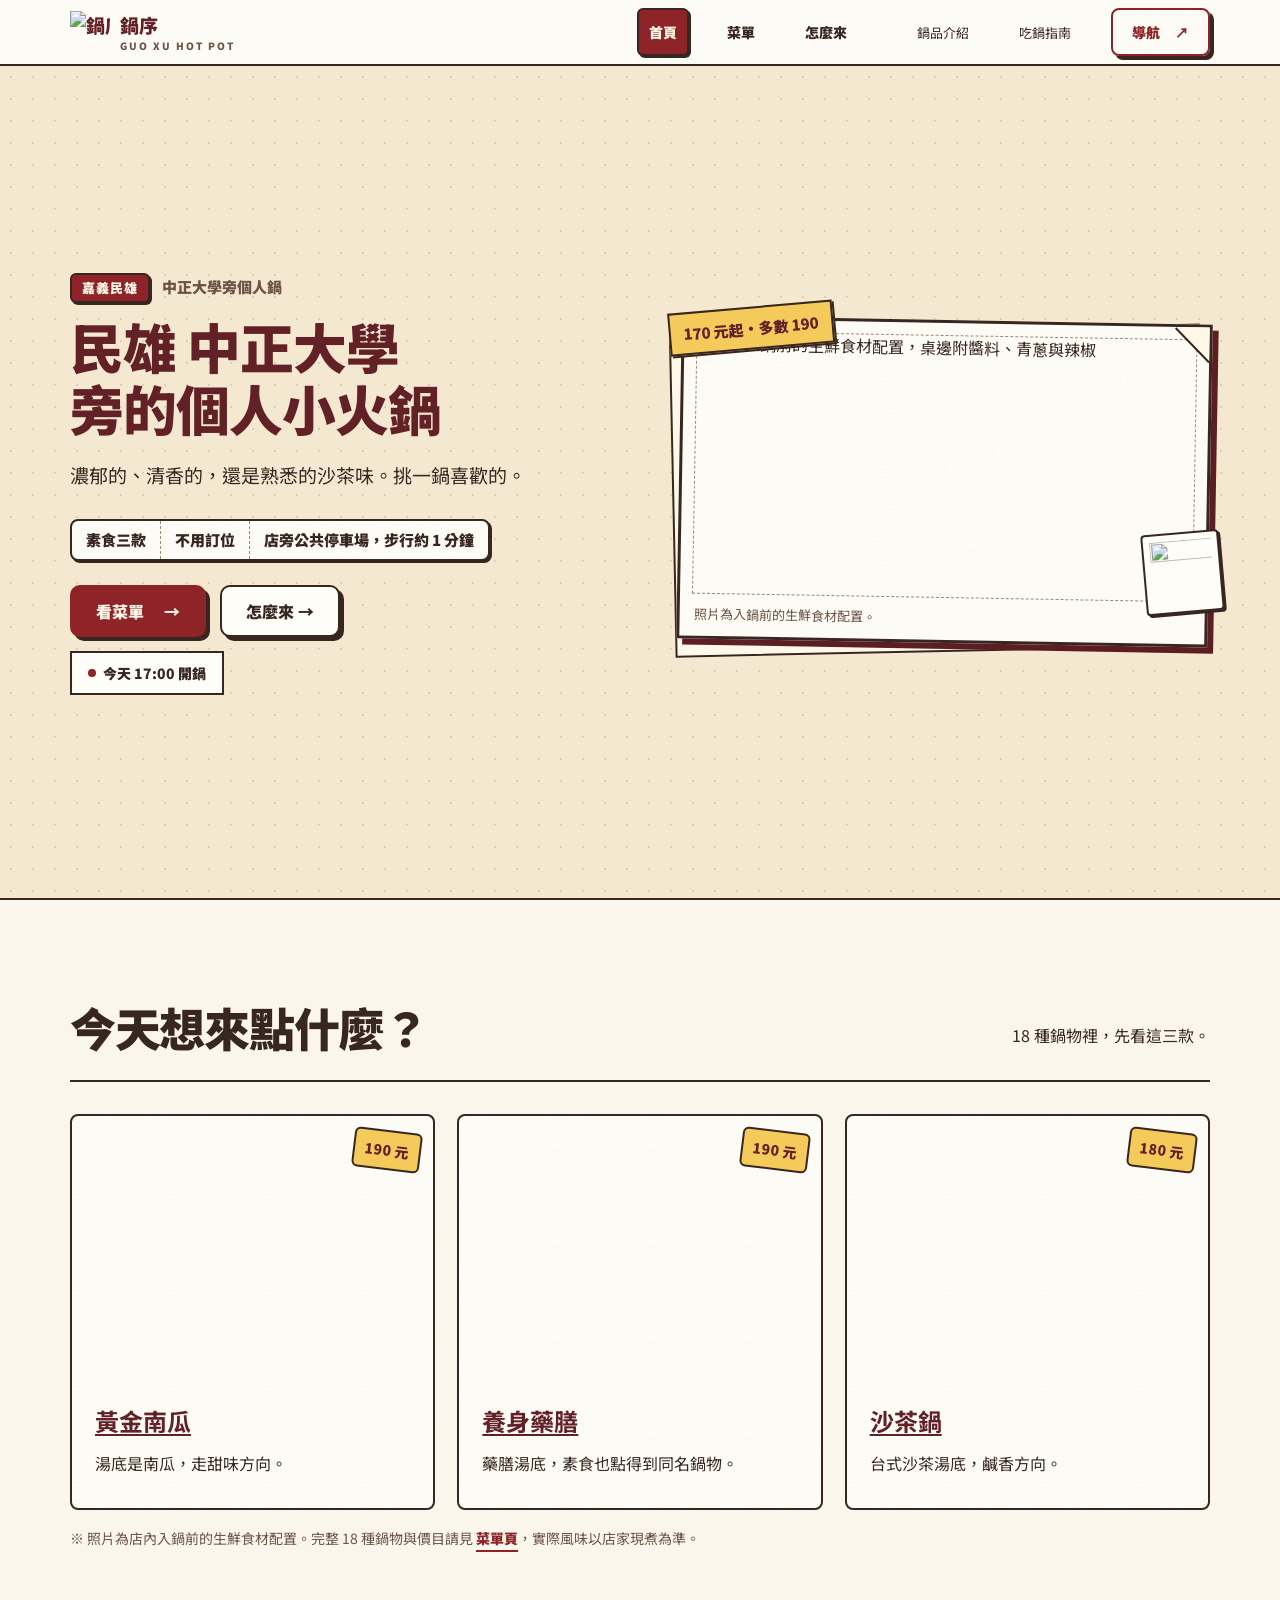
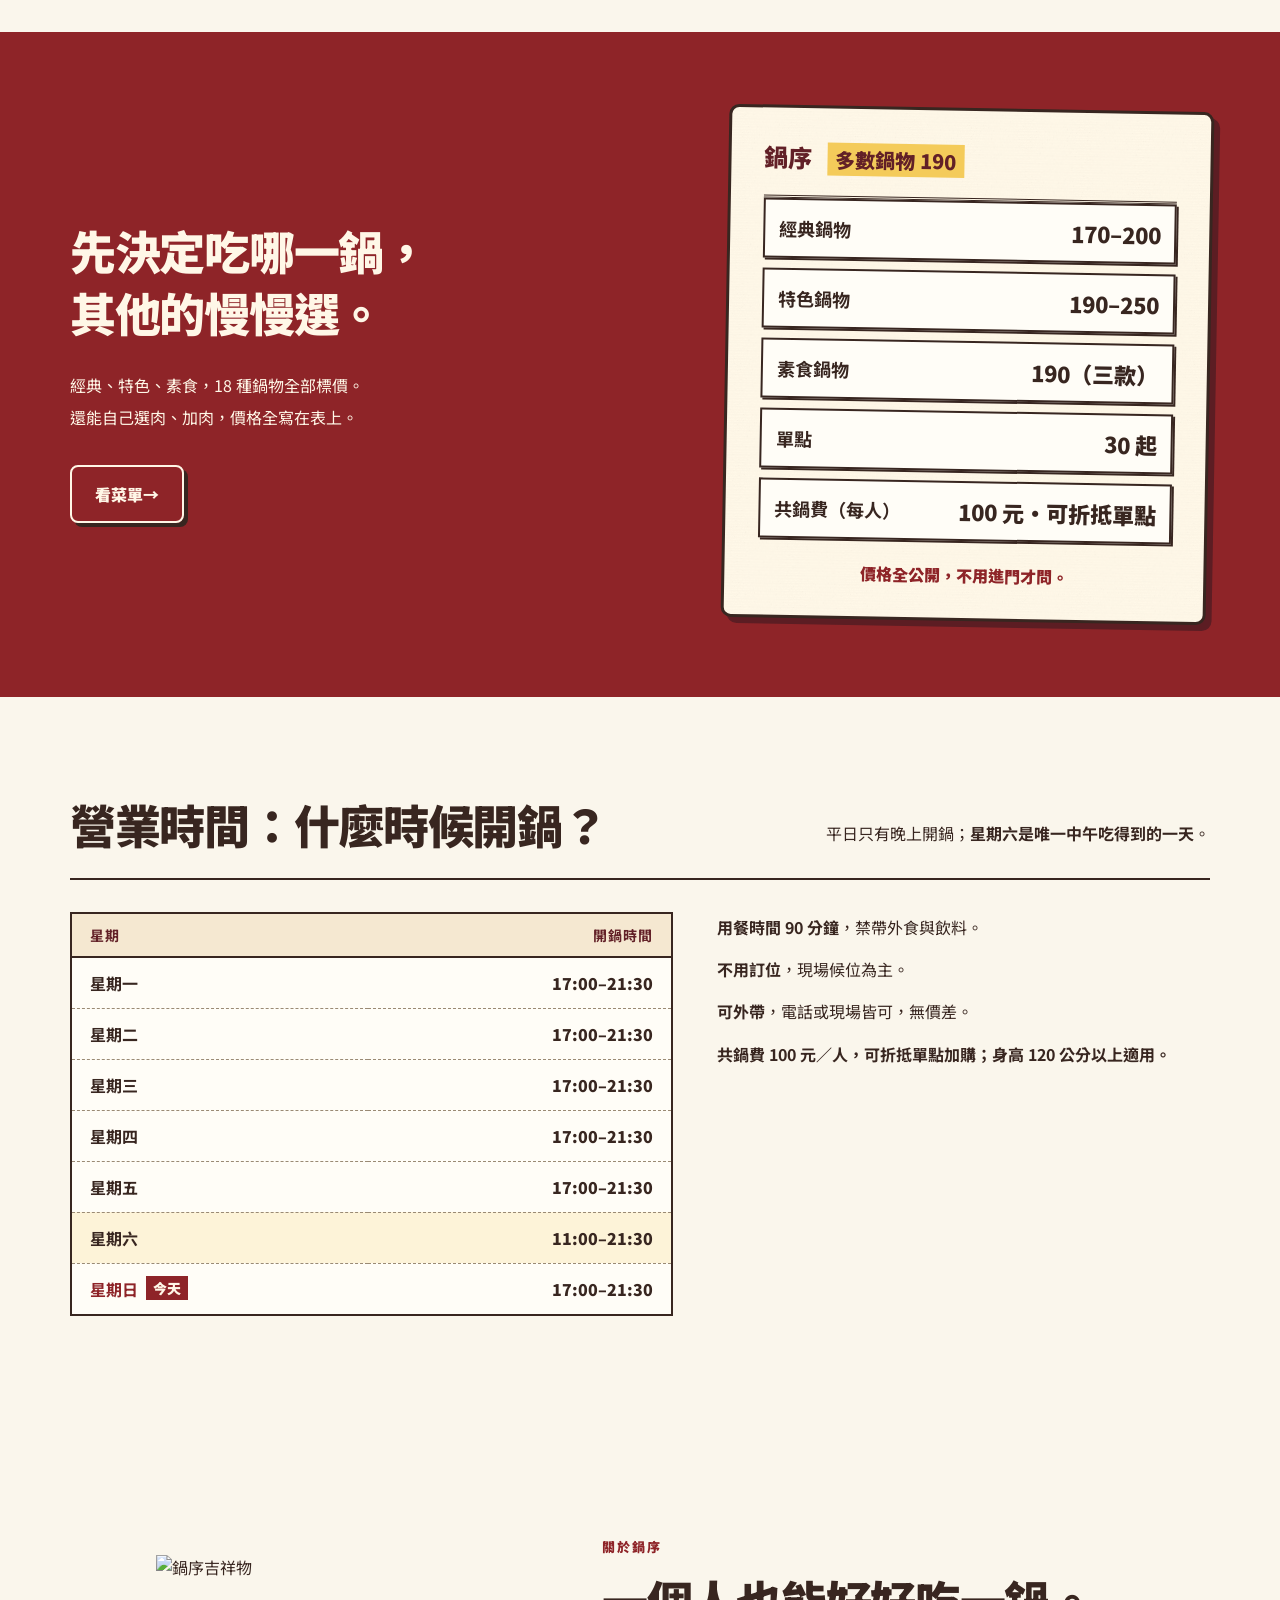
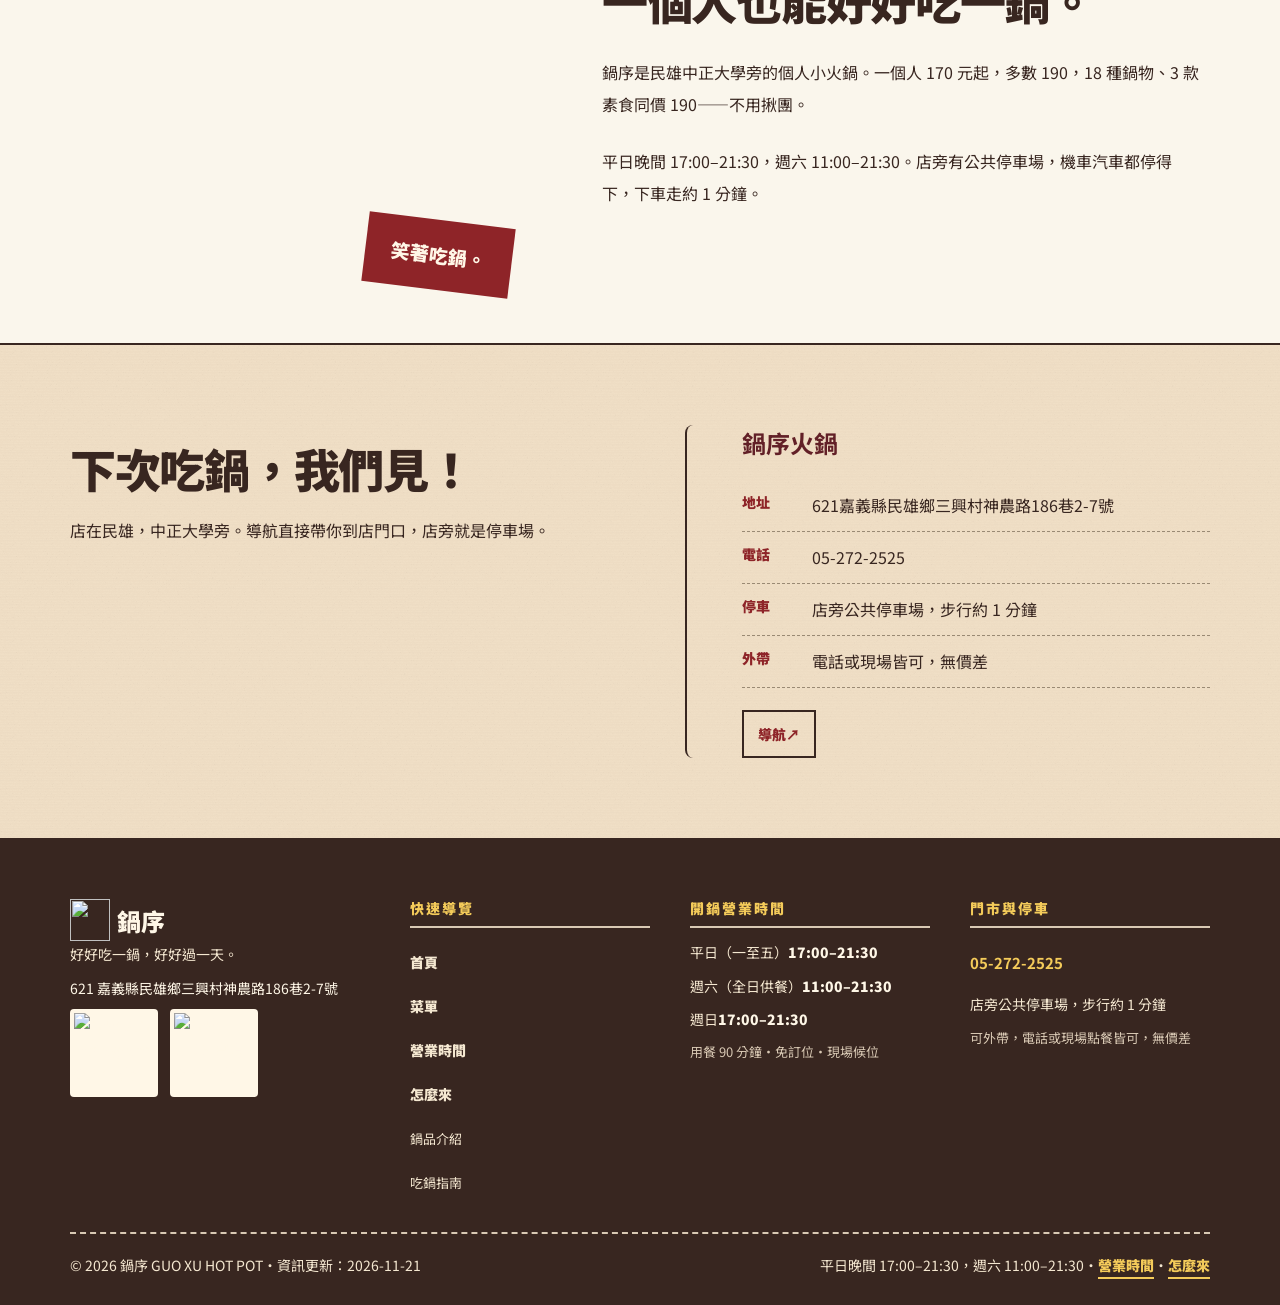
==== commit 51706430: "fix: index.html 共鍋費連結修正 + dateModified 同步 index.html: - 價目牌「共鍋費（每人）」列 href 由 menu.html#sides 改為 menu" ====
--- a/index.html
+++ b/index.html
@@ -60,7 +60,7 @@
   "menu": "https://2026xenia.github.io/guoxu-hotpot/menu.html",
   "sameAs": ["https://www.instagram.com/hot_pot_03_20/", "https://lin.ee/pNhpsoc"],
   "acceptsReservations": false,
-  "dateModified": "2026-11-21",
+  "dateModified": "2026-11-24",
   "openingHoursSpecification": [
     {
       "@type": "OpeningHoursSpecification",
@@ -179,7 +179,7 @@
       <a class="board-row" href="menu.html#featured"><span>特色鍋物</span><span>190–250</span></a>
       <a class="board-row" href="menu.html#veg"><span>素食鍋物</span><span>190（三款）</span></a>
       <a class="board-row" href="menu.html#sides"><span>單點</span><span>30 起</span></a>
-      <a class="board-row" href="menu.html#sides"><span>共鍋費（每人）</span><span>100 元・可折抵單點</span></a>
+      <a class="board-row" href="menu.html#rules"><span>共鍋費（每人）</span><span>100 元・可折抵單點</span></a>
       <div class="board-foot">價格全公開，不用進門才問。</div>
     </div>
   </div>
--- a/styles.css
+++ b/styles.css
@@ -1396,3 +1396,26 @@
     border-color:var(--ink);
   }
 }
+
+/* ============================================================
+   2026-11-24 追加二十一：hero 點紋在高對比偏好下關閉
+   追加八（:1137）的點紋 background-image 晚於 :947 的 prefers-contrast
+   規則、同特異性，會把「關閉」蓋回點紋；forced-colors 已由 :1202 補救。
+   只追加，不改上方既有規則
+   ============================================================ */
+@media (prefers-contrast: more){.hero{background-image:none}}
+
+/* ============================================================
+   2026-11-24 追加二十二：價目列互動改純垂直（全站最後一處水平位移）
+   :1043 仍是 translate(-1px,-1px)，X 軸會推開相鄰內容。
+   hover/focus 抬起 -1px、active 按下 +1px；陰影 2px 靜態 → 4px hover → 2px active。
+   reduced-motion 必須排在後面，否則 a.board-row:hover 特異性會蓋掉 :1065。
+   只追加，不改上方既有規則
+   ============================================================ */
+@media(hover:hover){
+  a.board-row:hover,a.board-row:focus-visible{transform:translateY(-1px);box-shadow:var(--shadow-2)}
+  a.board-row:active{transform:translateY(1px);box-shadow:var(--shadow-1)}
+}
+@media(prefers-reduced-motion:reduce){
+  a.board-row,a.board-row:hover,a.board-row:focus-visible,a.board-row:active{transform:none;transition:none}
+}
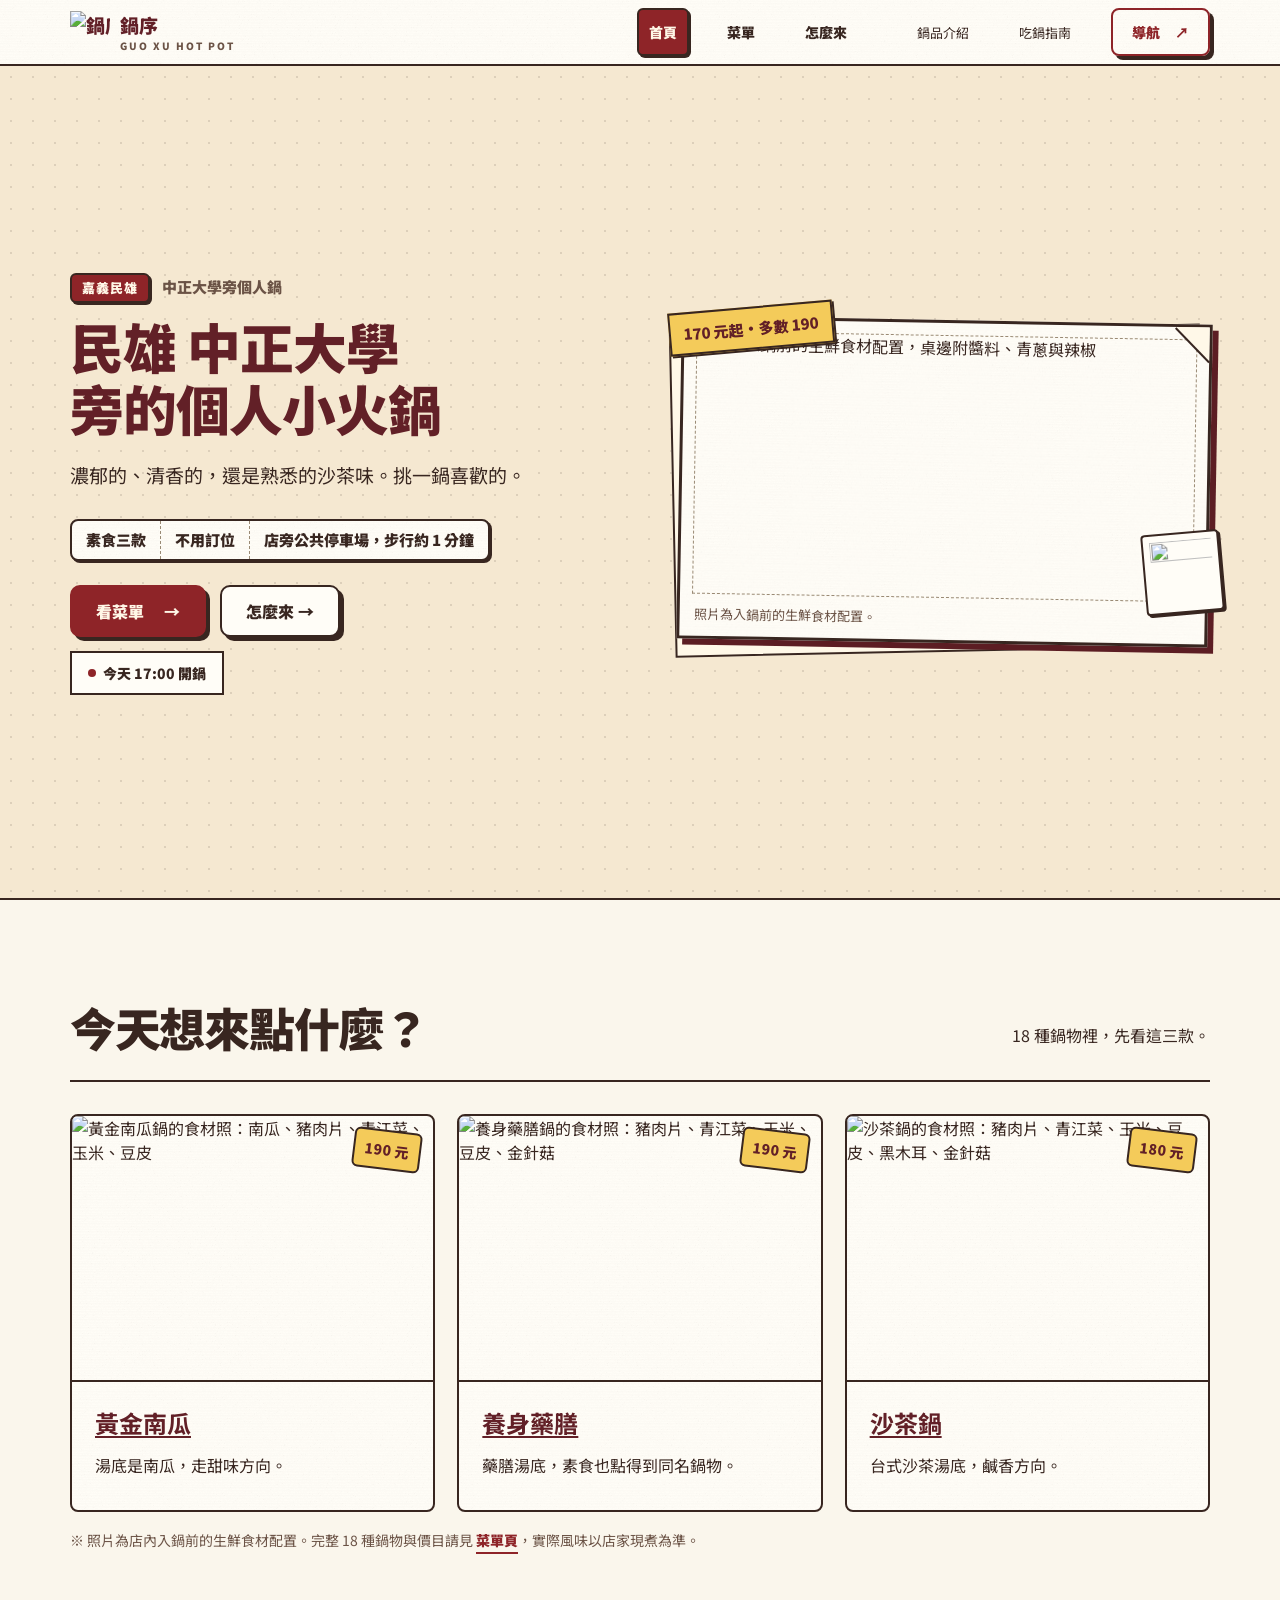
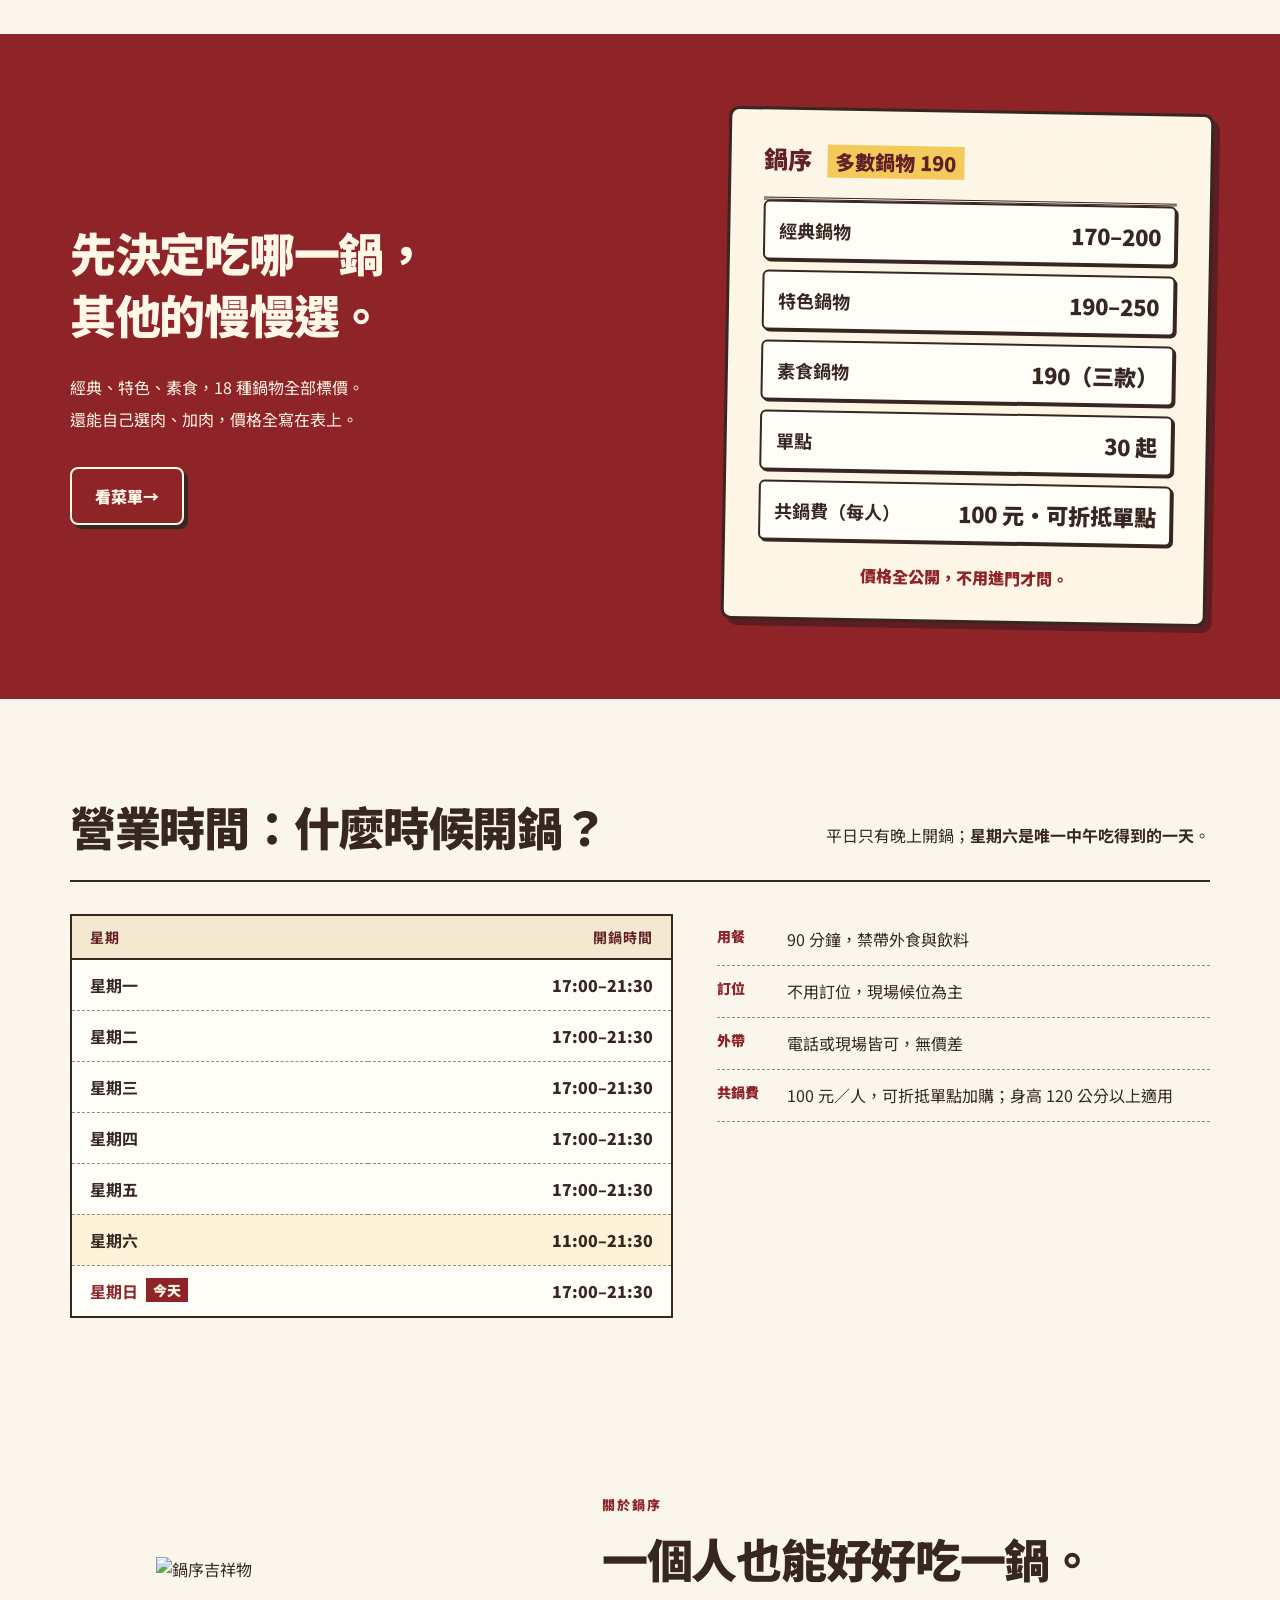
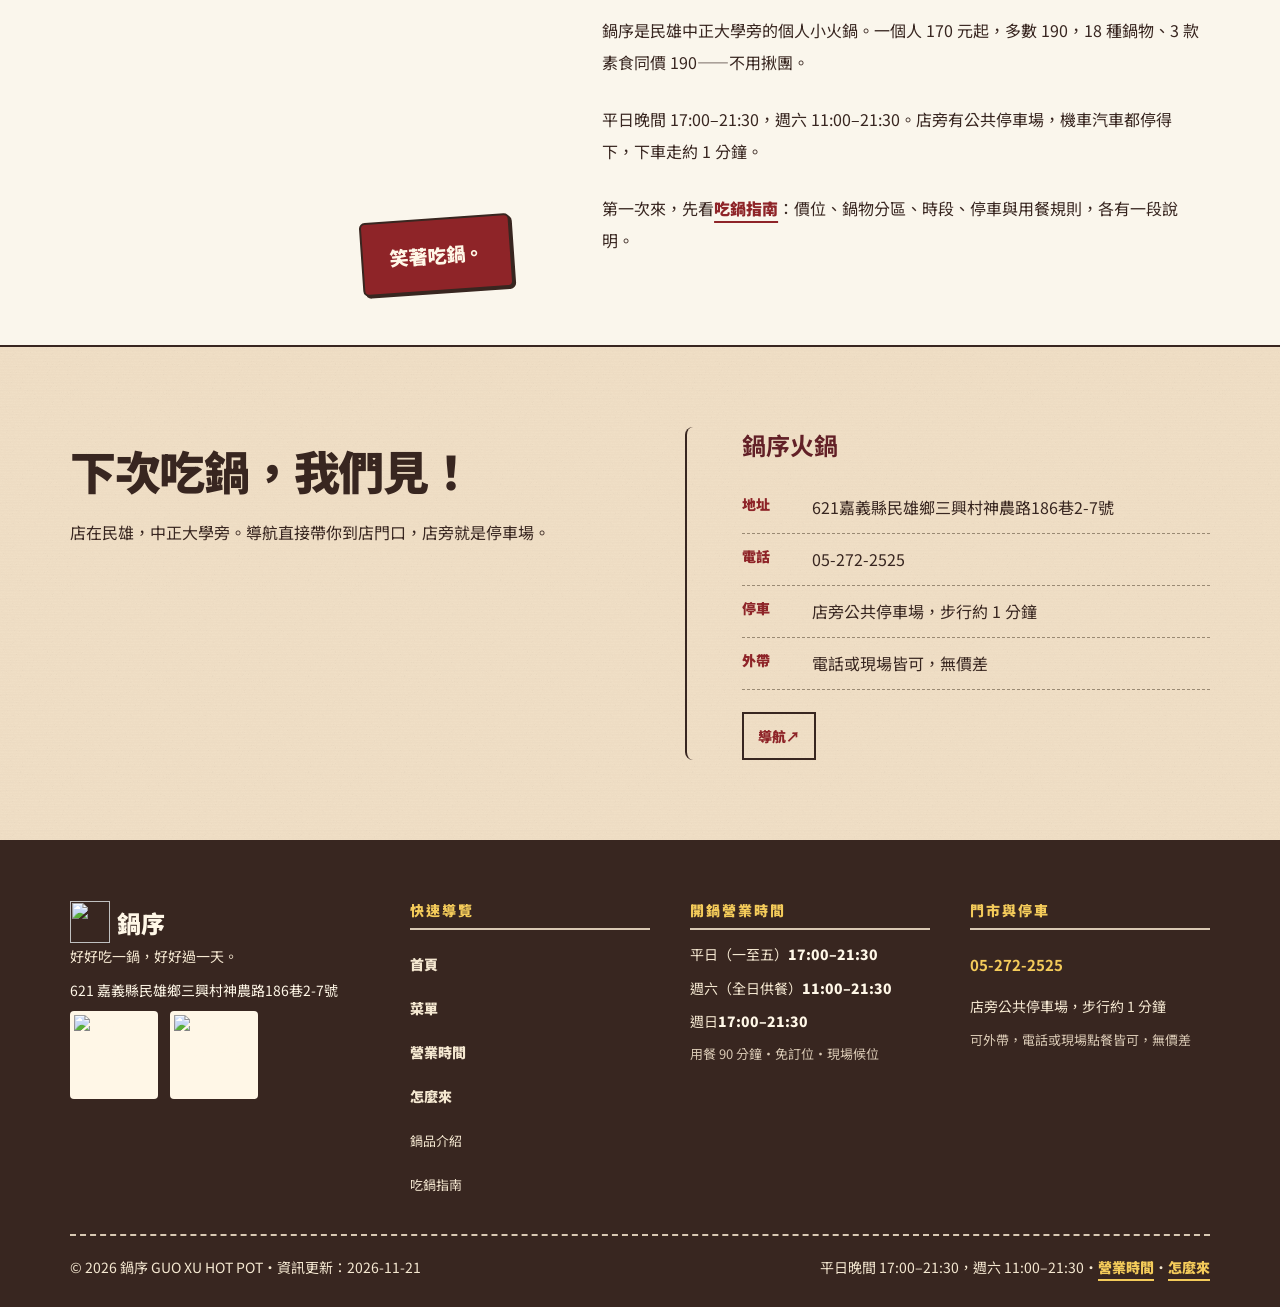
==== commit fafc9249: "style: 首頁圓角收邊、按壓回饋與營業資訊列 index.html: - 首屏吉祥物貼紙移除 loading="lazy"（首屏不該延遲；decoding/srcset/sizes/尺寸/空 al" ====
--- a/index.html
+++ b/index.html
@@ -135,7 +135,7 @@
         <img src="assets/og-image.jpg" width="1200" height="630" alt="三鍋入鍋前的生鮮食材配置，桌邊附醬料、青蔥與辣椒" fetchpriority="high" decoding="async">
       </picture>
       <span class="hero-photo__price">170 元起・多數 190</span>
-      <img class="hero-photo__mascot" src="assets/mascot-hero-148.png" srcset="assets/mascot-hero-74.png 74w, assets/mascot-hero-148.png 148w" sizes="78px" width="74" height="77" alt="" loading="lazy" decoding="async">
+      <img class="hero-photo__mascot" src="assets/mascot-hero-148.png" srcset="assets/mascot-hero-74.png 74w, assets/mascot-hero-148.png 148w" sizes="78px" width="74" height="77" alt="" decoding="async">
       <figcaption>照片為入鍋前的生鮮食材配置。</figcaption>
     </figure>
     </div>
@@ -205,12 +205,12 @@
           <tr data-day="0"><th scope="row">星期日</th><td>17:00–21:30</td></tr>
         </tbody>
       </table>
-      <div class="hours-note">
-        <p><strong>用餐時間 90 分鐘</strong>，禁帶外食與飲料。</p>
-        <p><strong>不用訂位</strong>，現場候位為主。</p>
-        <p><strong>可外帶</strong>，電話或現場皆可，無價差。</p>
-        <p><strong>共鍋費 100 元／人，可折抵單點加購；身高 120 公分以上適用。</strong></p>
-      </div>
+      <dl class="info-rows hours-note">
+        <div><dt>用餐</dt><dd>90 分鐘，禁帶外食與飲料</dd></div>
+        <div><dt>訂位</dt><dd>不用訂位，現場候位為主</dd></div>
+        <div><dt>外帶</dt><dd>電話或現場皆可，無價差</dd></div>
+        <div><dt>共鍋費</dt><dd>100 元／人，可折抵單點加購；身高 120 公分以上適用</dd></div>
+      </dl>
     </div>
   </div>
 </section>
@@ -229,6 +229,7 @@
       <h2>一個人也能好好吃一鍋。</h2>
       <p>鍋序是民雄中正大學旁的個人小火鍋。一個人 170 元起，多數 190，18 種鍋物、3 款素食同價 190——不用揪團。</p>
       <p>平日晚間 17:00–21:30，週六 11:00–21:30。店旁有公共停車場，機車汽車都停得下，下車走約 1 分鐘。</p>
+      <p>第一次來，先看<a class="ink-link" href="guide.html">吃鍋指南</a>：價位、鍋物分區、時段、停車與用餐規則，各有一段說明。</p>
     </div>
   </div>
 </section>
--- a/styles.css
+++ b/styles.css
@@ -1419,3 +1419,93 @@
 @media(prefers-reduced-motion:reduce){
   a.board-row,a.board-row:hover,a.board-row:focus-visible,a.board-row:active{transform:none;transition:none}
 }
+
+/* ============================================================
+   2026-11-24 追加二十三：首頁鍋物卡整卡可點（單一 tab stop、整卡焦點）
+   ============================================================ */
+/* h3 a 的 ::after 覆蓋整張 .pot-item（picture+text），照片、價格、空白處都屬於連結 */
+.pot-item h3 a::after{
+  content:"";position:absolute;inset:0;z-index:1
+}
+/* .pot-picture{overflow:hidden} 攔住絕對定位；容器放寬 */
+.pot-item{overflow:visible}
+/* 圓角標籤 z-index:2 會攔住點擊，pointer-events 穿透 */
+.circle-label{pointer-events:none}
+/* 全域 a:focus-visible 的雙重紅框（鍋名 + 整卡）：關掉鍋名，改由整卡 focus-within 畫 */
+.pot-item h3 a:focus-visible{outline:none}
+.pot-item:focus-within{outline:3px solid var(--red);outline-offset:2px}
+/* forced-colors 下焦點仍可見 */
+@media(forced-colors:active){
+  .pot-item:focus-within{outline-color:CanvasText}
+}
+
+/* ============================================================
+   2026-11-24 追加二十四：Hero reflow（事實帶可換行、CTA 可 wrap）
+   ============================================================ */
+
+/* 事實帶 li：允許換行，避免 overflow:hidden 裁切長文字
+   正常寬度維持 inline 並排；空間不足才換行 */
+.hero-facts li{
+  white-space:normal;
+  min-width:0;
+  overflow-wrap:anywhere;
+}
+/* 外殼 max-width 防止撐開父容器造成水平捻動 */
+.hero-facts{ max-width:100% }
+
+/* CTA 列：允許換成兩行，不超出 Hero、不裁字 */
+.hero .hero-links{ flex-wrap:wrap }
+.hero .hero-links > *{ max-width:100% }
+
+/* ============================================================
+   2026-11-24 追加二十五：卡片圓角收邊、按壓回饋、清單與頁尾互動
+   ============================================================ */
+
+/* 1) 首頁鍋卡照片：上兩角隨卡片圓角，補 2px 墨棕分隔線 */
+.pot-picture.pot-picture--photo{
+  border-start-start-radius:calc(var(--radius-md) - 2px);
+  border-start-end-radius:calc(var(--radius-md) - 2px);
+  border-block-end:2px solid var(--ink);
+}
+
+/* 2) 鍋卡按壓回饋（只動 Y 軸）*/
+.pot-item:active{
+  transform:translateY(1px);
+  box-shadow:var(--shadow-2);
+}
+@media(prefers-reduced-motion:reduce){
+  .pot-item:active{transform:none}
+}
+
+/* 3) 首頁價目列 `.board-row`：圓角與窄版韌性 */
+.board-row{
+  border-radius:var(--radius-sm);
+  flex-wrap:wrap;
+  gap:2px 12px;
+}
+.board-row span:first-child{min-width:0}
+
+/* 4) 深色頁尾 QR：hover／focus 回饋（只動 Y 軸）*/
+@media(hover:hover){
+  footer.footer--deep .footer-social>a{transition:transform .14s cubic-bezier(.4,0,.2,1)}
+  footer.footer--deep .footer-social>a:hover{transform:translateY(-2px)}
+  footer.footer--deep .footer-social>a:active{transform:translateY(1px)}
+}
+@media(prefers-reduced-motion:reduce){
+  footer.footer--deep .footer-social>a,
+  footer.footer--deep .footer-social>a:hover,
+  footer.footer--deep .footer-social>a:active{transition:none;transform:none}
+}
+
+/* 5) `#about` 手寫字條 `.handwriting` 回歸貼紙語言 */
+.handwriting{
+  transform:rotate(-4deg);
+  border:2px solid var(--ink);
+  border-radius:var(--radius-sm);
+  box-shadow:var(--shadow-1);
+}
+
+/* ============================================================
+   2026-11-24 追加二十六：#hours 資訊列與表格頂端對齊
+   ============================================================ */
+#hours .info-rows{margin-top:0}
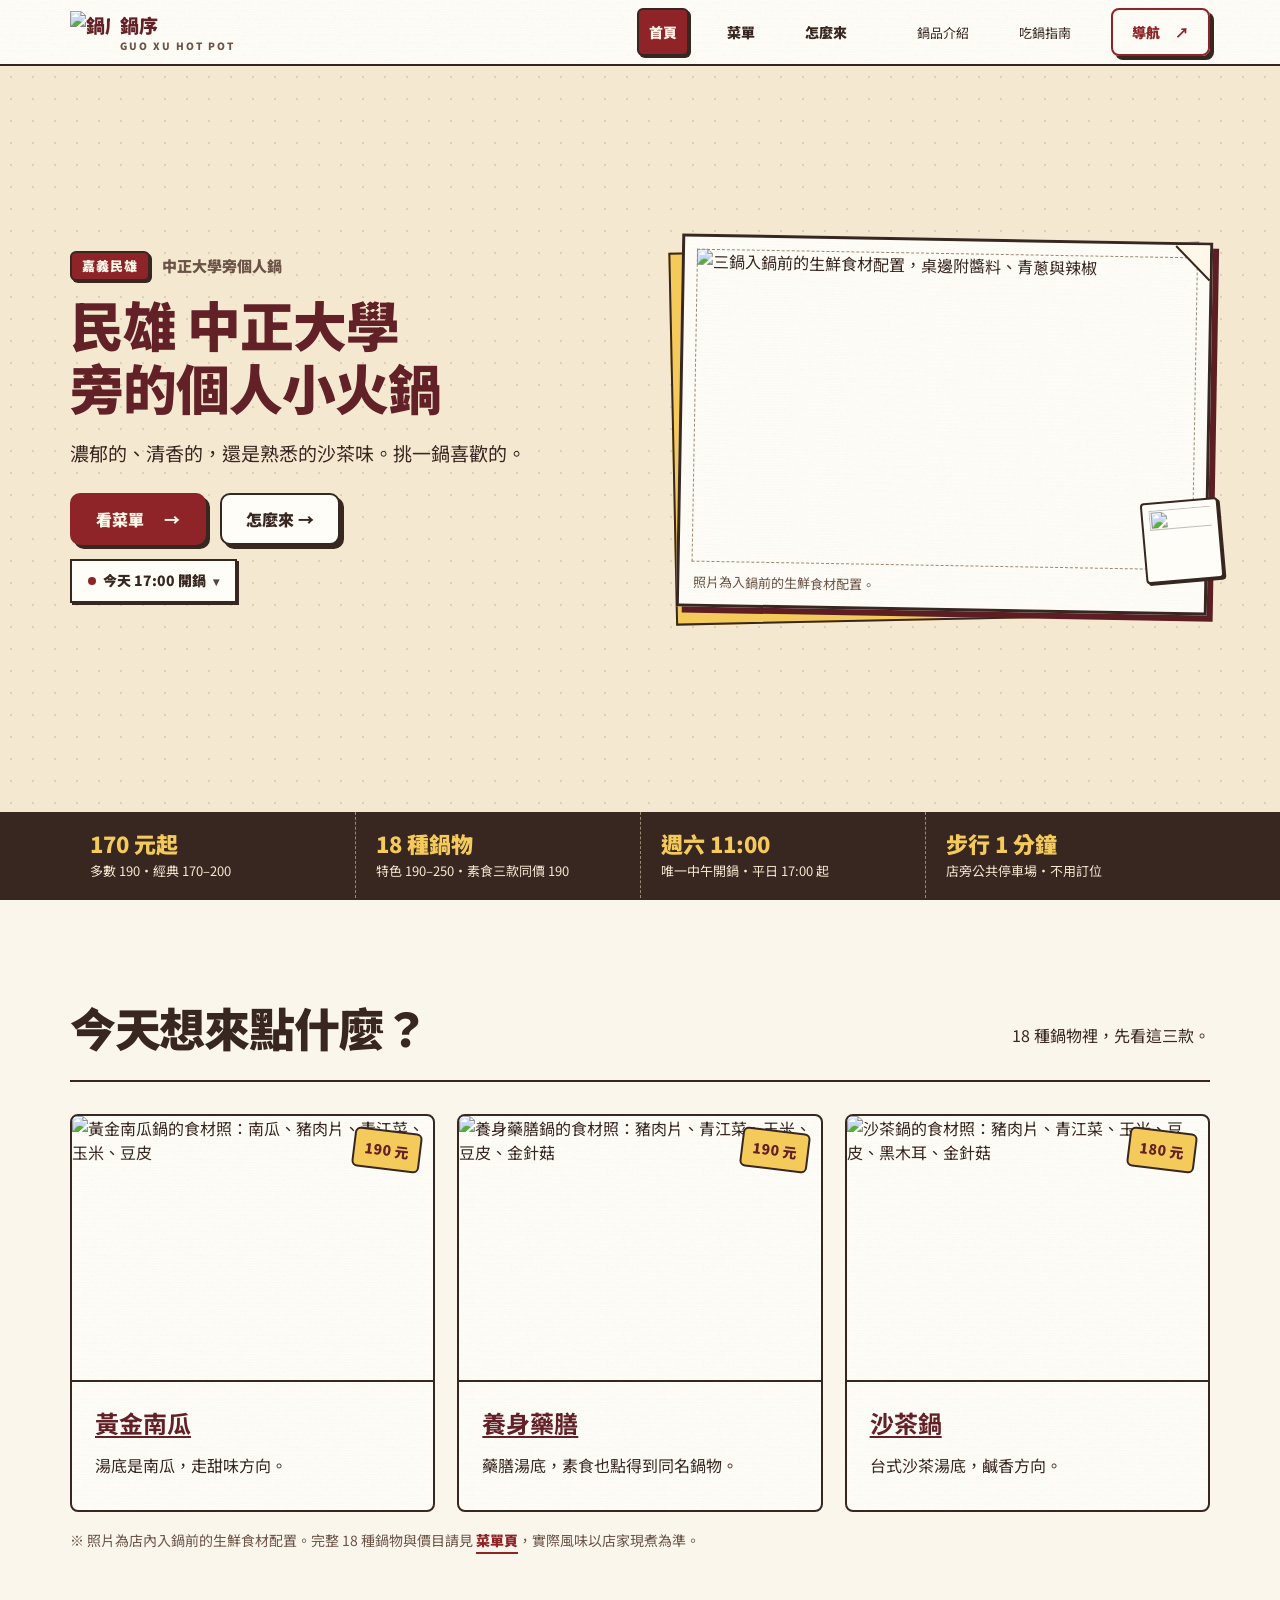
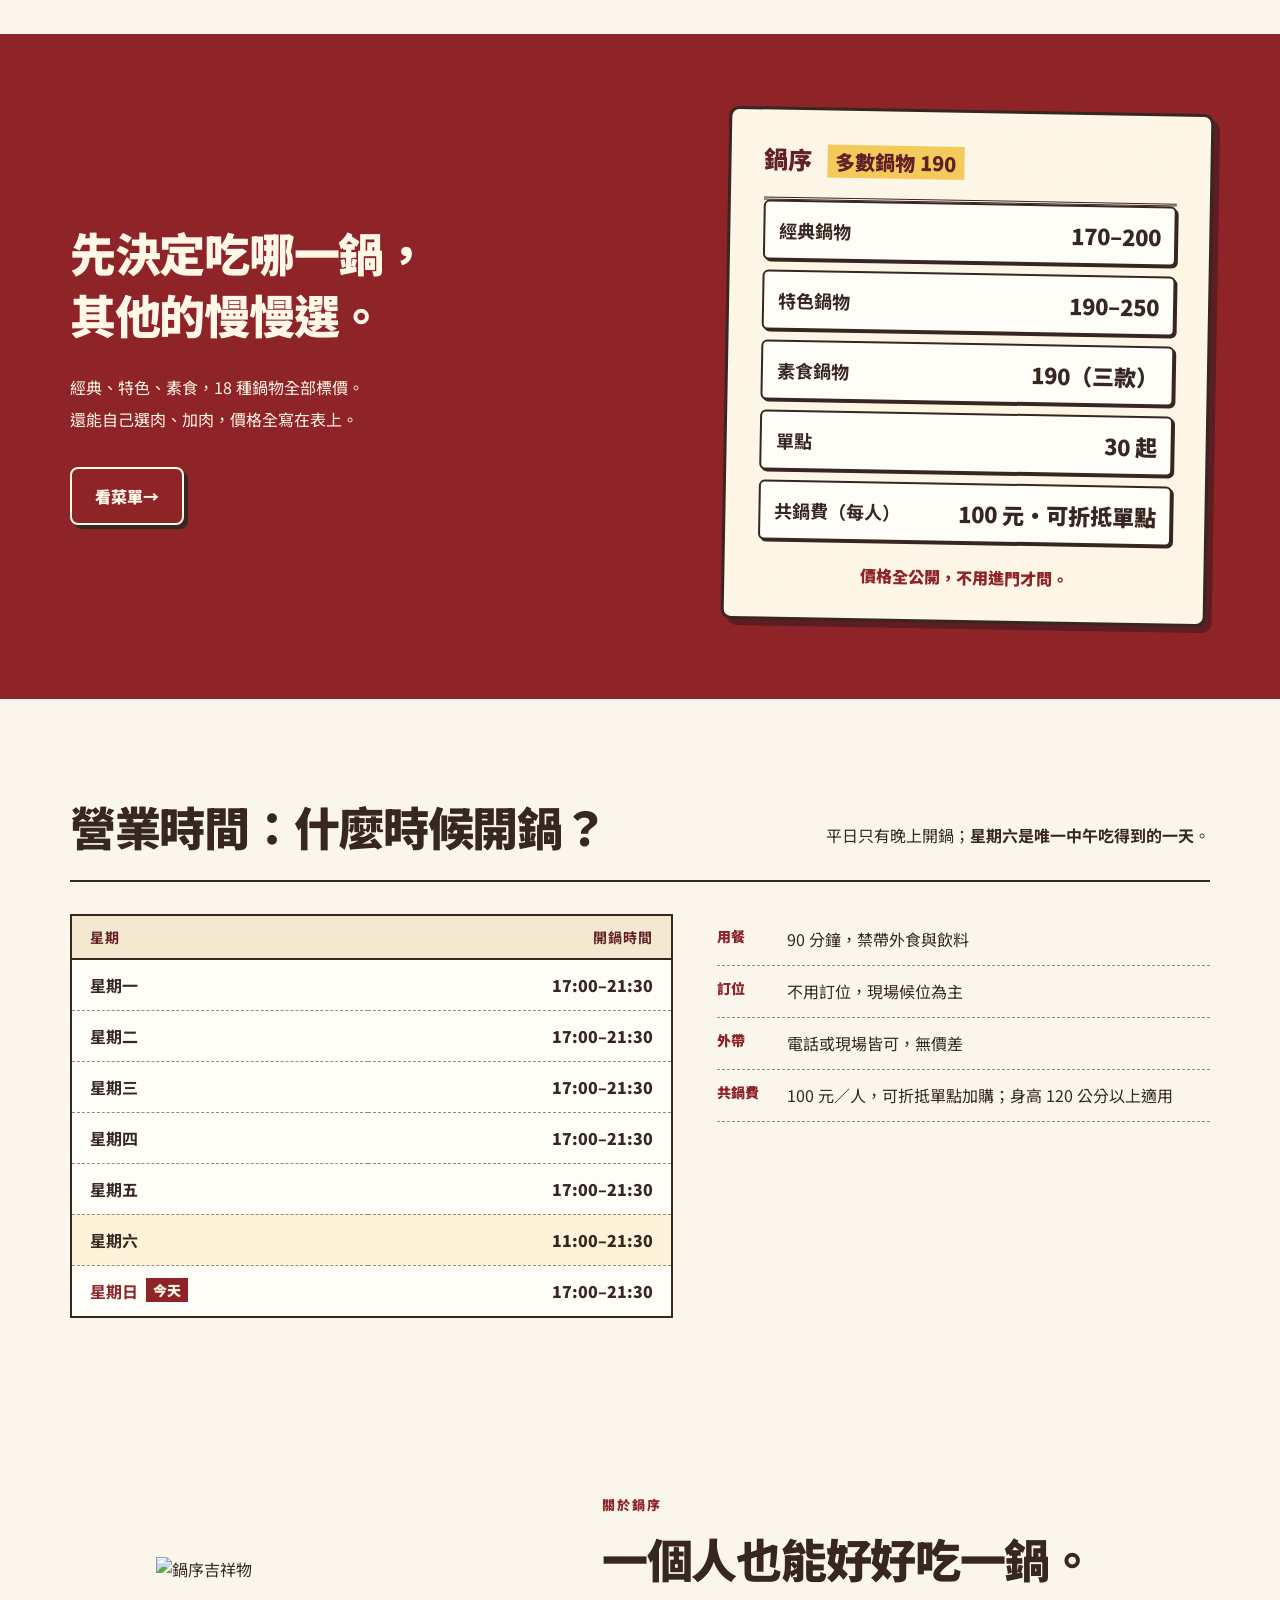
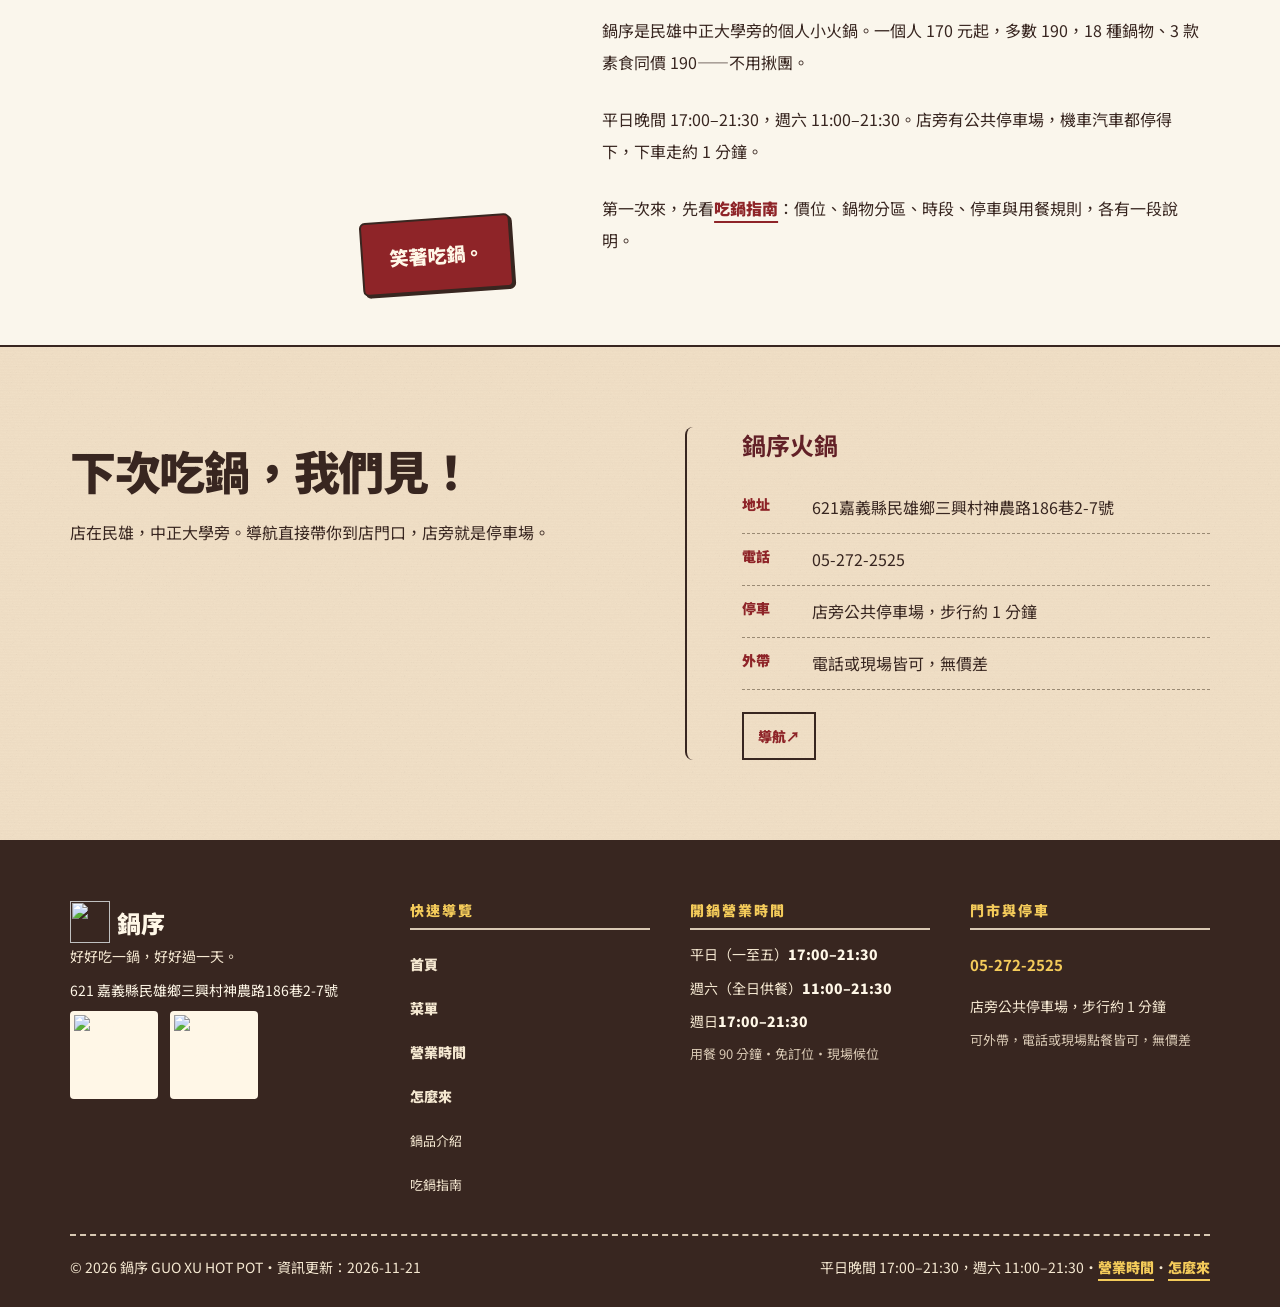
==== commit 81d28316: "style: 首頁改海報式首屏，底部四格資訊帶 index.html: - h1 維持原文字，不加片語強調（<mark> 已移除） - 移除左欄事實帶 ul.hero-facts 與照片左上價標 sp" ====
--- a/index.html
+++ b/index.html
@@ -118,27 +118,29 @@
       <p class="hero-tag-lead"><span class="hero-subbadge">嘉義民雄</span><span class="hero-subtext">中正大學旁個人鍋</span></p>
       <h1>民雄 中正大學旁的個人小火鍋</h1>
       <p>濃郁的、清香的，還是熟悉的沙茶味。挑一鍋喜歡的。</p>
-      <ul class="hero-facts">
-        <li>素食三款</li>
-        <li>不用訂位</li>
-        <li>店旁公共停車場，步行約 1 分鐘</li>
-      </ul>
       <div class="hero-links">
         <a class="main-btn" href="menu.html">看菜單 <span aria-hidden="true">→</span></a>
         <a class="text-link" href="visit.html">怎麼來 →</a>
       </div>
-      <a class="open-now open-now--head open-now--hero" href="#hours"><span class="dot" aria-hidden="true"></span><span class="open-now-text" role="status" aria-atomic="true">平日晚間 17:00–21:30，週六 11:00–21:30</span><span class="sr-only">，看完整營業時間</span></a>
+      <a class="open-now open-now--head open-now--hero" href="#hours"><span class="dot" aria-hidden="true"></span><span class="open-now-text" role="status" aria-atomic="true">平日晚間 17:00–21:30，週六 11:00–21:30</span><span class="open-now__arrow" aria-hidden="true">▾</span><span class="sr-only">，看完整營業時間</span></a>
     </div>
     <div class="hero-media">
     <figure class="hero-photo">
       <picture>
         <img src="assets/og-image.jpg" width="1200" height="630" alt="三鍋入鍋前的生鮮食材配置，桌邊附醬料、青蔥與辣椒" fetchpriority="high" decoding="async">
       </picture>
-      <span class="hero-photo__price">170 元起・多數 190</span>
       <img class="hero-photo__mascot" src="assets/mascot-hero-148.png" srcset="assets/mascot-hero-74.png 74w, assets/mascot-hero-148.png 148w" sizes="78px" width="74" height="77" alt="" decoding="async">
       <figcaption>照片為入鍋前的生鮮食材配置。</figcaption>
     </figure>
     </div>
+  </div>
+  <div class="hero-ribbon">
+    <ul class="container hero-ribbon__list">
+      <li><strong>170 元起</strong><span>多數 190・經典 170–200</span></li>
+      <li><strong>18 種鍋物</strong><span>特色 190–250・素食三款同價 190</span></li>
+      <li><strong>週六 11:00</strong><span>唯一中午開鍋・平日 17:00 起</span></li>
+      <li><strong>步行 1 分鐘</strong><span>店旁公共停車場・不用訂位</span></li>
+    </ul>
   </div>
 </section>
 
--- a/styles.css
+++ b/styles.css
@@ -855,6 +855,7 @@
    單條紙白盒，項間 1px --dash 虛線分隔，無獨立 chip
    桌機：3 款項並排，手機：雙欄第 3 項跨欄帶底虛線
    ============================================================ */
+/* 2026-11-24 登記：此為死規則，index.html 已無 .hero-facts 元素（2026-11-24 改由 .hero-ribbon 承接）；以下各處 .hero-facts 規則僅存史錄，勿引用、勿以此為例 */
 
 /* 桌機：單條紙白事實帶、項目排列與間距 */
 .hero h1{margin-bottom:12px}
@@ -1509,3 +1510,95 @@
    2026-11-24 追加二十六：#hours 資訊列與表格頂端對齊
    ============================================================ */
 #hours .info-rows{margin-top:0}
+
+/* ============================================================
+   2026-11-24 追加二十七：首頁海報式首屏（底部四格資訊帶）
+   1) 拆掉 .hero 的 860px 上限，首屏撐滿視窗、帶子貼底
+   2) 開鍋晶片恢復靜態硬陰影
+   3) 右欄疊紙換芥末黃、照片改 16:10
+   4) .hero-facts 與 .hero-photo__price 已從 HTML 移除，本檔舊規則留待除役
+   只追加，不改上方既有規則
+   ============================================================ */
+
+/* 1) 首屏撐滿視窗 */
+.hero{
+  min-height:calc(100svh - var(--header-h) - 2px);
+  justify-content:flex-start;
+}
+.hero-content{flex:1 0 auto}
+
+/* 2) 開鍋晶片：恢復靜態硬陰影＋下拉暗示 */
+.hero .open-now--hero{box-shadow:var(--shadow-1)}
+.hero .open-now--hero:hover,
+.hero .open-now--hero:focus-visible{box-shadow:var(--shadow-2)}
+.hero .open-now--hero:active{box-shadow:none}
+.open-now__arrow{font-size:12px;line-height:1;opacity:.85}
+
+/* 3) 右欄：左上疊紙換芥末黃、照片改 16:10（裁剪由 object-fit 吸收） */
+.hero-media::before{background:var(--yellow)}
+.hero .hero-photo picture img{
+  aspect-ratio:16/10;
+  object-fit:cover;
+}
+
+/* 4) 底部滿版四格資訊帶 */
+.hero-ribbon{
+  background:var(--ink);
+  color:var(--on-red);
+  margin-top:28px;
+}
+.hero-ribbon__list{
+  list-style:none;
+  padding:0;
+  display:grid;
+  grid-template-columns:repeat(4,1fr);
+}
+.hero-ribbon__list li{
+  padding:18px 20px;
+  display:flex;
+  flex-direction:column;
+  gap:4px;
+}
+.hero-ribbon__list li+li{border-inline-start:1px dashed var(--dash)}
+.hero-ribbon__list strong{
+  font-size:22px;
+  font-weight:900;
+  line-height:1.2;
+  color:var(--yellow);
+  font-variant-numeric:tabular-nums;
+}
+.hero-ribbon__list span{
+  font-size:13px;
+  line-height:1.5;
+  color:var(--sand);
+}
+
+/* 5) 平板：不再強制撐高，帶子改 2×2 */
+@media(max-width:920px){
+  .hero{min-height:auto}
+  .hero-left{padding:24px 0 28px}
+  .hero-ribbon{margin-top:20px}
+  .hero-ribbon__list{grid-template-columns:repeat(2,1fr)}
+  .hero-ribbon__list li{padding:14px 16px}
+  .hero-ribbon__list li:nth-child(3){border-inline-start:0}
+  .hero-ribbon__list li:nth-child(n+3){border-block-start:1px dashed var(--dash)}
+}
+
+/* 6) 手機：照片滿版出血、圖說內距回正、帶子與照片無縫 */
+@media(max-width:680px){
+  .hero-left{padding:22px 0 24px}
+  .hero .hero-photo{padding:0;margin:0 -22px}
+  .hero-photo figcaption{padding:12px 22px 14px}
+  .hero-ribbon{margin-top:0}
+  .hero-ribbon__list{width:100%}
+  .hero-ribbon__list li{padding:13px 16px}
+  .hero-ribbon__list strong{font-size:19px}
+}
+
+/* 7) 強制色彩模式：虛線改實線 */
+@media(forced-colors:active){
+  .hero-ribbon__list li+li{border-inline-start:1px solid CanvasText}
+}
+@media(forced-colors:active) and (max-width:920px){
+  .hero-ribbon__list li:nth-child(n+3){border-block-start:1px solid CanvasText}
+}
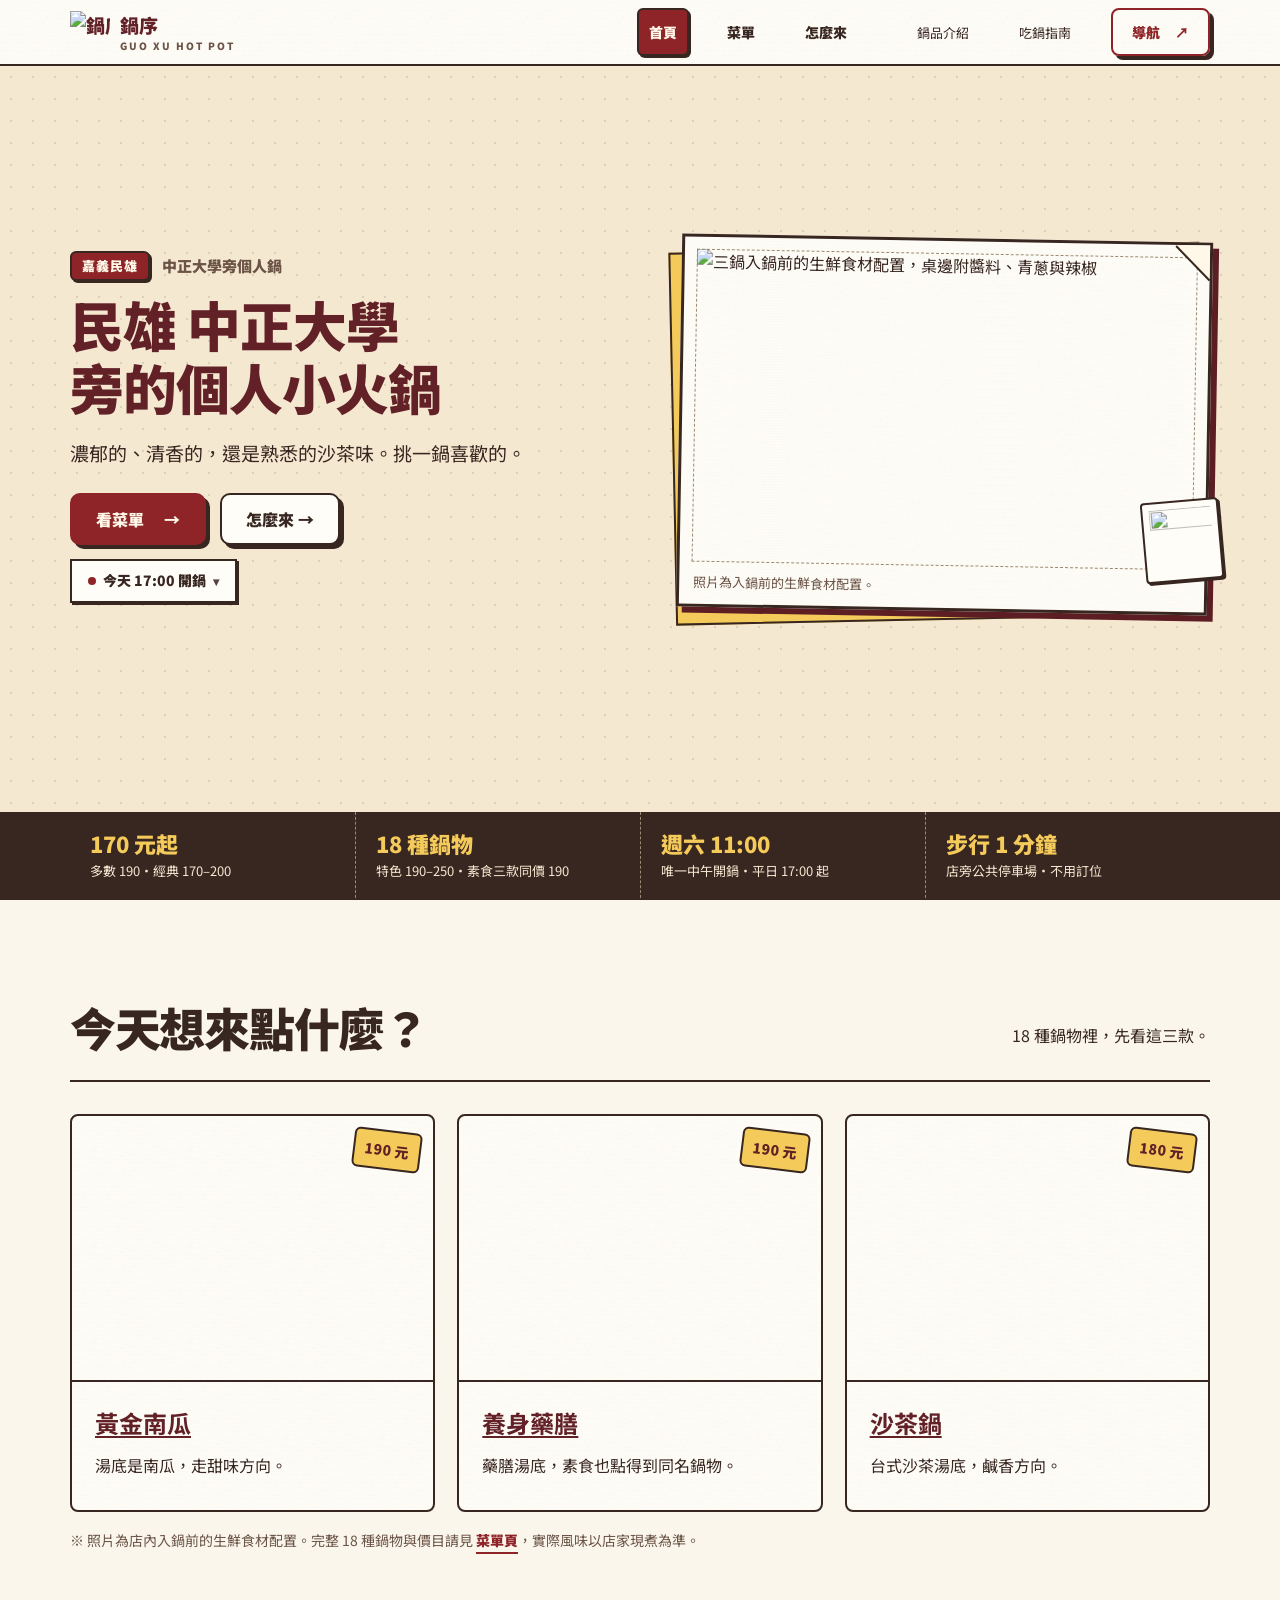
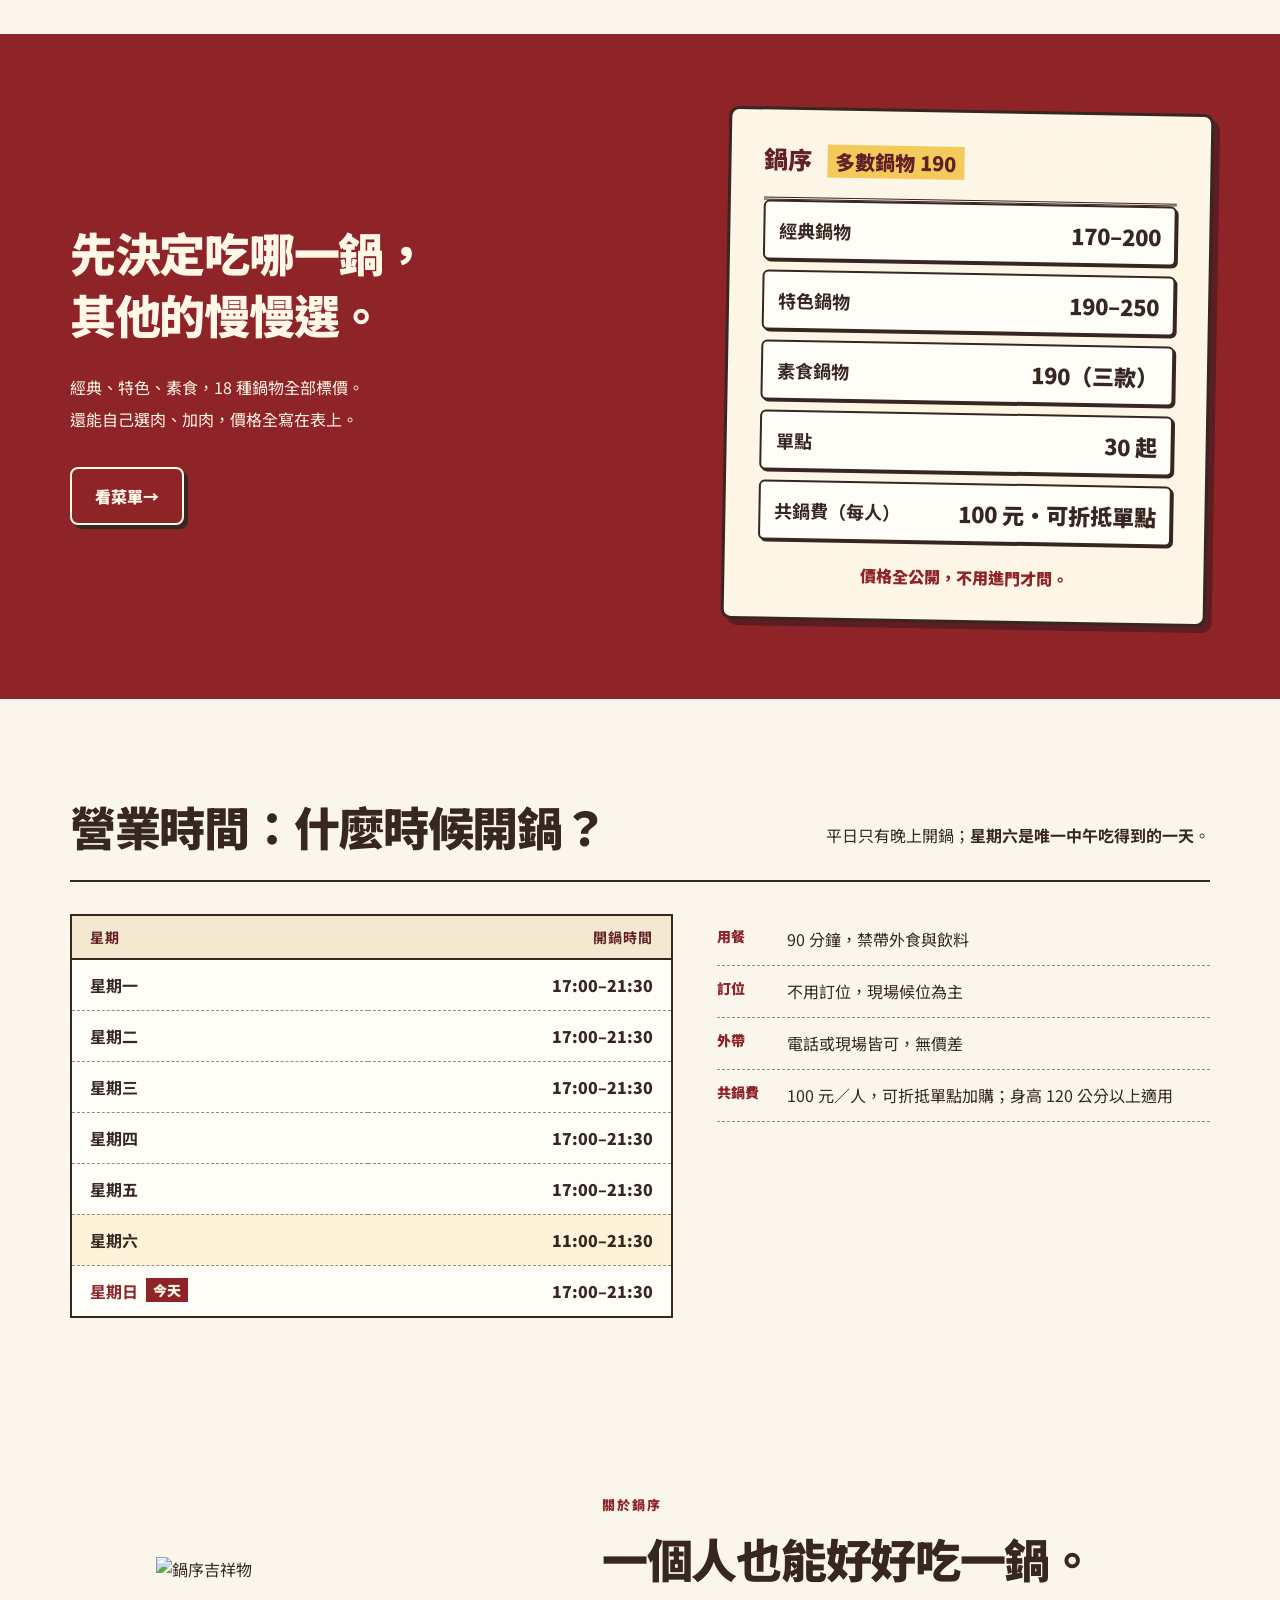
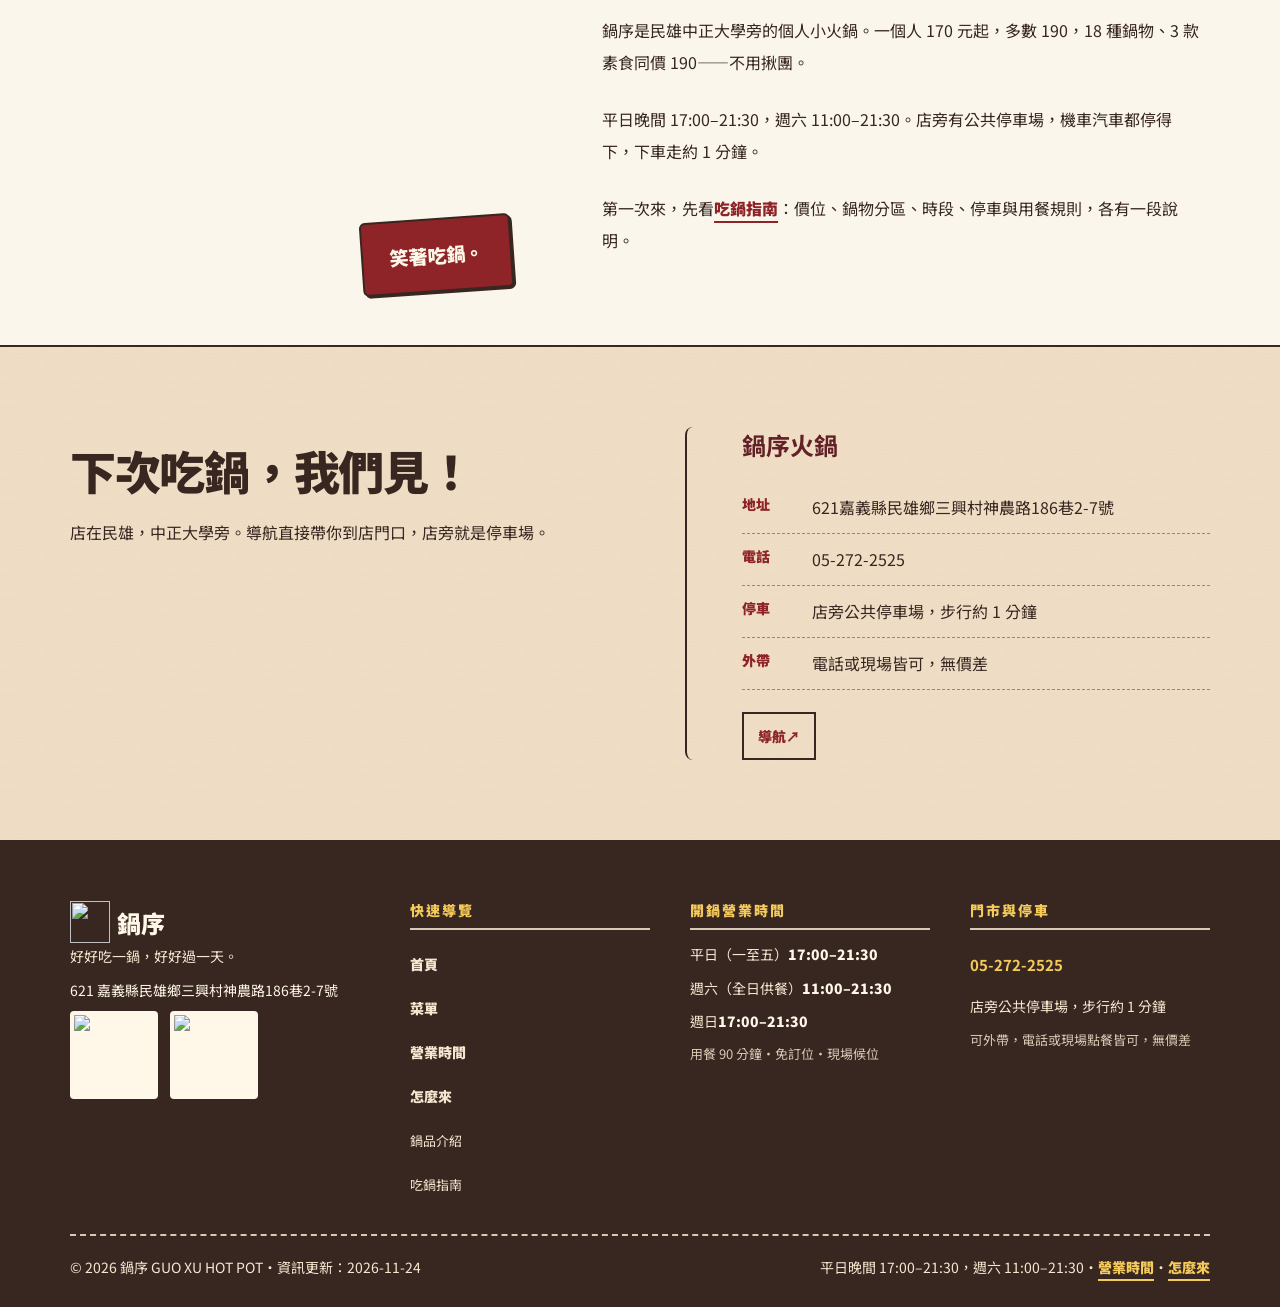
==== commit 521d9122: "merge: 合併 首頁Hero更改（海報式首屏）進 main 解決 6 檔案衝突：footer 取深色四欄、日期統一 2026-11-24、網址取 guoxuhotpot.github.io" ====
--- a/index.html
+++ b/index.html
@@ -4,17 +4,25 @@
 <meta charset="utf-8">
 <meta name="viewport" content="width=device-width,initial-scale=1">
 <meta name="theme-color" content="#8e2428">
+<!-- Google Tag Manager -->
+<script async src="https://www.googletagmanager.com/gtm.js?id=GTM-PHSNV5QQ"></script>
+<script>
+  window.dataLayer = window.dataLayer || [];
+  function gtag(){dataLayer.push(arguments);}
+  gtag('js', new Date());
+</script>
+<!-- End Google Tag Manager -->
 <script>document.documentElement.classList.add('js')</script>
 <title>鍋序｜民雄中正大學旁的個人小火鍋，170 元起，多數 190</title>
 <meta name="description" content="鍋序是民雄中正大學旁的個人小火鍋，170 元起、多數 190，18 種鍋物、3 款素食同價。店旁有公共停車場，步行約 1 分鐘。">
-<link rel="canonical" href="https://2026xenia.github.io/guoxu-hotpot/">
+<link rel="canonical" href="https://guoxuhotpot.github.io/guoxu-hotpot/">
 <meta property="og:site_name" content="鍋序 GUO XU HOT POT">
 <meta property="og:locale" content="zh_TW">
 <meta property="og:type" content="website">
-<meta property="og:url" content="https://2026xenia.github.io/guoxu-hotpot/">
+<meta property="og:url" content="https://guoxuhotpot.github.io/guoxu-hotpot/">
 <meta property="og:title" content="鍋序｜民雄中正大學旁的個人小火鍋，170 元起，多數 190">
 <meta property="og:description" content="一個人 170 元起，多數 190，18 種鍋物、3 款素食同價。店旁就是停車場，下車走約 1 分鐘。">
-<meta property="og:image" content="https://2026xenia.github.io/guoxu-hotpot/assets/og-image.jpg">
+<meta property="og:image" content="https://guoxuhotpot.github.io/guoxu-hotpot/assets/og-image.jpg">
 <meta property="og:image:width" content="1200">
 <meta property="og:image:height" content="630">
 <meta property="og:image:type" content="image/jpeg">
@@ -32,11 +40,11 @@
   "@type": "Restaurant",
   "name": "鍋序",
   "alternateName": "GUO XU HOT POT",
-  "@id": "https://2026xenia.github.io/guoxu-hotpot/#restaurant",
+  "@id": "https://guoxuhotpot.github.io/guoxu-hotpot/#restaurant",
   "description": "民雄中正大學旁的個人小火鍋，170 元起，多數 190，18 種鍋物、3 款素食。",
-  "url": "https://2026xenia.github.io/guoxu-hotpot/",
-  "image": { "@type": "ImageObject", "url": "https://2026xenia.github.io/guoxu-hotpot/assets/og-image.jpg", "width": 1200, "height": 630 },
-  "logo": "https://2026xenia.github.io/guoxu-hotpot/assets/logo.png",
+  "url": "https://guoxuhotpot.github.io/guoxu-hotpot/",
+  "image": { "@type": "ImageObject", "url": "https://guoxuhotpot.github.io/guoxu-hotpot/assets/og-image.jpg", "width": 1200, "height": 630 },
+  "logo": "https://guoxuhotpot.github.io/guoxu-hotpot/assets/logo.png",
   "servesCuisine": "火鍋",
   "priceRange": "NT$170–250",
   "currenciesAccepted": "TWD",
@@ -56,8 +64,8 @@
   },
   "areaServed": { "@type": "Place", "name": "嘉義縣民雄鄉" },
   "hasMap": "https://www.google.com/maps?q=23.5572127,120.472024",
-  "hasMenu": "https://2026xenia.github.io/guoxu-hotpot/menu.html",
-  "menu": "https://2026xenia.github.io/guoxu-hotpot/menu.html",
+  "hasMenu": "https://guoxuhotpot.github.io/guoxu-hotpot/menu.html",
+  "menu": "https://guoxuhotpot.github.io/guoxu-hotpot/menu.html",
   "sameAs": ["https://www.instagram.com/hot_pot_03_20/", "https://lin.ee/pNhpsoc"],
   "acceptsReservations": false,
   "dateModified": "2026-11-24",
@@ -83,7 +91,7 @@
   "@type": "WebSite",
   "name": "鍋序 GUO XU HOT POT",
   "alternateName": "鍋序",
-  "url": "https://2026xenia.github.io/guoxu-hotpot/"
+  "url": "https://guoxuhotpot.github.io/guoxu-hotpot/"
 }
 </script>
 </head>
@@ -286,7 +294,7 @@
     </div>
   </div>
   <div class="footer-bottom">
-    <p class="footer-note">© 2026 鍋序 GUO XU HOT POT・資訊更新：2026-11-21</p>
+    <p class="footer-note">© 2026 鍋序 GUO XU HOT POT・資訊更新：2026-11-24</p>
     <p class="footer-note">平日晚間 17:00–21:30，週六 11:00–21:30・<a class="ink-link" href="index.html#hours">營業時間</a>・<a class="ink-link" href="visit.html">怎麼來</a></p>
   </div>
 </div></footer>
